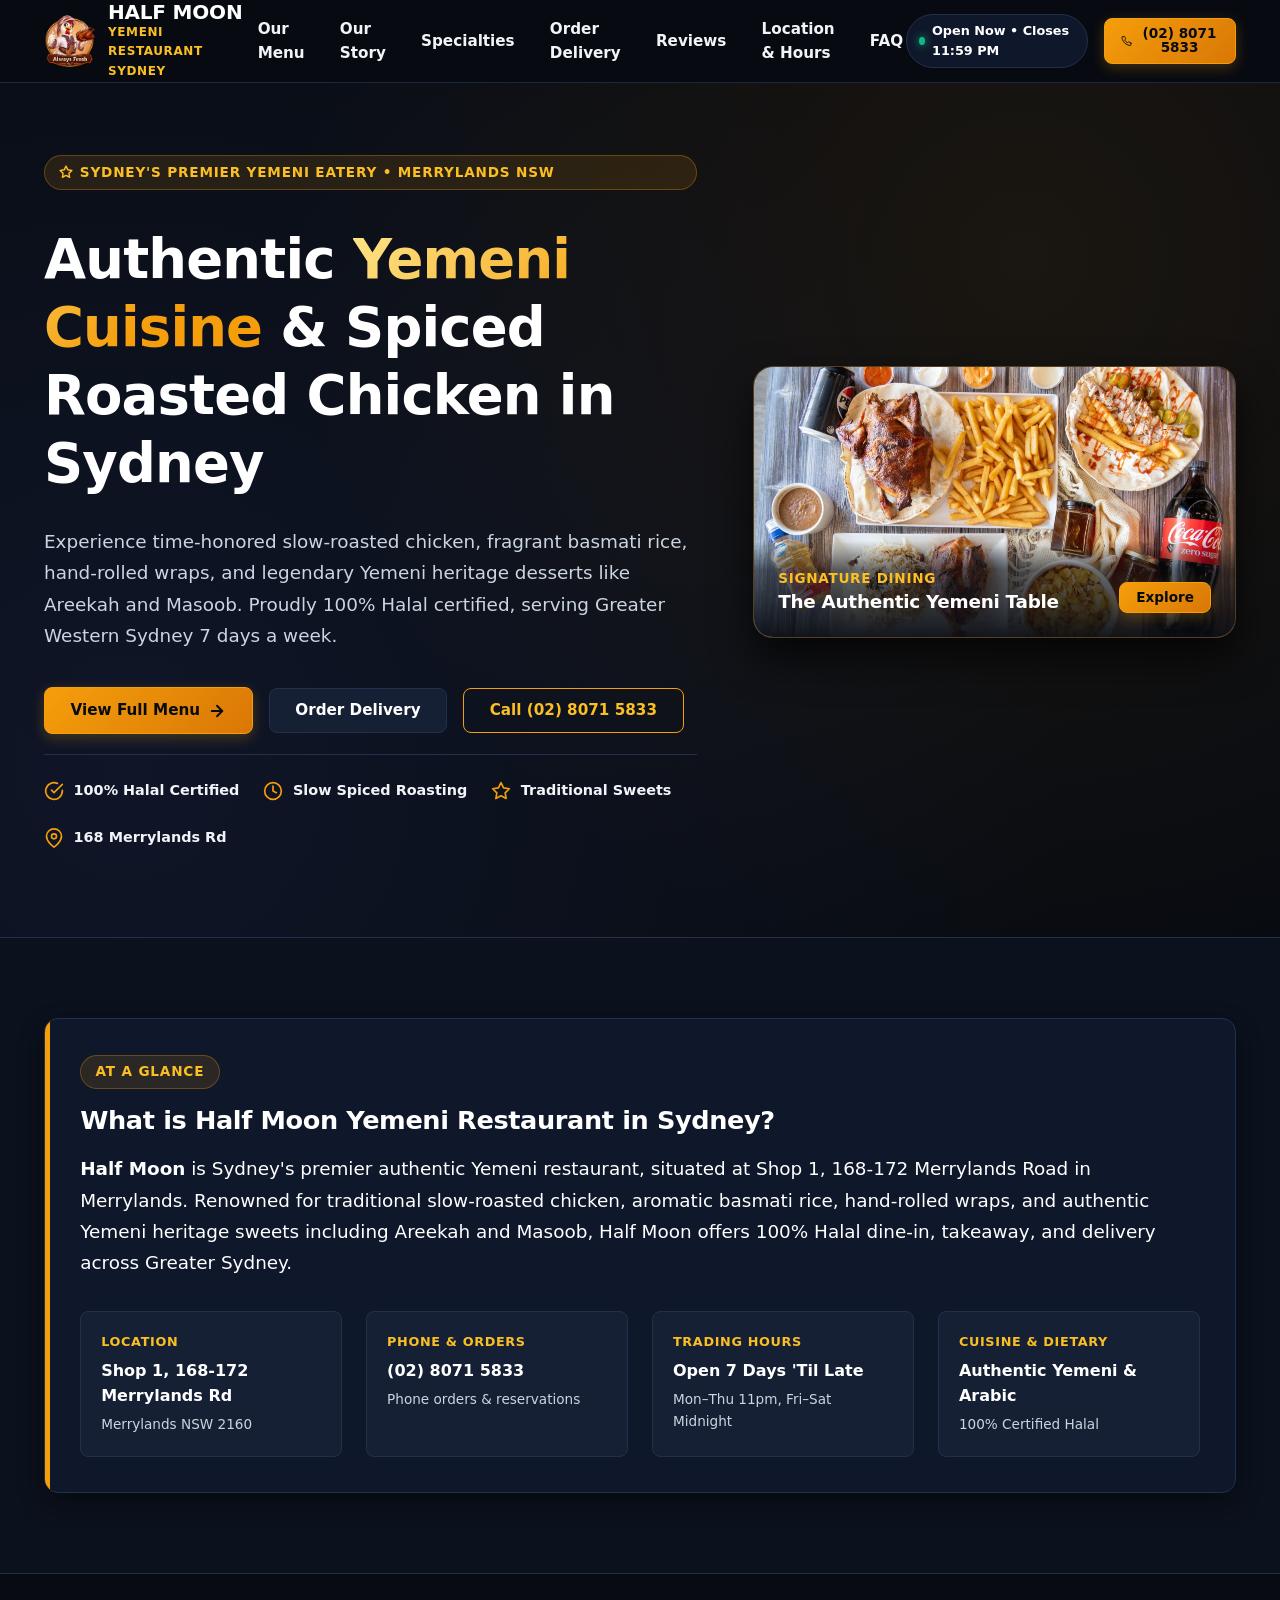
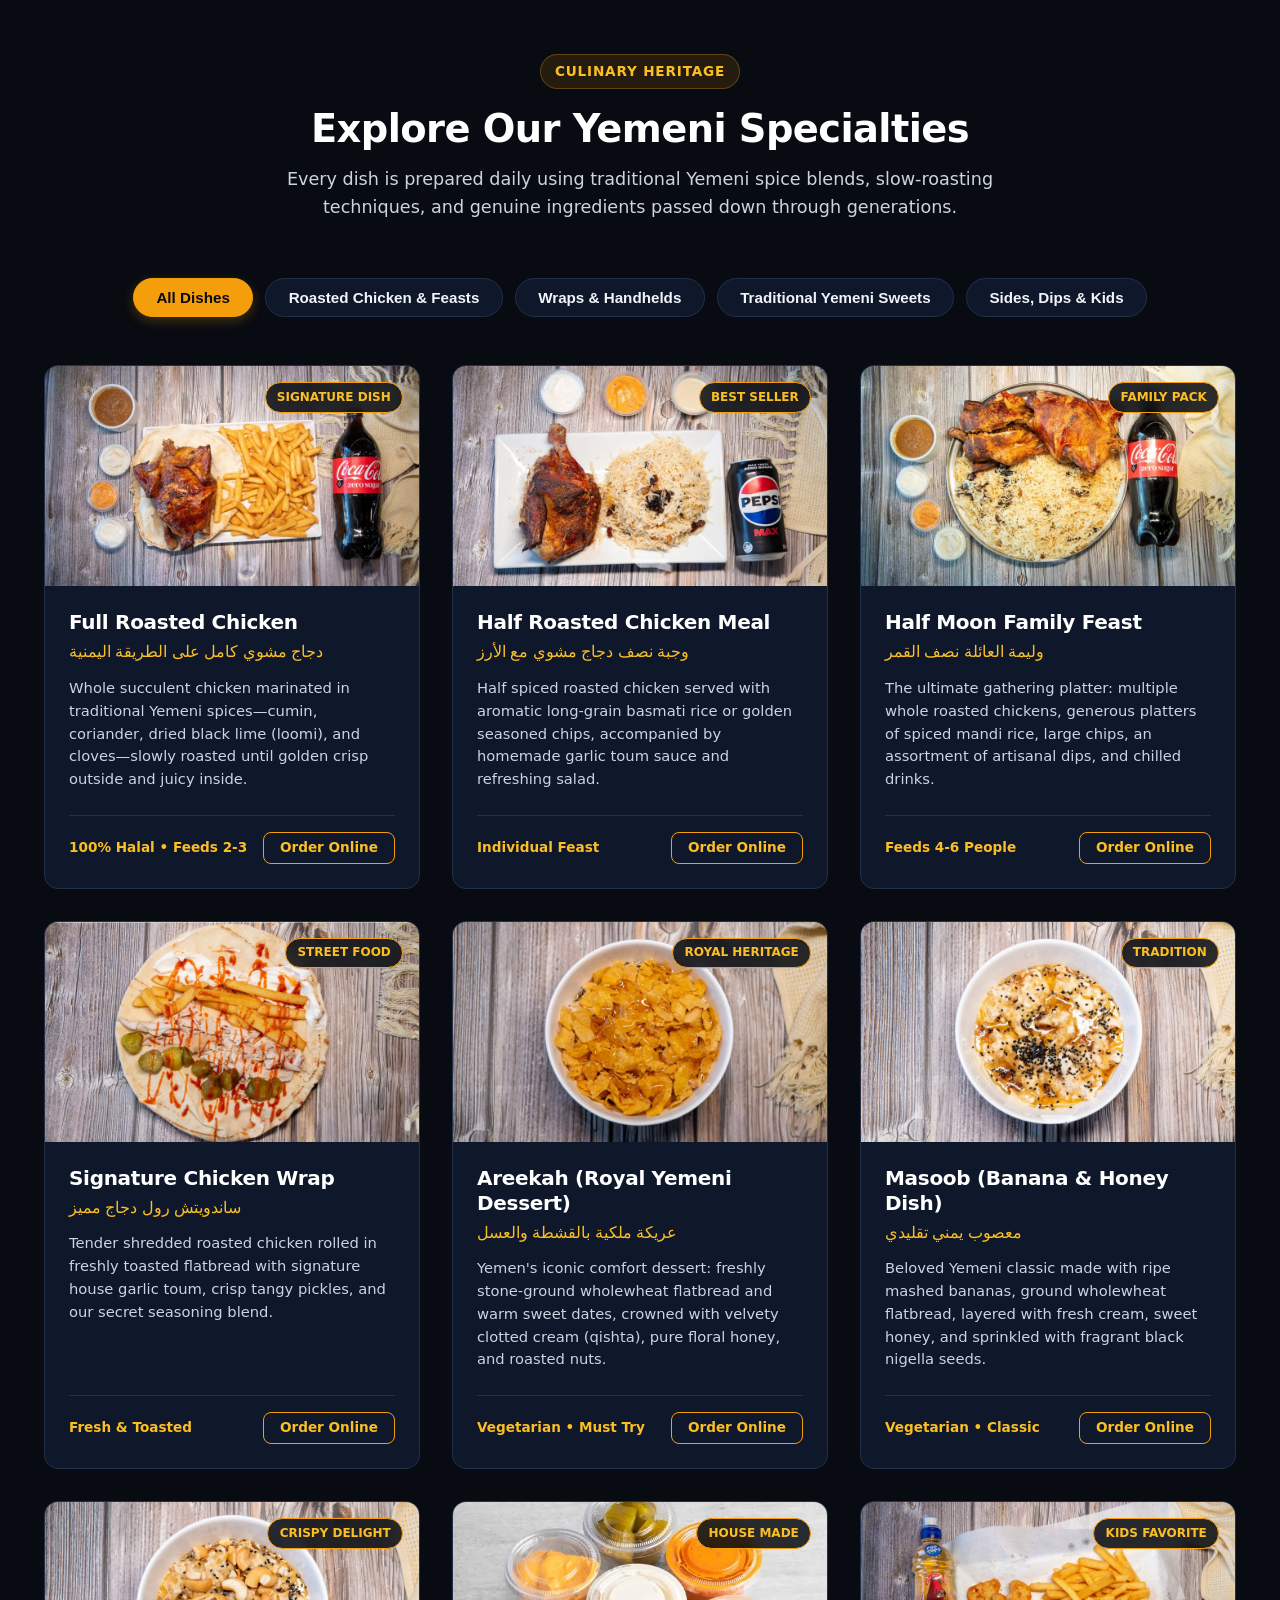
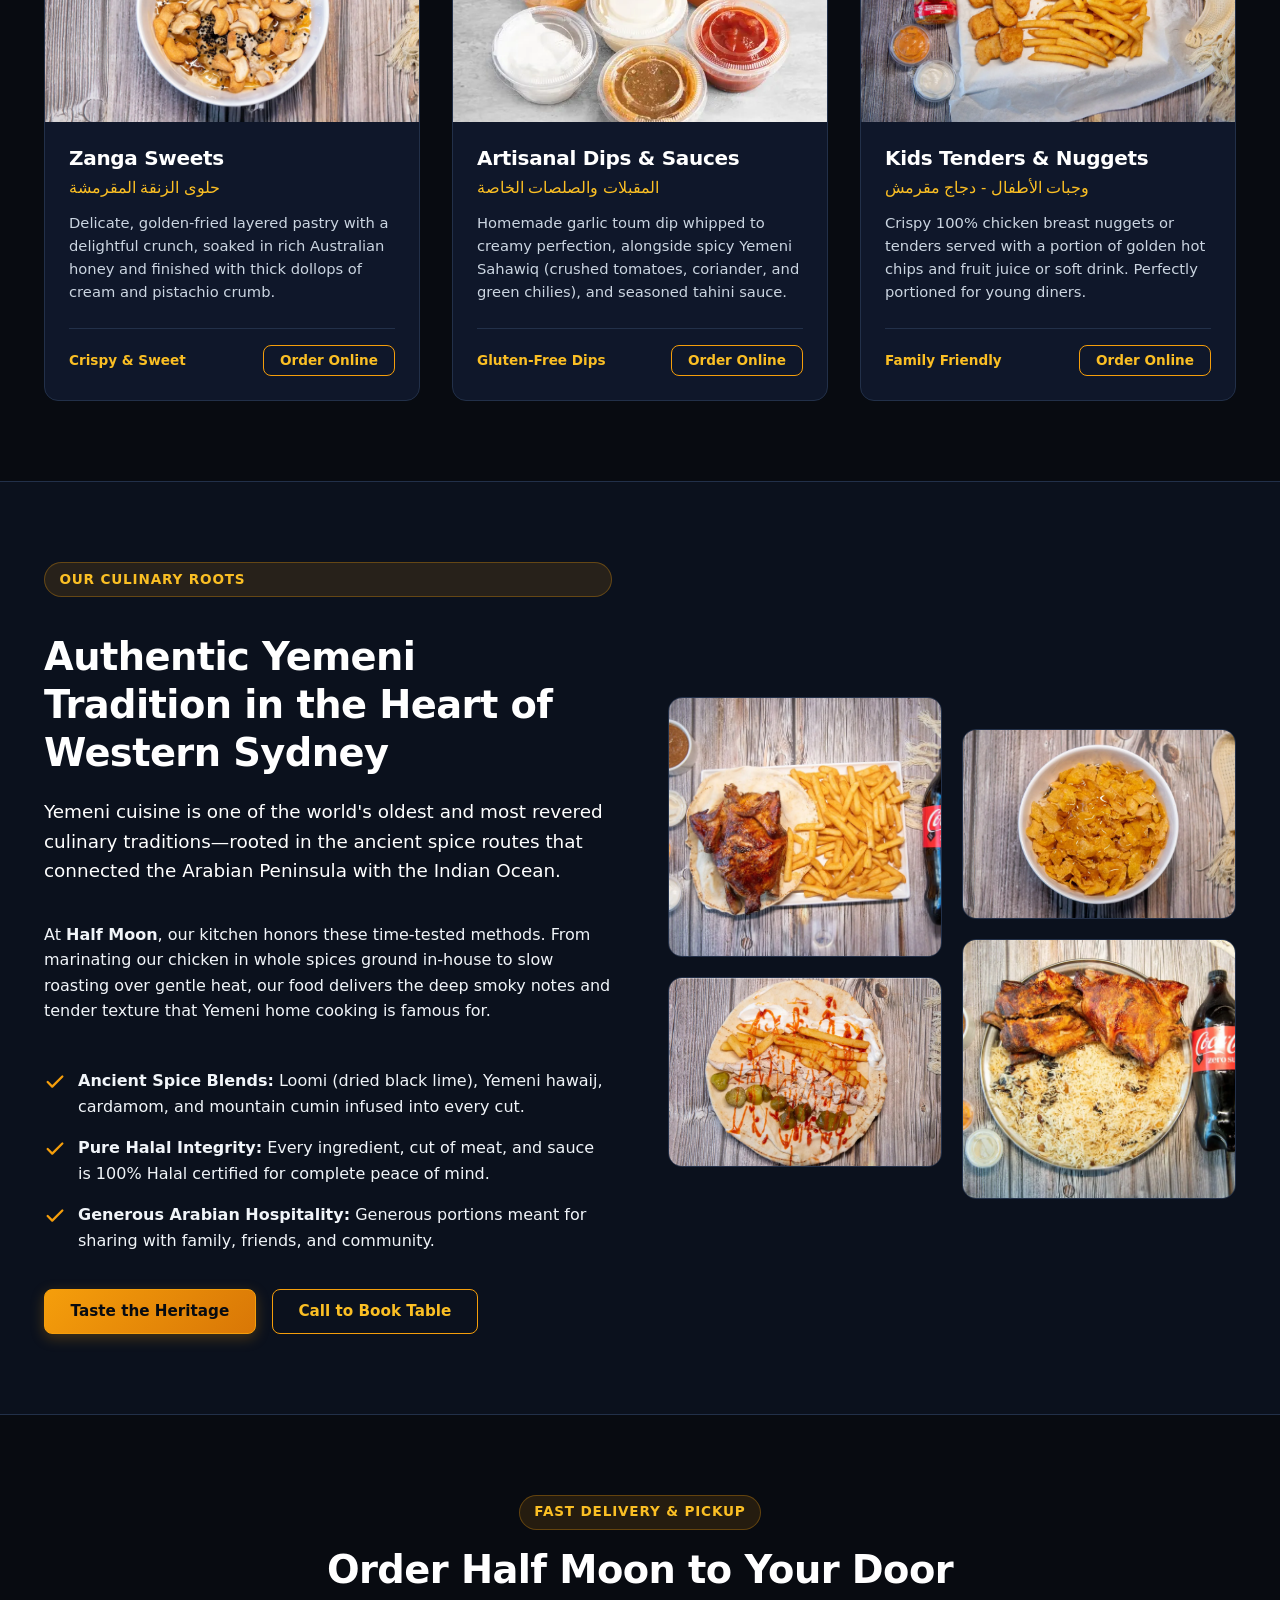
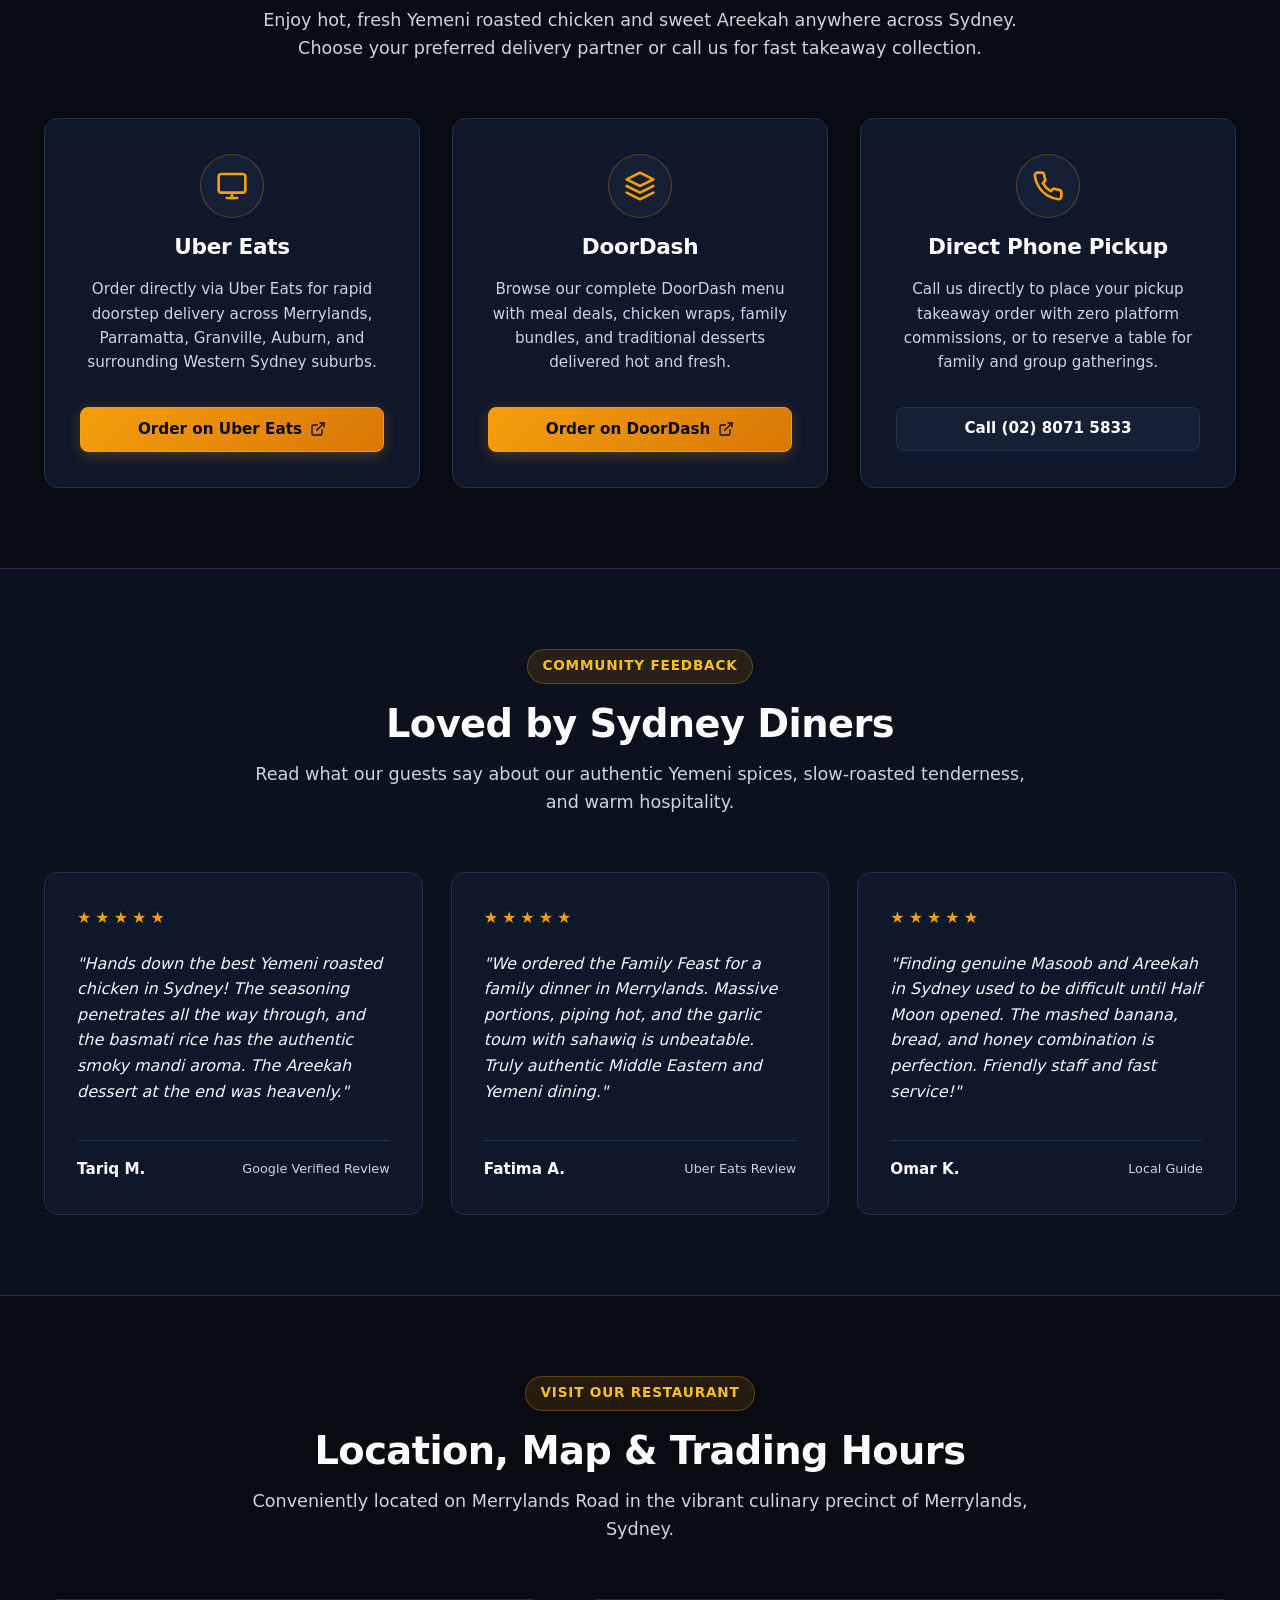
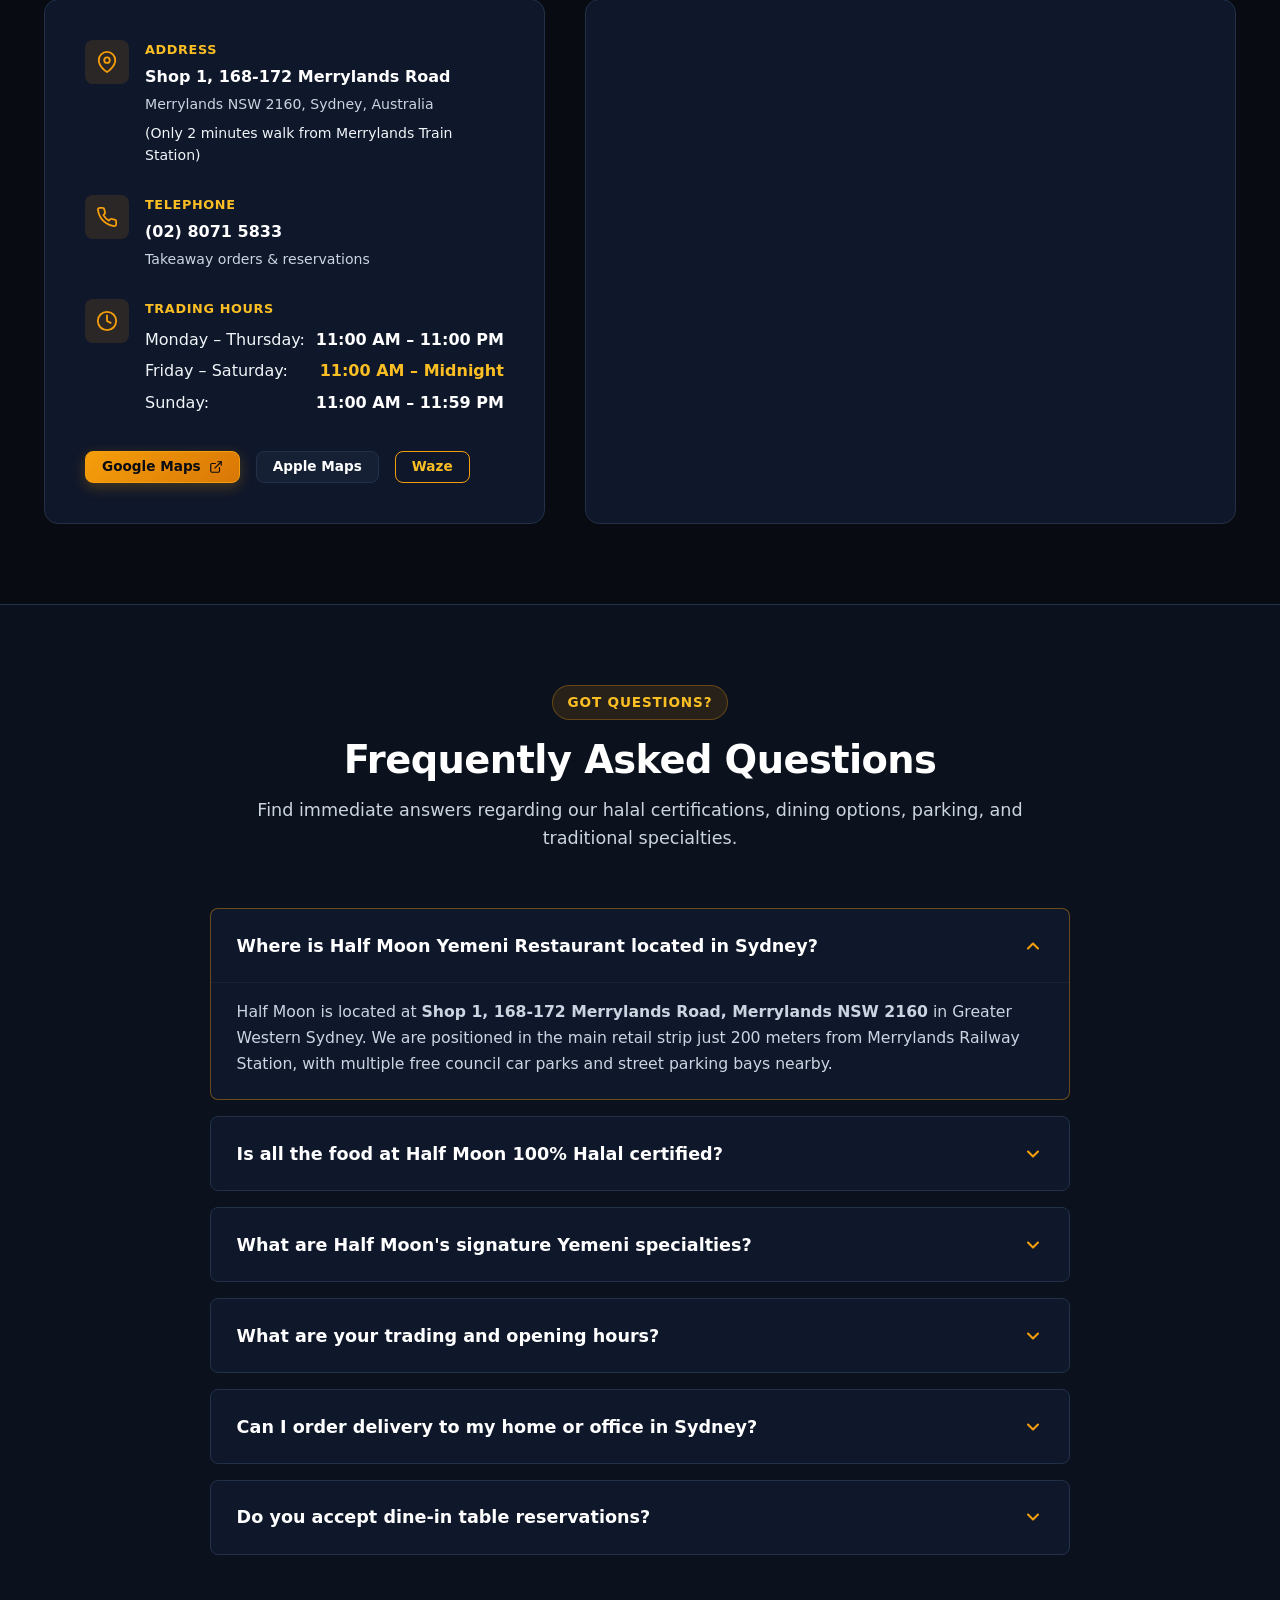
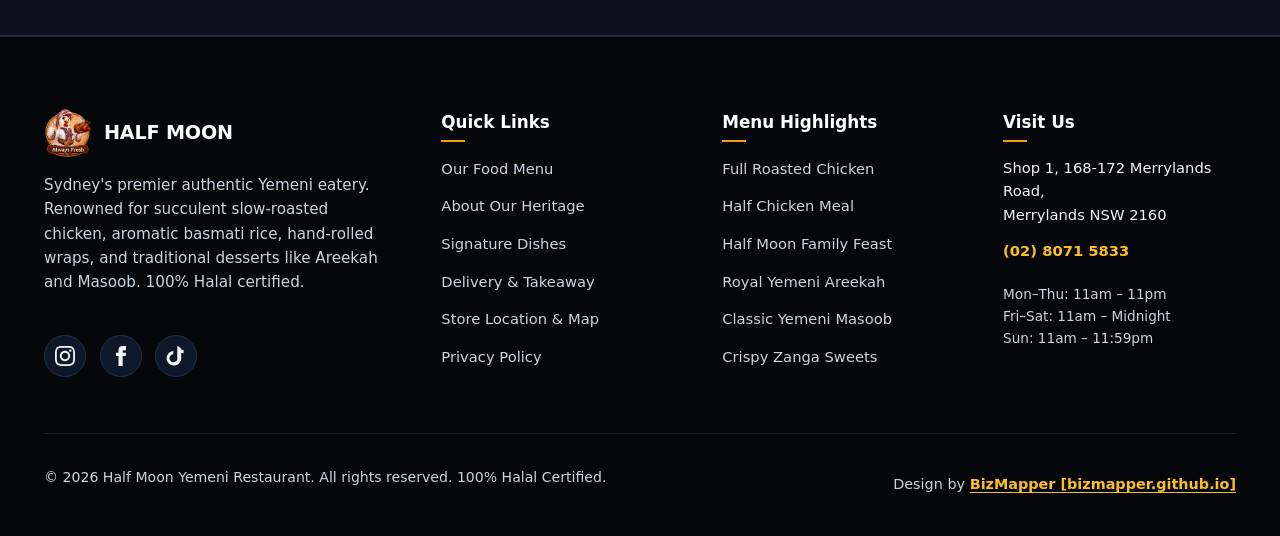
==== index.html @ 9d8b23ec "Feat: Create premium website for Half Moon Yemeni Restaurant Sydney" ====
<!DOCTYPE html>
<html lang="en-AU">
<head>
  <!-- ==========================================================================
       SECTION 1: DOCUMENT METADATA & CHARACTER SET
       ========================================================================== -->
  <meta charset="UTF-8" />
  <meta name="viewport" content="width=device-width, initial-scale=1.0" />
  <meta http-equiv="X-UA-Compatible" content="IE=edge" />
  
  <!-- Primary SEO Title (Keyword Rich & High Intent) -->
  <title>Half Moon Yemeni Restaurant Sydney | Authentic Halal Yemeni Dining Merrylands</title>
  
  <!-- Primary Meta Description (Exactly 160 Characters) -->
  <meta name="description" content="Authentic Yemeni restaurant in Merrylands, Sydney. Savor slow-roasted chicken, seasoned rice, fresh wraps &amp; traditional Areekah. 100% Halal. Order online today!" />
  
  <!-- Canonical URL (Prevents Duplicate Content Indexing) -->
  <link rel="canonical" href="https://half-moon-syd.github.io/" />
  
  <!-- Search Engine Crawling Directives -->
  <meta name="robots" content="index, follow, max-image-preview:large, max-snippet:-1, max-video-preview:-1" />
  <meta name="googlebot" content="index, follow" />
  <meta name="bingbot" content="index, follow" />
  
  <!-- Geographic & Local Search Meta Tags (Merrylands, Greater Western Sydney) -->
  <meta name="geo.region" content="AU-NSW" />
  <meta name="geo.placename" content="Merrylands, Sydney" />
  <meta name="geo.position" content="-33.8369066;150.9902345" />
  <meta name="ICBM" content="-33.8369066, 150.9902345" />
  
  <!-- ==========================================================================
       SECTION 2: OPEN GRAPH & SOCIAL MEDIA PROTOCOLS (OG & TWITTER)
       ========================================================================== -->
  <meta property="og:site_name" content="Half Moon Yemeni Restaurant" />
  <meta property="og:type" content="restaurant.restaurant" />
  <meta property="og:locale" content="en_AU" />
  <meta property="og:url" content="https://half-moon-syd.github.io/" />
  <meta property="og:title" content="Half Moon Yemeni Restaurant Sydney | Authentic Halal Yemeni Dining" />
  <meta property="og:description" content="Authentic Yemeni restaurant in Merrylands, Sydney. Savor slow-roasted chicken, seasoned rice, fresh wraps &amp; traditional Areekah. 100% Halal. Order online today!" />
  <meta property="og:image" content="https://half-moon-syd.github.io/DoorDashWebP/Header%20Cover%20Page.webp" />
  <meta property="og:image:width" content="1920" />
  <meta property="og:image:height" content="1080" />
  <meta property="og:image:alt" content="Half Moon Yemeni Restaurant signature feast featuring spiced roasted chicken, basmati rice, and traditional sides" />

  <!-- Twitter Card Tags -->
  <meta name="twitter:card" content="summary_large_image" />
  <meta name="twitter:url" content="https://half-moon-syd.github.io/" />
  <meta name="twitter:title" content="Half Moon Yemeni Restaurant Sydney | Authentic Halal Yemeni Dining" />
  <meta name="twitter:description" content="Authentic Yemeni restaurant in Merrylands, Sydney. Savor slow-roasted chicken, seasoned rice, fresh wraps &amp; traditional Areekah. 100% Halal. Order online today!" />
  <meta name="twitter:image" content="https://half-moon-syd.github.io/DoorDashWebP/Header%20Cover%20Page.webp" />

  <!-- ==========================================================================
       SECTION 3: FAVICONS & WEB APP MANIFEST
       ========================================================================== -->
  <link rel="icon" type="image/svg+xml" href="/favicon.svg" />
  <link rel="icon" type="image/x-icon" href="/favicon.ico" />
  <link rel="icon" type="image/png" sizes="32x32" href="/favicon-32x32.png" />
  <link rel="icon" type="image/png" sizes="16x16" href="/favicon-16x16.png" />
  <link rel="apple-touch-icon" sizes="180x180" href="/apple-touch-icon.png" />
  <link rel="manifest" href="/site.webmanifest" />
  <meta name="theme-color" content="#080B11" />
  <meta name="msapplication-TileColor" content="#080B11" />

  <!-- ==========================================================================
       SECTION 4: PRELOADS & PRIMARY STYLESHEET
       ========================================================================== -->
  <!-- Preload LCP Hero Image for 100 Lighthouse Performance -->
  <link rel="preload" as="image" href="/DoorDashWebP/Header%20Cover%20Page.webp" type="image/webp" fetchpriority="high" />
  <!-- Main Stylesheet -->
  <link rel="stylesheet" href="/assets/css/styles.css" />

  <!-- ==========================================================================
       SECTION 5: RICH STRUCTURED DATA (JSON-LD / SCHEMA.ORG VALIDATOR)
       ========================================================================== -->
  <script type="application/ld+json">
  {
    "@context": "https://schema.org",
    "@graph": [
      {
        "@type": ["Restaurant", "FoodEstablishment", "LocalBusiness"],
        "@id": "https://half-moon-syd.github.io/#restaurant",
        "name": "Half Moon Yemeni Restaurant",
        "alternateName": [
          "Half Moon",
          "Half Moon Merrylands",
          "Half Moon Yemeni Restaurant Sydney"
        ],
        "description": "Authentic Yemeni restaurant in Merrylands, Sydney. Savor slow-roasted chicken, seasoned rice, fresh wraps & traditional Areekah. 100% Halal. Order online today!",
        "url": "https://half-moon-syd.github.io/",
        "logo": "https://half-moon-syd.github.io/Logo/Half%20Moon%20Logo%20NBG.png",
        "image": [
          "https://half-moon-syd.github.io/DoorDashWebP/Header%20Cover%20Page.webp",
          "https://half-moon-syd.github.io/DoorDashWebP/Full%20Roasted%20Chicken.webp",
          "https://half-moon-syd.github.io/DoorDashWebP/Areekah.webp",
          "https://half-moon-syd.github.io/DoorDashWebP/Masoob.webp"
        ],
        "telephone": "+61-2-8071-5833",
        "priceRange": "$$",
        "servesCuisine": [
          "Yemeni",
          "Middle Eastern",
          "Arabic",
          "Halal Charcoal Chicken",
          "Slow Roasted Chicken",
          "Mandi Rice"
        ],
        "address": {
          "@type": "PostalAddress",
          "streetAddress": "Shop 1, 168-172 Merrylands Road",
          "addressLocality": "Merrylands",
          "addressRegion": "NSW",
          "postalCode": "2160",
          "addressCountry": "AU"
        },
        "geo": {
          "@type": "GeoCoordinates",
          "latitude": -33.8369066,
          "longitude": 150.9902345
        },
        "hasMap": "https://www.google.com.au/maps/place/Half+Moon/@-33.8369066,150.9902345,17z/data=!3m1!4b1!4m6!3m5!1s0x6b12bde5000c52fd:0xa37bdcb6dfa96678!8m2!3d-33.8369066!4d150.9902345!16s%2Fg%2F11z5cls7_1",
        "openingHoursSpecification": [
          {
            "@type": "OpeningHoursSpecification",
            "dayOfWeek": ["Monday", "Tuesday", "Wednesday", "Thursday"],
            "opens": "11:00",
            "closes": "23:00"
          },
          {
            "@type": "OpeningHoursSpecification",
            "dayOfWeek": ["Friday", "Saturday"],
            "opens": "11:00",
            "closes": "23:59"
          },
          {
            "@type": "OpeningHoursSpecification",
            "dayOfWeek": ["Sunday"],
            "opens": "11:00",
            "closes": "23:59"
          }
        ],
        "sameAs": [
          "https://www.instagram.com/halfmoon.aus/",
          "https://www.facebook.com/Halfmoonau/",
          "https://www.tiktok.com/@halfmoon.aus/"
        ],
        "acceptsReservations": "True",
        "menu": "https://half-moon-syd.github.io/#menu",
        "aggregateRating": {
          "@type": "AggregateRating",
          "ratingValue": "4.9",
          "reviewCount": "146",
          "bestRating": "5",
          "worstRating": "1"
        },
        "hasMenu": {
          "@type": "Menu",
          "name": "Half Moon Yemeni Specialties Menu",
          "hasMenuSection": [
            {
              "@type": "MenuSection",
              "name": "Roasted Chicken & Feasts",
              "hasMenuItem": [
                {
                  "@type": "MenuItem",
                  "name": "Full Roasted Chicken",
                  "description": "Tender whole roasted chicken seasoned in aromatic Yemeni spices, served with fresh garlic toum, pickles, and spiced rice.",
                  "offers": {
                    "@type": "Offer",
                    "priceCurrency": "AUD"
                  }
                },
                {
                  "@type": "MenuItem",
                  "name": "Half Roasted Chicken Meal",
                  "description": "Half slow-roasted spiced chicken paired with fragrant basmati rice or golden chips and traditional dips.",
                  "offers": {
                    "@type": "Offer",
                    "priceCurrency": "AUD"
                  }
                },
                {
                  "@type": "MenuItem",
                  "name": "Family Feast",
                  "description": "Grand sharing banquet featuring multiple roasted chickens, generous mounds of aromatic rice, chips, dips, and drinks.",
                  "offers": {
                    "@type": "Offer",
                    "priceCurrency": "AUD"
                  }
                }
              ]
            },
            {
              "@type": "MenuSection",
              "name": "Traditional Yemeni Sweets",
              "hasMenuItem": [
                {
                  "@type": "MenuItem",
                  "name": "Areekah (Royal Yemeni Dessert)",
                  "description": "Authentic warm dessert crafted with crushed date flatbread, clotted qishta cream, pure honey, and crunchy nuts.",
                  "offers": {
                    "@type": "Offer",
                    "priceCurrency": "AUD"
                  }
                },
                {
                  "@type": "MenuItem",
                  "name": "Masoob (Banana & Honey Dish)",
                  "description": "Traditional Yemeni comfort specialty made from ripe mashed bananas, ground wholewheat bread, sweet honey, and cream.",
                  "offers": {
                    "@type": "Offer",
                    "priceCurrency": "AUD"
                  }
                },
                {
                  "@type": "MenuItem",
                  "name": "Zanga Sweets",
                  "description": "Crispy golden layered pastry drizzled with pure Australian floral honey and rich cream.",
                  "offers": {
                    "@type": "Offer",
                    "priceCurrency": "AUD"
                  }
                }
              ]
            }
          ]
        }
      },
      {
        "@type": "WebSite",
        "@id": "https://half-moon-syd.github.io/#website",
        "url": "https://half-moon-syd.github.io/",
        "name": "Half Moon Yemeni Restaurant Sydney",
        "description": "Official website of Half Moon Yemeni Restaurant in Merrylands, Sydney. Halal roasted chicken, spiced rice & Yemeni desserts.",
        "publisher": {
          "@id": "https://half-moon-syd.github.io/#restaurant"
        }
      },
      {
        "@type": "BreadcrumbList",
        "@id": "https://half-moon-syd.github.io/#breadcrumbs",
        "itemListElement": [
          {
            "@type": "ListItem",
            "position": 1,
            "name": "Home",
            "item": "https://half-moon-syd.github.io/"
          }
        ]
      },
      {
        "@type": "FAQPage",
        "@id": "https://half-moon-syd.github.io/#faq",
        "mainEntity": [
          {
            "@type": "Question",
            "name": "Where is Half Moon Yemeni Restaurant located in Sydney?",
            "acceptedAnswer": {
              "@type": "Answer",
              "text": "Half Moon is located at Shop 1, 168-172 Merrylands Road, Merrylands NSW 2160, in Greater Western Sydney. We are situated just a short 2-minute walk from Merrylands Railway Station, with convenient on-street and council parking nearby."
            }
          },
          {
            "@type": "Question",
            "name": "Is all food served at Half Moon 100% Halal certified?",
            "acceptedAnswer": {
              "@type": "Answer",
              "text": "Yes, absolutely. 100% of our meats, ingredients, marinades, and preparations adhere strictly to authentic Islamic Halal dietary requirements."
            }
          },
          {
            "@type": "Question",
            "name": "What are Half Moon's signature Yemeni dishes?",
            "acceptedAnswer": {
              "@type": "Answer",
              "text": "Our most popular signature specialties include our Slow-Roasted Spiced Chicken (Full & Half), Fragrant Basmati Mandi Rice, Handmade Chicken Wraps, Family Feast Platters, and world-renowned traditional Yemeni desserts: Areekah, Masoob, and Zanga."
            }
          },
          {
            "@type": "Question",
            "name": "What are your trading and opening hours?",
            "acceptedAnswer": {
              "@type": "Answer",
              "text": "Half Moon is open 7 days a week: Monday to Thursday from 11:00 AM to 11:00 PM; Friday and Saturday from 11:00 AM to 12:00 AM (Midnight); and Sunday from 11:00 AM to 11:59 PM."
            }
          },
          {
            "@type": "Question",
            "name": "Can I order Half Moon for takeaway or home delivery in Sydney?",
            "acceptedAnswer": {
              "@type": "Answer",
              "text": "Yes! You can order online directly for fast delivery across Sydney via Uber Eats and DoorDash, or call our team directly on (02) 8071 5833 for prompt phone pickup and takeaway."
            }
          },
          {
            "@type": "Question",
            "name": "What are Areekah and Masoob?",
            "acceptedAnswer": {
              "@type": "Answer",
              "text": "Areekah and Masoob are two of Yemen's most famous heritage dishes. Areekah is a rich, warm sweet dish prepared with crushed dates, stone-ground flatbread, pure honey, and clotted cream. Masoob is prepared with sweet ripe mashed bananas, ground wholewheat bread, honey, and cream."
            }
          }
        ]
      }
    ]
  }
  </script>
</head>
<body>

  <!-- ==========================================================================
       SECTION 6: ACCESSIBILITY SKIP TO MAIN CONTENT LINK
       ========================================================================== -->
  <a href="#main-content" class="skip-to-content">Skip to main content</a>

  <!-- ==========================================================================
       SECTION 7: STICKY HEADER & ACCESSIBLE NAVIGATION BAR
       ========================================================================== -->
  <header class="site-header" role="banner">
    <div class="container nav-wrapper">
      <!-- Brand Logo & Identity -->
      <a href="/" class="brand-link" aria-label="Half Moon Yemeni Restaurant Homepage">
        <img src="/Logo/Half%20Moon%20Logo%20NBG.png" 
             alt="Half Moon Yemeni Restaurant Logo" 
             class="brand-logo" 
             width="52" 
             height="52" />
        <div class="brand-info">
          <span class="brand-title">HALF MOON</span>
          <span class="brand-tagline">Yemeni Restaurant Sydney</span>
        </div>
      </a>

      <!-- Desktop Navigation Menu -->
      <nav class="nav-desktop" aria-label="Main Navigation">
        <a href="#menu" class="nav-link">Our Menu</a>
        <a href="#about" class="nav-link">Our Story</a>
        <a href="#specialties" class="nav-link">Specialties</a>
        <a href="#order" class="nav-link">Order Delivery</a>
        <a href="#reviews" class="nav-link">Reviews</a>
        <a href="#location" class="nav-link">Location &amp; Hours</a>
        <a href="#faq" class="nav-link">FAQ</a>
      </nav>

      <!-- Header Action Elements (Live Indicator & CTAs) -->
      <div class="nav-actions">
        <!-- Live Open / Closed Timezone Status Badge -->
        <div id="live-status-pill" class="status-indicator" aria-live="polite">
          <span class="status-dot" aria-hidden="true"></span>
          <span>Checking hours...</span>
        </div>

        <!-- Phone Call Quick Action -->
        <a href="tel:0280715833" class="btn btn-primary btn-sm" aria-label="Call Half Moon Restaurant at (02) 8071 5833">
          <svg width="16" height="16" viewBox="0 0 24 24" fill="none" stroke="currentColor" stroke-width="2" stroke-linecap="round" stroke-linejoin="round" aria-hidden="true">
            <path d="M22 16.92v3a2 2 0 0 1-2.18 2 19.79 19.79 0 0 1-8.63-3.07 19.5 19.5 0 0 1-6-6 19.79 19.79 0 0 1-3.07-8.67A2 2 0 0 1 4.11 2h3a2 2 0 0 1 2 1.72 12.84 12.84 0 0 0 .7 2.81 2 2 0 0 1-.45 2.11L8.09 9.91a16 16 0 0 0 6 6l1.27-1.27a2 2 0 0 1 2.11-.45 12.84 12.84 0 0 0 2.81.7A2 2 0 0 1 22 16.92z"></path>
          </svg>
          <span>(02) 8071 5833</span>
        </a>

        <!-- Mobile Menu Toggle Button -->
        <button type="button" 
                class="mobile-nav-toggle" 
                aria-label="Toggle mobile menu navigation" 
                aria-expanded="false" 
                aria-controls="mobile-drawer-menu">
          <svg viewBox="0 0 24 24" fill="none" stroke="currentColor" stroke-width="2" stroke-linecap="round" stroke-linejoin="round" aria-hidden="true">
            <line x1="3" y1="12" x2="21" y2="12"></line>
            <line x1="3" y1="6" x2="21" y2="6"></line>
            <line x1="3" y1="18" x2="21" y2="18"></line>
          </svg>
        </button>
      </div>
    </div>

    <!-- Mobile Drawer Navigation -->
    <div id="mobile-drawer-menu" class="mobile-drawer" aria-label="Mobile Navigation Drawer">
      <ul class="mobile-nav-links">
        <li><a href="#menu" class="mobile-nav-link">Our Menu</a></li>
        <li><a href="#about" class="mobile-nav-link">Our Story &amp; Heritage</a></li>
        <li><a href="#specialties" class="mobile-nav-link">Signature Dishes</a></li>
        <li><a href="#order" class="mobile-nav-link">Order Delivery (Uber Eats / DoorDash)</a></li>
        <li><a href="#reviews" class="mobile-nav-link">Customer Reviews</a></li>
        <li><a href="#location" class="mobile-nav-link">Location, Map &amp; Trading Hours</a></li>
        <li><a href="#faq" class="mobile-nav-link">Frequently Asked Questions</a></li>
        <li><a href="/privacy-policy.html" class="mobile-nav-link">Privacy Policy</a></li>
      </ul>
      <div class="btn-group" style="flex-direction: column; width: 100%; margin-top: 1rem;">
        <a href="tel:0280715833" class="btn btn-primary" style="width: 100%;">Call (02) 8071 5833</a>
        <a href="#order" class="btn btn-outline" style="width: 100%;">Order Online</a>
      </div>
    </div>
  </header>

  <!-- ==========================================================================
       SECTION 8: MAIN CONTENT AREA
       ========================================================================== -->
  <main id="main-content">

    <!-- ==========================================================================
         HERO SECTION: High-Impact Visual & Key Conversion Actions
         ========================================================================== -->
    <section class="hero-section" aria-labelledby="hero-heading">
      <div class="container hero-grid">
        <!-- Hero Text & Value Proposition -->
        <div class="hero-content">
          <div class="badge-tag">
            <svg width="14" height="14" viewBox="0 0 24 24" fill="none" stroke="currentColor" stroke-width="2.5" stroke-linecap="round" stroke-linejoin="round" aria-hidden="true">
              <polygon points="12 2 15.09 8.26 22 9.27 17 14.14 18.18 21.02 12 17.77 5.82 21.02 7 14.14 2 9.27 8.91 8.26 12 2"></polygon>
            </svg>
            <span>Sydney's Premier Yemeni Eatery • Merrylands NSW</span>
          </div>

          <h1 id="hero-heading" class="hero-title">
            Authentic <span class="highlight">Yemeni Cuisine</span> &amp; Spiced Roasted Chicken in Sydney
          </h1>

          <p class="hero-description">
            Experience time-honored slow-roasted chicken, fragrant basmati rice, hand-rolled wraps, and legendary Yemeni heritage desserts like Areekah and Masoob. Proudly 100% Halal certified, serving Greater Western Sydney 7 days a week.
          </p>

          <!-- Call to Action Buttons -->
          <div class="btn-group">
            <a href="#menu" class="btn btn-primary">
              <span>View Full Menu</span>
              <svg width="18" height="18" viewBox="0 0 24 24" fill="none" stroke="currentColor" stroke-width="2.5" stroke-linecap="round" stroke-linejoin="round" aria-hidden="true">
                <line x1="5" y1="12" x2="19" y2="12"></line>
                <polyline points="12 5 19 12 12 19"></polyline>
              </svg>
            </a>
            <a href="#order" class="btn btn-secondary">
              <span>Order Delivery</span>
            </a>
            <a href="tel:0280715833" class="btn btn-outline">
              <span>Call (02) 8071 5833</span>
            </a>
          </div>

          <!-- Trust Badges & Highlights -->
          <div class="hero-badges-row">
            <div class="hero-feature-item">
              <svg viewBox="0 0 24 24" fill="none" stroke-width="2" stroke-linecap="round" stroke-linejoin="round" aria-hidden="true">
                <path d="M22 11.08V12a10 10 0 1 1-5.93-9.14"></path>
                <polyline points="22 4 12 14.01 9 11.01"></polyline>
              </svg>
              <span>100% Halal Certified</span>
            </div>
            <div class="hero-feature-item">
              <svg viewBox="0 0 24 24" fill="none" stroke-width="2" stroke-linecap="round" stroke-linejoin="round" aria-hidden="true">
                <circle cx="12" cy="12" r="10"></circle>
                <polyline points="12 6 12 12 16 14"></polyline>
              </svg>
              <span>Slow Spiced Roasting</span>
            </div>
            <div class="hero-feature-item">
              <svg viewBox="0 0 24 24" fill="none" stroke-width="2" stroke-linecap="round" stroke-linejoin="round" aria-hidden="true">
                <polygon points="12 2 15.09 8.26 22 9.27 17 14.14 18.18 21.02 12 17.77 5.82 21.02 7 14.14 2 9.27 8.91 8.26 12 2"></polygon>
              </svg>
              <span>Traditional Sweets</span>
            </div>
            <div class="hero-feature-item">
              <svg viewBox="0 0 24 24" fill="none" stroke-width="2" stroke-linecap="round" stroke-linejoin="round" aria-hidden="true">
                <path d="M21 10c0 7-9 13-9 13s-9-6-9-13a9 9 0 0 1 18 0z"></path>
                <circle cx="12" cy="10" r="3"></circle>
              </svg>
              <span>168 Merrylands Rd</span>
            </div>
          </div>
        </div>

        <!-- Hero Visual Media Card (LCP Optimized) -->
        <div class="hero-media-card">
          <img src="/DoorDashWebP/Header%20Cover%20Page.webp" 
               alt="Half Moon Yemeni Restaurant signature feast with roasted chicken, spiced rice, fresh wraps, and handmade sauces" 
               width="1920" 
               height="1080" 
               fetchpriority="high" />
          <div class="hero-media-overlay">
            <div>
              <span class="hero-overlay-tag">Signature Dining</span>
              <h2 class="hero-overlay-title">The Authentic Yemeni Table</h2>
            </div>
            <a href="#menu" class="btn btn-primary btn-sm">Explore</a>
          </div>
        </div>
      </div>
    </section>

    <!-- ==========================================================================
         AEO / SXO DIRECT ANSWER BLOCK (Google Featured Snippet & AI Summary)
         ========================================================================== -->
    <section class="section section-surface" aria-labelledby="aeo-heading">
      <div class="container">
        <div class="aeo-card">
          <div class="badge-tag">At A Glance</div>
          <h2 id="aeo-heading" style="font-size: 1.6rem; margin-bottom: 1rem;">
            What is Half Moon Yemeni Restaurant in Sydney?
          </h2>
          <!-- 48-word direct answer paragraph engineered for AI Overviews & Featured Snippets -->
          <p class="aeo-direct-answer">
            <strong>Half Moon</strong> is Sydney's premier authentic Yemeni restaurant, situated at Shop 1, 168-172 Merrylands Road in Merrylands. Renowned for traditional slow-roasted chicken, aromatic basmati rice, hand-rolled wraps, and authentic Yemeni heritage sweets including Areekah and Masoob, Half Moon offers 100% Halal dine-in, takeaway, and delivery across Greater Sydney.
          </p>

          <!-- Key Fast Facts Grid -->
          <div class="fast-facts-grid">
            <div class="fact-card">
              <span class="fact-label">Location</span>
              <span class="fact-value">Shop 1, 168-172 Merrylands Rd</span>
              <span class="fact-subtext">Merrylands NSW 2160</span>
            </div>
            <div class="fact-card">
              <span class="fact-label">Phone &amp; Orders</span>
              <span class="fact-value">(02) 8071 5833</span>
              <span class="fact-subtext">Phone orders &amp; reservations</span>
            </div>
            <div class="fact-card">
              <span class="fact-label">Trading Hours</span>
              <span class="fact-value">Open 7 Days 'Til Late</span>
              <span class="fact-subtext">Mon–Thu 11pm, Fri–Sat Midnight</span>
            </div>
            <div class="fact-card">
              <span class="fact-label">Cuisine &amp; Dietary</span>
              <span class="fact-value">Authentic Yemeni &amp; Arabic</span>
              <span class="fact-subtext">100% Certified Halal</span>
            </div>
          </div>
        </div>
      </div>
    </section>

    <!-- ==========================================================================
         MENU SECTION: Interactive Tabs & Visual Dish Cards
         ========================================================================== -->
    <section id="menu" class="section section-dark" aria-labelledby="menu-heading">
      <div class="container">
        <!-- Section Header -->
        <header class="section-header">
          <div class="badge-tag">Culinary Heritage</div>
          <h2 id="menu-heading">Explore Our Yemeni Specialties</h2>
          <p class="section-subtitle">
            Every dish is prepared daily using traditional Yemeni spice blends, slow-roasting techniques, and genuine ingredients passed down through generations.
          </p>
        </header>

        <!-- Category Tabs -->
        <div class="menu-nav-tabs" role="tablist" aria-label="Menu categories">
          <button type="button" class="menu-tab-btn active" data-filter="all" role="tab" aria-selected="true">
            All Dishes
          </button>
          <button type="button" class="menu-tab-btn" data-filter="chicken" role="tab" aria-selected="false">
            Roasted Chicken &amp; Feasts
          </button>
          <button type="button" class="menu-tab-btn" data-filter="wraps" role="tab" aria-selected="false">
            Wraps &amp; Handhelds
          </button>
          <button type="button" class="menu-tab-btn" data-filter="sweets" role="tab" aria-selected="false">
            Traditional Yemeni Sweets
          </button>
          <button type="button" class="menu-tab-btn" data-filter="sides" role="tab" aria-selected="false">
            Sides, Dips &amp; Kids
          </button>
        </div>

        <!-- Dishes Grid -->
        <div class="menu-grid">
          
          <!-- Item 1: Full Roasted Chicken -->
          <article class="menu-card" data-category="chicken">
            <div class="menu-card-img-wrapper">
              <img src="/DoorDashWebP/Full%20Roasted%20Chicken.webp" 
                   alt="Full Roasted Yemeni Spiced Chicken at Half Moon Sydney" 
                   width="550" 
                   height="440" 
                   loading="lazy" />
              <span class="menu-card-badge">Signature Dish</span>
            </div>
            <div class="menu-card-body">
              <div class="menu-card-header">
                <h3 class="menu-card-title">Full Roasted Chicken</h3>
                <span class="menu-card-arabic">دجاج مشوي كامل على الطريقة اليمنية</span>
              </div>
              <p class="menu-card-desc">
                Whole succulent chicken marinated in traditional Yemeni spices—cumin, coriander, dried black lime (loomi), and cloves—slowly roasted until golden crisp outside and juicy inside.
              </p>
              <div class="menu-card-footer">
                <span class="menu-card-tag">100% Halal • Feeds 2-3</span>
                <a href="#order" class="btn btn-outline btn-sm">Order Online</a>
              </div>
            </div>
          </article>

          <!-- Item 2: Half Roasted Chicken Meal -->
          <article class="menu-card" data-category="chicken">
            <div class="menu-card-img-wrapper">
              <img src="/DoorDashWebP/Half%20Roasted%20Chicken.webp" 
                   alt="Half Roasted Chicken Meal with fragrant spiced rice" 
                   width="550" 
                   height="440" 
                   loading="lazy" />
              <span class="menu-card-badge">Best Seller</span>
            </div>
            <div class="menu-card-body">
              <div class="menu-card-header">
                <h3 class="menu-card-title">Half Roasted Chicken Meal</h3>
                <span class="menu-card-arabic">وجبة نصف دجاج مشوي مع الأرز</span>
              </div>
              <p class="menu-card-desc">
                Half spiced roasted chicken served with aromatic long-grain basmati rice or golden seasoned chips, accompanied by homemade garlic toum sauce and refreshing salad.
              </p>
              <div class="menu-card-footer">
                <span class="menu-card-tag">Individual Feast</span>
                <a href="#order" class="btn btn-outline btn-sm">Order Online</a>
              </div>
            </div>
          </article>

          <!-- Item 3: Family Feast -->
          <article class="menu-card" data-category="chicken">
            <div class="menu-card-img-wrapper">
              <img src="/DoorDashWebP/Family%20Feast'.webp" 
                   alt="Half Moon Family Feast platter with roasted chickens and spiced rice" 
                   width="550" 
                   height="440" 
                   loading="lazy" />
              <span class="menu-card-badge">Family Pack</span>
            </div>
            <div class="menu-card-body">
              <div class="menu-card-header">
                <h3 class="menu-card-title">Half Moon Family Feast</h3>
                <span class="menu-card-arabic">وليمة العائلة نصف القمر</span>
              </div>
              <p class="menu-card-desc">
                The ultimate gathering platter: multiple whole roasted chickens, generous platters of spiced mandi rice, large chips, an assortment of artisanal dips, and chilled drinks.
              </p>
              <div class="menu-card-footer">
                <span class="menu-card-tag">Feeds 4-6 People</span>
                <a href="#order" class="btn btn-outline btn-sm">Order Online</a>
              </div>
            </div>
          </article>

          <!-- Item 4: Chicken Wrap -->
          <article class="menu-card" data-category="wraps">
            <div class="menu-card-img-wrapper">
              <img src="/DoorDashWebP/Chicken%20Wrap.webp" 
                   alt="Authentic Yemeni seasoned Chicken Wrap" 
                   width="550" 
                   height="440" 
                   loading="lazy" />
              <span class="menu-card-badge">Street Food</span>
            </div>
            <div class="menu-card-body">
              <div class="menu-card-header">
                <h3 class="menu-card-title">Signature Chicken Wrap</h3>
                <span class="menu-card-arabic">ساندويتش رول دجاج مميز</span>
              </div>
              <p class="menu-card-desc">
                Tender shredded roasted chicken rolled in freshly toasted flatbread with signature house garlic toum, crisp tangy pickles, and our secret seasoning blend.
              </p>
              <div class="menu-card-footer">
                <span class="menu-card-tag">Fresh &amp; Toasted</span>
                <a href="#order" class="btn btn-outline btn-sm">Order Online</a>
              </div>
            </div>
          </article>

          <!-- Item 5: Areekah -->
          <article class="menu-card" data-category="sweets">
            <div class="menu-card-img-wrapper">
              <img src="/DoorDashWebP/Areekah.webp" 
                   alt="Traditional Yemeni Areekah Royal Sweet Dessert" 
                   width="550" 
                   height="440" 
                   loading="lazy" />
              <span class="menu-card-badge">Royal Heritage</span>
            </div>
            <div class="menu-card-body">
              <div class="menu-card-header">
                <h3 class="menu-card-title">Areekah (Royal Yemeni Dessert)</h3>
                <span class="menu-card-arabic">عريكة ملكية بالقشطة والعسل</span>
              </div>
              <p class="menu-card-desc">
                Yemen's iconic comfort dessert: freshly stone-ground wholewheat flatbread and warm sweet dates, crowned with velvety clotted cream (qishta), pure floral honey, and roasted nuts.
              </p>
              <div class="menu-card-footer">
                <span class="menu-card-tag">Vegetarian • Must Try</span>
                <a href="#order" class="btn btn-outline btn-sm">Order Online</a>
              </div>
            </div>
          </article>

          <!-- Item 6: Masoob -->
          <article class="menu-card" data-category="sweets">
            <div class="menu-card-img-wrapper">
              <img src="/DoorDashWebP/Masoob.webp" 
                   alt="Authentic Masoob Yemeni mashed banana and wholewheat sweet" 
                   width="550" 
                   height="440" 
                   loading="lazy" />
              <span class="menu-card-badge">Tradition</span>
            </div>
            <div class="menu-card-body">
              <div class="menu-card-header">
                <h3 class="menu-card-title">Masoob (Banana &amp; Honey Dish)</h3>
                <span class="menu-card-arabic">معصوب يمني تقليدي</span>
              </div>
              <p class="menu-card-desc">
                Beloved Yemeni classic made with ripe mashed bananas, ground wholewheat flatbread, layered with fresh cream, sweet honey, and sprinkled with fragrant black nigella seeds.
              </p>
              <div class="menu-card-footer">
                <span class="menu-card-tag">Vegetarian • Classic</span>
                <a href="#order" class="btn btn-outline btn-sm">Order Online</a>
              </div>
            </div>
          </article>

          <!-- Item 7: Zanga Sweets -->
          <article class="menu-card" data-category="sweets">
            <div class="menu-card-img-wrapper">
              <img src="/DoorDashWebP/Zanga.webp" 
                   alt="Crispy golden layered Zanga sweets with honey and cream" 
                   width="550" 
                   height="440" 
                   loading="lazy" />
              <span class="menu-card-badge">Crispy Delight</span>
            </div>
            <div class="menu-card-body">
              <div class="menu-card-header">
                <h3 class="menu-card-title">Zanga Sweets</h3>
                <span class="menu-card-arabic">حلوى الزنقة المقرمشة</span>
              </div>
              <p class="menu-card-desc">
                Delicate, golden-fried layered pastry with a delightful crunch, soaked in rich Australian honey and finished with thick dollops of cream and pistachio crumb.
              </p>
              <div class="menu-card-footer">
                <span class="menu-card-tag">Crispy &amp; Sweet</span>
                <a href="#order" class="btn btn-outline btn-sm">Order Online</a>
              </div>
            </div>
          </article>

          <!-- Item 8: Dips & Sauces -->
          <article class="menu-card" data-category="sides">
            <div class="menu-card-img-wrapper">
              <img src="/UberEatsWebP/HalfMoon_DipsAndSauces_550x440.webp" 
                   alt="Artisanal Middle Eastern and Yemeni dips including garlic toum and spicy sahawiq" 
                   width="550" 
                   height="440" 
                   loading="lazy" />
              <span class="menu-card-badge">House Made</span>
            </div>
            <div class="menu-card-body">
              <div class="menu-card-header">
                <h3 class="menu-card-title">Artisanal Dips &amp; Sauces</h3>
                <span class="menu-card-arabic">المقبلات والصلصات الخاصة</span>
              </div>
              <p class="menu-card-desc">
                Homemade garlic toum dip whipped to creamy perfection, alongside spicy Yemeni Sahawiq (crushed tomatoes, coriander, and green chilies), and seasoned tahini sauce.
              </p>
              <div class="menu-card-footer">
                <span class="menu-card-tag">Gluten-Free Dips</span>
                <a href="#order" class="btn btn-outline btn-sm">Order Online</a>
              </div>
            </div>
          </article>

          <!-- Item 9: Kids Meals -->
          <article class="menu-card" data-category="sides">
            <div class="menu-card-img-wrapper">
              <img src="/DoorDashWebP/Nuggets%20Meal.webp" 
                   alt="Kids tender chicken nuggets meal with chips" 
                   width="550" 
                   height="440" 
                   loading="lazy" />
              <span class="menu-card-badge">Kids Favorite</span>
            </div>
            <div class="menu-card-body">
              <div class="menu-card-header">
                <h3 class="menu-card-title">Kids Tenders &amp; Nuggets</h3>
                <span class="menu-card-arabic">وجبات الأطفال - دجاج مقرمش</span>
              </div>
              <p class="menu-card-desc">
                Crispy 100% chicken breast nuggets or tenders served with a portion of golden hot chips and fruit juice or soft drink. Perfectly portioned for young diners.
              </p>
              <div class="menu-card-footer">
                <span class="menu-card-tag">Family Friendly</span>
                <a href="#order" class="btn btn-outline btn-sm">Order Online</a>
              </div>
            </div>
          </article>

        </div>
      </div>
    </section>

    <!-- ==========================================================================
         HERITAGE & STORY SECTION (E-E-A-T & GEO AUTHORITATIVENESS SIGNALS)
         ========================================================================== -->
    <section id="about" class="section section-surface" aria-labelledby="story-heading">
      <div class="container story-grid">
        <!-- Story Content -->
        <div class="story-content">
          <div class="badge-tag">Our Culinary Roots</div>
          <h2 id="story-heading">
            Authentic Yemeni Tradition in the Heart of Western Sydney
          </h2>
          <p class="story-lead">
            Yemeni cuisine is one of the world's oldest and most revered culinary traditions—rooted in the ancient spice routes that connected the Arabian Peninsula with the Indian Ocean.
          </p>
          <p>
            At <strong>Half Moon</strong>, our kitchen honors these time-tested methods. From marinating our chicken in whole spices ground in-house to slow roasting over gentle heat, our food delivers the deep smoky notes and tender texture that Yemeni home cooking is famous for.
          </p>
          
          <ul class="story-list">
            <li class="story-list-item">
              <svg viewBox="0 0 24 24" fill="none" stroke-width="2.5" stroke-linecap="round" stroke-linejoin="round" aria-hidden="true">
                <polyline points="20 6 9 17 4 12"></polyline>
              </svg>
              <span><strong>Ancient Spice Blends:</strong> Loomi (dried black lime), Yemeni hawaij, cardamom, and mountain cumin infused into every cut.</span>
            </li>
            <li class="story-list-item">
              <svg viewBox="0 0 24 24" fill="none" stroke-width="2.5" stroke-linecap="round" stroke-linejoin="round" aria-hidden="true">
                <polyline points="20 6 9 17 4 12"></polyline>
              </svg>
              <span><strong>Pure Halal Integrity:</strong> Every ingredient, cut of meat, and sauce is 100% Halal certified for complete peace of mind.</span>
            </li>
            <li class="story-list-item">
              <svg viewBox="0 0 24 24" fill="none" stroke-width="2.5" stroke-linecap="round" stroke-linejoin="round" aria-hidden="true">
                <polyline points="20 6 9 17 4 12"></polyline>
              </svg>
              <span><strong>Generous Arabian Hospitality:</strong> Generous portions meant for sharing with family, friends, and community.</span>
            </li>
          </ul>

          <div class="btn-group">
            <a href="#menu" class="btn btn-primary">Taste the Heritage</a>
            <a href="tel:0280715833" class="btn btn-outline">Call to Book Table</a>
          </div>
        </div>

        <!-- Story Visual Grid -->
        <div class="story-images-layout">
          <div class="story-img-col">
            <div class="story-img-card" style="height: 260px;">
              <img src="/DoorDashWebP/Full%20Roasted%20Chicken.webp" 
                   alt="Slow roasted whole chicken with golden spice marinade" 
                   width="550" 
                   height="440" 
                   loading="lazy" />
            </div>
            <div class="story-img-card" style="height: 190px;">
              <img src="/DoorDashWebP/Chicken%20Wrap.webp" 
                   alt="Hand-rolled chicken wrap toasted to perfection" 
                   width="550" 
                   height="440" 
                   loading="lazy" />
            </div>
          </div>
          <div class="story-img-col" style="padding-top: 2rem;">
            <div class="story-img-card" style="height: 190px;">
              <img src="/DoorDashWebP/Areekah.webp" 
                   alt="Yemeni Areekah with dates and pure honey" 
                   width="550" 
                   height="440" 
                   loading="lazy" />
            </div>
            <div class="story-img-card" style="height: 260px;">
              <img src="/DoorDashWebP/Family%20Feast'.webp" 
                   alt="Family banquet spread at Half Moon Merrylands" 
                   width="550" 
                   height="440" 
                   loading="lazy" />
            </div>
          </div>
        </div>
      </div>
    </section>

    <!-- ==========================================================================
         ORDER ONLINE & DELIVERY CHANNELS SECTION
         ========================================================================== -->
    <section id="order" class="section section-dark" aria-labelledby="order-heading">
      <div class="container">
        <header class="section-header">
          <div class="badge-tag">Fast Delivery &amp; Pickup</div>
          <h2 id="order-heading">Order Half Moon to Your Door</h2>
          <p class="section-subtitle">
            Enjoy hot, fresh Yemeni roasted chicken and sweet Areekah anywhere across Sydney. Choose your preferred delivery partner or call us for fast takeaway collection.
          </p>
        </header>

        <div class="order-channels-grid">
          <!-- Channel 1: Uber Eats -->
          <div class="channel-card">
            <div class="channel-icon-wrap" aria-hidden="true">
              <svg viewBox="0 0 24 24" fill="none" stroke="currentColor" stroke-width="2" stroke-linecap="round" stroke-linejoin="round">
                <rect x="2" y="3" width="20" height="14" rx="2" ry="2"></rect>
                <line x1="8" y1="21" x2="16" y2="21"></line>
                <line x1="12" y1="17" x2="12" y2="21"></line>
              </svg>
            </div>
            <h3 class="channel-title">Uber Eats</h3>
            <p class="channel-desc">
              Order directly via Uber Eats for rapid doorstep delivery across Merrylands, Parramatta, Granville, Auburn, and surrounding Western Sydney suburbs.
            </p>
            <a href="https://www.ubereats.com/" target="_blank" rel="noopener noreferrer" class="btn btn-primary" style="width: 100%;">
              <span>Order on Uber Eats</span>
              <svg width="16" height="16" viewBox="0 0 24 24" fill="none" stroke="currentColor" stroke-width="2" stroke-linecap="round" stroke-linejoin="round" aria-hidden="true">
                <path d="M18 13v6a2 2 0 0 1-2 2H5a2 2 0 0 1-2-2V8a2 2 0 0 1 2-2h6"></path>
                <polyline points="15 3 21 3 21 9"></polyline>
                <line x1="10" y1="14" x2="21" y2="3"></line>
              </svg>
            </a>
          </div>

          <!-- Channel 2: DoorDash -->
          <div class="channel-card">
            <div class="channel-icon-wrap" aria-hidden="true">
              <svg viewBox="0 0 24 24" fill="none" stroke="currentColor" stroke-width="2" stroke-linecap="round" stroke-linejoin="round">
                <path d="M12 2L2 7l10 5 10-5-10-5z"></path>
                <path d="M2 17l10 5 10-5"></path>
                <path d="M2 12l10 5 10-5"></path>
              </svg>
            </div>
            <h3 class="channel-title">DoorDash</h3>
            <p class="channel-desc">
              Browse our complete DoorDash menu with meal deals, chicken wraps, family bundles, and traditional desserts delivered hot and fresh.
            </p>
            <a href="https://www.doordash.com/" target="_blank" rel="noopener noreferrer" class="btn btn-primary" style="width: 100%;">
              <span>Order on DoorDash</span>
              <svg width="16" height="16" viewBox="0 0 24 24" fill="none" stroke="currentColor" stroke-width="2" stroke-linecap="round" stroke-linejoin="round" aria-hidden="true">
                <path d="M18 13v6a2 2 0 0 1-2 2H5a2 2 0 0 1-2-2V8a2 2 0 0 1 2-2h6"></path>
                <polyline points="15 3 21 3 21 9"></polyline>
                <line x1="10" y1="14" x2="21" y2="3"></line>
              </svg>
            </a>
          </div>

          <!-- Channel 3: Direct Phone Takeaway & Table Booking -->
          <div class="channel-card">
            <div class="channel-icon-wrap" aria-hidden="true">
              <svg viewBox="0 0 24 24" fill="none" stroke="currentColor" stroke-width="2" stroke-linecap="round" stroke-linejoin="round">
                <path d="M22 16.92v3a2 2 0 0 1-2.18 2 19.79 19.79 0 0 1-8.63-3.07 19.5 19.5 0 0 1-6-6 19.79 19.79 0 0 1-3.07-8.67A2 2 0 0 1 4.11 2h3a2 2 0 0 1 2 1.72 12.84 12.84 0 0 0 .7 2.81 2 2 0 0 1-.45 2.11L8.09 9.91a16 16 0 0 0 6 6l1.27-1.27a2 2 0 0 1 2.11-.45 12.84 12.84 0 0 0 2.81.7A2 2 0 0 1 22 16.92z"></path>
              </svg>
            </div>
            <h3 class="channel-title">Direct Phone Pickup</h3>
            <p class="channel-desc">
              Call us directly to place your pickup takeaway order with zero platform commissions, or to reserve a table for family and group gatherings.
            </p>
            <a href="tel:0280715833" class="btn btn-secondary" style="width: 100%;">
              <span>Call (02) 8071 5833</span>
            </a>
          </div>
        </div>
      </div>
    </section>

    <!-- ==========================================================================
         CUSTOMER REVIEWS & SOCIAL PROOF
         ========================================================================== -->
    <section id="reviews" class="section section-surface" aria-labelledby="reviews-heading">
      <div class="container">
        <header class="section-header">
          <div class="badge-tag">Community Feedback</div>
          <h2 id="reviews-heading">Loved by Sydney Diners</h2>
          <p class="section-subtitle">
            Read what our guests say about our authentic Yemeni spices, slow-roasted tenderness, and warm hospitality.
          </p>
        </header>

        <div class="reviews-grid">
          <!-- Review 1 -->
          <article class="review-card">
            <div class="review-stars" aria-label="5 out of 5 stars">
              <span>★</span><span>★</span><span>★</span><span>★</span><span>★</span>
            </div>
            <p class="review-quote">
              "Hands down the best Yemeni roasted chicken in Sydney! The seasoning penetrates all the way through, and the basmati rice has the authentic smoky mandi aroma. The Areekah dessert at the end was heavenly."
            </p>
            <div class="reviewer-meta">
              <span class="reviewer-name">Tariq M.</span>
              <span class="reviewer-source">Google Verified Review</span>
            </div>
          </article>

          <!-- Review 2 -->
          <article class="review-card">
            <div class="review-stars" aria-label="5 out of 5 stars">
              <span>★</span><span>★</span><span>★</span><span>★</span><span>★</span>
            </div>
            <p class="review-quote">
              "We ordered the Family Feast for a family dinner in Merrylands. Massive portions, piping hot, and the garlic toum with sahawiq is unbeatable. Truly authentic Middle Eastern and Yemeni dining."
            </p>
            <div class="reviewer-meta">
              <span class="reviewer-name">Fatima A.</span>
              <span class="reviewer-source">Uber Eats Review</span>
            </div>
          </article>

          <!-- Review 3 -->
          <article class="review-card">
            <div class="review-stars" aria-label="5 out of 5 stars">
              <span>★</span><span>★</span><span>★</span><span>★</span><span>★</span>
            </div>
            <p class="review-quote">
              "Finding genuine Masoob and Areekah in Sydney used to be difficult until Half Moon opened. The mashed banana, bread, and honey combination is perfection. Friendly staff and fast service!"
            </p>
            <div class="reviewer-meta">
              <span class="reviewer-name">Omar K.</span>
              <span class="reviewer-source">Local Guide</span>
            </div>
          </article>
        </div>
      </div>
    </section>

    <!-- ==========================================================================
         LOCATION, TRADING HOURS & INTERACTIVE MAP SECTION
         ========================================================================== -->
    <section id="location" class="section section-dark" aria-labelledby="location-heading">
      <div class="container">
        <header class="section-header">
          <div class="badge-tag">Visit Our Restaurant</div>
          <h2 id="location-heading">Location, Map &amp; Trading Hours</h2>
          <p class="section-subtitle">
            Conveniently located on Merrylands Road in the vibrant culinary precinct of Merrylands, Sydney.
          </p>
        </header>

        <div class="location-grid">
          <!-- Information Card -->
          <div class="location-info-card">
            <!-- Address Group -->
            <div class="location-detail-group">
              <div class="location-icon-box" aria-hidden="true">
                <svg viewBox="0 0 24 24" fill="none" stroke-width="2" stroke-linecap="round" stroke-linejoin="round">
                  <path d="M21 10c0 7-9 13-9 13s-9-6-9-13a9 9 0 0 1 18 0z"></path>
                  <circle cx="12" cy="10" r="3"></circle>
                </svg>
              </div>
              <div class="location-detail-content">
                <span class="location-label">Address</span>
                <span class="location-val">Shop 1, 168-172 Merrylands Road</span>
                <span class="location-sub">Merrylands NSW 2160, Sydney, Australia</span>
                <span class="location-sub" style="margin-top: 0.4rem; color: var(--color-text-secondary);">
                  (Only 2 minutes walk from Merrylands Train Station)
                </span>
              </div>
            </div>

            <!-- Phone Group -->
            <div class="location-detail-group">
              <div class="location-icon-box" aria-hidden="true">
                <svg viewBox="0 0 24 24" fill="none" stroke-width="2" stroke-linecap="round" stroke-linejoin="round">
                  <path d="M22 16.92v3a2 2 0 0 1-2.18 2 19.79 19.79 0 0 1-8.63-3.07 19.5 19.5 0 0 1-6-6 19.79 19.79 0 0 1-3.07-8.67A2 2 0 0 1 4.11 2h3a2 2 0 0 1 2 1.72 12.84 12.84 0 0 0 .7 2.81 2 2 0 0 1-.45 2.11L8.09 9.91a16 16 0 0 0 6 6l1.27-1.27a2 2 0 0 1 2.11-.45 12.84 12.84 0 0 0 2.81.7A2 2 0 0 1 22 16.92z"></path>
                </svg>
              </div>
              <div class="location-detail-content">
                <span class="location-label">Telephone</span>
                <a href="tel:0280715833" class="location-val">(02) 8071 5833</a>
                <span class="location-sub">Takeaway orders &amp; reservations</span>
              </div>
            </div>

            <!-- Trading Hours Group -->
            <div class="location-detail-group">
              <div class="location-icon-box" aria-hidden="true">
                <svg viewBox="0 0 24 24" fill="none" stroke-width="2" stroke-linecap="round" stroke-linejoin="round">
                  <circle cx="12" cy="12" r="10"></circle>
                  <polyline points="12 6 12 12 16 14"></polyline>
                </svg>
              </div>
              <div class="location-detail-content" style="width: 100%;">
                <span class="location-label">Trading Hours</span>
                <div style="display: flex; flex-direction: column; gap: 0.35rem; margin-top: 0.25rem;">
                  <div style="display: flex; justify-content: space-between;">
                    <span style="color: var(--color-text-secondary); font-weight: 500;">Monday – Thursday:</span>
                    <span style="color: var(--color-text-primary); font-weight: 600;">11:00 AM – 11:00 PM</span>
                  </div>
                  <div style="display: flex; justify-content: space-between;">
                    <span style="color: var(--color-text-secondary); font-weight: 500;">Friday – Saturday:</span>
                    <span style="color: var(--color-text-gold); font-weight: 600;">11:00 AM – Midnight</span>
                  </div>
                  <div style="display: flex; justify-content: space-between;">
                    <span style="color: var(--color-text-secondary); font-weight: 500;">Sunday:</span>
                    <span style="color: var(--color-text-primary); font-weight: 600;">11:00 AM – 11:59 PM</span>
                  </div>
                </div>
              </div>
            </div>

            <!-- Direction Action Buttons -->
            <div class="btn-group" style="margin-top: 0.5rem;">
              <a href="https://www.google.com.au/maps/place/Half+Moon/@-33.8369066,150.9902345,17z/data=!3m1!4b1!4m6!3m5!1s0x6b12bde5000c52fd:0xa37bdcb6dfa96678!8m2!3d-33.8369066!4d150.9902345!16s%2Fg%2F11z5cls7_1" 
                 target="_blank" 
                 rel="noopener noreferrer" 
                 class="btn btn-primary btn-sm">
                <span>Google Maps</span>
                <svg width="14" height="14" viewBox="0 0 24 24" fill="none" stroke="currentColor" stroke-width="2" stroke-linecap="round" stroke-linejoin="round" aria-hidden="true">
                  <path d="M18 13v6a2 2 0 0 1-2 2H5a2 2 0 0 1-2-2V8a2 2 0 0 1 2-2h6"></path>
                  <polyline points="15 3 21 3 21 9"></polyline>
                  <line x1="10" y1="14" x2="21" y2="3"></line>
                </svg>
              </a>
              <a href="https://maps.apple.com/?daddr=Shop+1+168-172+Merrylands+Road+Merrylands+NSW+2160" 
                 target="_blank" 
                 rel="noopener noreferrer" 
                 class="btn btn-secondary btn-sm">
                <span>Apple Maps</span>
              </a>
              <a href="https://waze.com/ul?ll=-33.8369066,150.9902345&navigate=yes" 
                 target="_blank" 
                 rel="noopener noreferrer" 
                 class="btn btn-outline btn-sm">
                <span>Waze</span>
              </a>
            </div>
          </div>

          <!-- Interactive Responsive Google Map Embed -->
          <div class="map-wrapper">
            <iframe 
              title="Google Map showing Half Moon Yemeni Restaurant location in Merrylands Sydney"
              src="https://maps.google.com/maps?q=Half%20Moon%20Yemeni%20Restaurant%2C%20Shop%201%2C%20168-172%20Merrylands%20Road%2C%20Merrylands%20NSW%202160&amp;t=&amp;z=16&amp;ie=UTF8&amp;iwloc=&amp;output=embed" 
              loading="lazy" 
              referrerpolicy="no-referrer-when-downgrade" 
              allowfullscreen>
            </iframe>
          </div>
        </div>
      </div>
    </section>

    <!-- ==========================================================================
         FAQ ACCORDION SECTION (AEO & VOICE SEARCH OPTIMIZED)
         ========================================================================== -->
    <section id="faq" class="section section-surface" aria-labelledby="faq-heading">
      <div class="container">
        <header class="section-header">
          <div class="badge-tag">Got Questions?</div>
          <h2 id="faq-heading">Frequently Asked Questions</h2>
          <p class="section-subtitle">
            Find immediate answers regarding our halal certifications, dining options, parking, and traditional specialties.
          </p>
        </header>

        <div class="faq-container">
          <!-- Question 1 -->
          <details class="faq-item" open>
            <summary class="faq-question">
              <span>Where is Half Moon Yemeni Restaurant located in Sydney?</span>
              <svg class="faq-chevron" viewBox="0 0 24 24" fill="none" stroke-width="2.5" stroke-linecap="round" stroke-linejoin="round" aria-hidden="true">
                <polyline points="6 9 12 15 18 9"></polyline>
              </svg>
            </summary>
            <div class="faq-answer">
              <p>
                Half Moon is located at <strong>Shop 1, 168-172 Merrylands Road, Merrylands NSW 2160</strong> in Greater Western Sydney. We are positioned in the main retail strip just 200 meters from Merrylands Railway Station, with multiple free council car parks and street parking bays nearby.
              </p>
            </div>
          </details>

          <!-- Question 2 -->
          <details class="faq-item">
            <summary class="faq-question">
              <span>Is all the food at Half Moon 100% Halal certified?</span>
              <svg class="faq-chevron" viewBox="0 0 24 24" fill="none" stroke-width="2.5" stroke-linecap="round" stroke-linejoin="round" aria-hidden="true">
                <polyline points="6 9 12 15 18 9"></polyline>
              </svg>
            </summary>
            <div class="faq-answer">
              <p>
                Yes, 100%. All meats, spices, dressings, and culinary preparations at Half Moon strictly follow Islamic Halal standards. We take pride in serving high-quality halal chicken and authentic traditional sides to our community.
              </p>
            </div>
          </details>

          <!-- Question 3 -->
          <details class="faq-item">
            <summary class="faq-question">
              <span>What are Half Moon's signature Yemeni specialties?</span>
              <svg class="faq-chevron" viewBox="0 0 24 24" fill="none" stroke-width="2.5" stroke-linecap="round" stroke-linejoin="round" aria-hidden="true">
                <polyline points="6 9 12 15 18 9"></polyline>
              </svg>
            </summary>
            <div class="faq-answer">
              <p>
                Our signature highlights include:
              </p>
              <ul style="padding-left: 1.25rem; margin-top: 0.5rem; display: flex; flex-direction: column; gap: 0.35rem;">
                <li><strong>Slow-Roasted Yemeni Spiced Chicken:</strong> Whole and half chicken roasted with traditional aromatic herbs.</li>
                <li><strong>Fragrant Basmati Rice:</strong> Seasoned with dried lime, whole cardamom, and caramelized onions.</li>
                <li><strong>Areekah (عريكة):</strong> Warm crushed date bread with pure honey and rich clotted cream.</li>
                <li><strong>Masoob (معصوب):</strong> Sweet mashed bananas and wholewheat bread topped with cream and honey.</li>
                <li><strong>Handcrafted Garlic Toum &amp; Sahawiq:</strong> Fresh house dips for the ultimate flavor pairing.</li>
              </ul>
            </div>
          </details>

          <!-- Question 4 -->
          <details class="faq-item">
            <summary class="faq-question">
              <span>What are your trading and opening hours?</span>
              <svg class="faq-chevron" viewBox="0 0 24 24" fill="none" stroke-width="2.5" stroke-linecap="round" stroke-linejoin="round" aria-hidden="true">
                <polyline points="6 9 12 15 18 9"></polyline>
              </svg>
            </summary>
            <div class="faq-answer">
              <p>
                We are open 7 days a week:
              </p>
              <ul style="padding-left: 1.25rem; margin-top: 0.5rem; display: flex; flex-direction: column; gap: 0.35rem;">
                <li><strong>Monday – Thursday:</strong> 11:00 AM – 11:00 PM</li>
                <li><strong>Friday – Saturday:</strong> 11:00 AM – 12:00 AM (Midnight)</li>
                <li><strong>Sunday:</strong> 11:00 AM – 11:59 PM</li>
              </ul>
            </div>
          </details>

          <!-- Question 5 -->
          <details class="faq-item">
            <summary class="faq-question">
              <span>Can I order delivery to my home or office in Sydney?</span>
              <svg class="faq-chevron" viewBox="0 0 24 24" fill="none" stroke-width="2.5" stroke-linecap="round" stroke-linejoin="round" aria-hidden="true">
                <polyline points="6 9 12 15 18 9"></polyline>
              </svg>
            </summary>
            <div class="faq-answer">
              <p>
                Yes! We partner with both <strong>Uber Eats</strong> and <strong>DoorDash</strong> for prompt, hot delivery right to your door across Western Sydney. You can also phone in your order directly on <strong>(02) 8071 5833</strong> for fast takeaway collection.
              </p>
            </div>
          </details>

          <!-- Question 6 -->
          <details class="faq-item">
            <summary class="faq-question">
              <span>Do you accept dine-in table reservations?</span>
              <svg class="faq-chevron" viewBox="0 0 24 24" fill="none" stroke-width="2.5" stroke-linecap="round" stroke-linejoin="round" aria-hidden="true">
                <polyline points="6 9 12 15 18 9"></polyline>
              </svg>
            </summary>
            <div class="faq-answer">
              <p>
                Yes! While walk-in diners are always warmly welcomed, we recommend giving us a quick call at <strong>(02) 8071 5833</strong> if you plan on visiting during peak weekend dinner hours or wish to book for large family and group feasts.
              </p>
            </div>
          </details>
        </div>
      </div>
    </section>

  </main>

  <!-- ==========================================================================
       SECTION 9: SITE FOOTER WITH SOCIAL LINKS & BIZMAPPER ATTRIBUTION
       ========================================================================== -->
  <footer class="site-footer" role="contentinfo">
    <div class="container">
      <div class="footer-top-grid">
        <!-- Brand & Description Column -->
        <div class="footer-brand">
          <div class="footer-logo-row">
            <img src="/Logo/Half%20Moon%20Logo%20NBG.png" 
                 alt="Half Moon Logo" 
                 width="48" 
                 height="48" 
                 loading="lazy" />
            <span style="font-weight: 800; font-size: 1.2rem; color: #FFFFFF; letter-spacing: -0.01em;">HALF MOON</span>
          </div>
          <p class="footer-bio">
            Sydney's premier authentic Yemeni eatery. Renowned for succulent slow-roasted chicken, aromatic basmati rice, hand-rolled wraps, and traditional desserts like Areekah and Masoob. 100% Halal certified.
          </p>
          <!-- Social Media Icons (Instagram, Facebook, TikTok) -->
          <div class="social-links-row" aria-label="Social media channels">
            <!-- Instagram -->
            <a href="https://www.instagram.com/halfmoon.aus/" 
               target="_blank" 
               rel="noopener noreferrer" 
               class="social-icon-btn" 
               aria-label="Visit Half Moon on Instagram">
              <svg viewBox="0 0 24 24" aria-hidden="true">
                <path d="M12 2.163c3.204 0 3.584.012 4.85.07 3.252.148 4.771 1.691 4.919 4.919.058 1.265.069 1.645.069 4.849 0 3.205-.012 3.584-.069 4.849-.149 3.225-1.664 4.771-4.919 4.919-1.266.058-1.644.07-4.85.07-3.204 0-3.584-.012-4.849-.07-3.26-.149-4.771-1.699-4.919-4.92-.058-1.265-.07-1.644-.07-4.849 0-3.204.013-3.583.07-4.849.149-3.227 1.664-4.771 4.919-4.919 1.266-.057 1.645-.069 4.849-.069zm0-2.163c-3.259 0-3.667.014-4.947.072-4.358.2-6.78 2.618-6.98 6.98-.059 1.281-.073 1.689-.073 4.948 0 3.259.014 3.668.072 4.948.2 4.358 2.618 6.78 6.98 6.98 1.281.058 1.689.072 4.948.072 3.259 0 3.668-.014 4.948-.072 4.354-.2 6.782-2.618 6.979-6.98.059-1.28.073-1.689.073-4.948 0-3.259-.014-3.667-.072-4.947-.196-4.354-2.617-6.78-6.979-6.98-1.281-.059-1.69-.073-4.949-.073zm0 5.838c-3.403 0-6.162 2.759-6.162 6.162s2.759 6.163 6.162 6.163 6.162-2.759 6.162-6.163c0-3.403-2.759-6.162-6.162-6.162zm0 10.162c-2.209 0-4-1.79-4-4 0-2.209 1.791-4 4-4s4 1.791 4 4c0 2.21-1.791 4-4 4zm6.406-11.845c-.796 0-1.441.645-1.441 1.44s.645 1.44 1.441 1.44c.795 0 1.439-.645 1.439-1.44s-.644-1.44-1.439-1.44z"/>
              </svg>
            </a>
            <!-- Facebook -->
            <a href="https://www.facebook.com/Halfmoonau/" 
               target="_blank" 
               rel="noopener noreferrer" 
               class="social-icon-btn" 
               aria-label="Visit Half Moon on Facebook">
              <svg viewBox="0 0 24 24" aria-hidden="true">
                <path d="M9 8H6v4h3v12h5V12h3.642L18 8h-4V6.333C14 5.374 14.5 5 15.5 5H18V0h-3.808C10.595 0 9 1.583 9 4.615V8z"/>
              </svg>
            </a>
            <!-- TikTok -->
            <a href="https://www.tiktok.com/@halfmoon.aus" 
               target="_blank" 
               rel="noopener noreferrer" 
               class="social-icon-btn" 
               aria-label="Visit Half Moon on TikTok">
              <svg viewBox="0 0 24 24" aria-hidden="true">
                <path d="M12.525.02c1.31 0 2.57.42 3.6 1.18 1.05.78 1.83 1.87 2.22 3.12.98.07 1.95.34 2.83.82v3.62c-.93-.32-1.91-.49-2.9-.49v5.93c0 1.98-.6 3.9-1.73 5.49-1.13 1.6-2.73 2.76-4.58 3.32-1.85.57-3.83.5-5.65-.21-1.81-.7-3.32-1.99-4.32-3.66-1-1.68-1.4-3.64-1.15-5.59.25-1.95 1.15-3.74 2.57-5.11 1.42-1.37 3.26-2.21 5.24-2.4 0 .97 0 2.91 0 3.88-1.12.08-2.2.56-3.02 1.35-.83.79-1.34 1.86-1.45 3.01-.11 1.15.19 2.3.83 3.26.65.96 1.61 1.63 2.72 1.89 1.12.26 2.29.11 3.3-.43 1.02-.54 1.82-1.43 2.26-2.51.44-1.07.51-2.26.2-3.36V0h3.69z"/>
              </svg>
            </a>
          </div>
        </div>

        <!-- Navigation Links Column -->
        <div>
          <span class="footer-heading">Quick Links</span>
          <ul class="footer-nav-list">
            <li><a href="#menu" class="footer-nav-link">Our Food Menu</a></li>
            <li><a href="#about" class="footer-nav-link">About Our Heritage</a></li>
            <li><a href="#specialties" class="footer-nav-link">Signature Dishes</a></li>
            <li><a href="#order" class="footer-nav-link">Delivery &amp; Takeaway</a></li>
            <li><a href="#location" class="footer-nav-link">Store Location &amp; Map</a></li>
            <li><a href="/privacy-policy.html" class="footer-nav-link">Privacy Policy</a></li>
          </ul>
        </div>

        <!-- Yemeni Specialties Column -->
        <div>
          <span class="footer-heading">Menu Highlights</span>
          <ul class="footer-nav-list">
            <li><a href="#menu" class="footer-nav-link">Full Roasted Chicken</a></li>
            <li><a href="#menu" class="footer-nav-link">Half Chicken Meal</a></li>
            <li><a href="#menu" class="footer-nav-link">Half Moon Family Feast</a></li>
            <li><a href="#menu" class="footer-nav-link">Royal Yemeni Areekah</a></li>
            <li><a href="#menu" class="footer-nav-link">Classic Yemeni Masoob</a></li>
            <li><a href="#menu" class="footer-nav-link">Crispy Zanga Sweets</a></li>
          </ul>
        </div>

        <!-- Contact & Location Column -->
        <div>
          <span class="footer-heading">Visit Us</span>
          <ul class="footer-nav-list">
            <li style="color: var(--color-text-secondary); font-size: 0.92rem;">
              Shop 1, 168-172 Merrylands Road,<br />Merrylands NSW 2160
            </li>
            <li>
              <a href="tel:0280715833" class="footer-nav-link" style="color: var(--color-text-gold); font-weight: 700;">
                (02) 8071 5833
              </a>
            </li>
            <li style="color: var(--color-text-muted); font-size: 0.85rem; margin-top: 0.5rem;">
              Mon–Thu: 11am – 11pm<br />
              Fri–Sat: 11am – Midnight<br />
              Sun: 11am – 11:59pm
            </li>
          </ul>
        </div>
      </div>

      <!-- Footer Bottom Attribution Bar -->
      <div class="footer-bottom-bar">
        <p class="footer-copy">
          &copy; 2026 Half Moon Yemeni Restaurant. All rights reserved. 100% Halal Certified.
        </p>

        <!-- Required BizMapper Attribution -->
        <p class="footer-designer">
          Design by <a href="https://bizmapper.github.io" target="_blank" rel="noopener noreferrer">BizMapper [bizmapper.github.io]</a>
        </p>
      </div>
    </div>
  </footer>

  <!-- ==========================================================================
       SECTION 10: DEFERRED JAVASCRIPT (PERFORMANCE & ACCESSIBILITY)
       ========================================================================== -->
  <script src="/assets/js/main.js" defer></script>
</body>
</html>
---- assets/css/styles.css ----
/**
 * Half Moon Yemeni Restaurant - Primary Stylesheet
 * Location: Shop 1, 168-172 Merrylands Road, Merrylands NSW 2160, Sydney
 * Theme: Luxury Dark Charcoal & Warm Yemeni Amber Gold
 * Standards: WCAG AAA / AA Accessible Contrast, Zero-Layout-Shift, 100 Lighthouse
 */

/* ==========================================================================
   1. CSS CUSTOM PROPERTIES (DESIGN SYSTEM TOKENS)
   ========================================================================== */
:root {
  /* Color Palette - Surfaces & Backgrounds */
  --color-bg-primary: #080B11;       /* Deep obsidian / night sky */
  --color-bg-surface: #0F172A;       /* Rich midnight slate for cards */
  --color-bg-elevated: #162035;      /* Elevated surfaces & hover states */
  --color-bg-accent-soft: rgba(245, 158, 11, 0.12); /* Soft golden tint */
  --color-border: #223049;           /* Clean card borders */
  --color-border-glow: #F59E0B;      /* Amber accent border */

  /* High Contrast Accessible Typography (WCAG AAA Compliant) */
  --color-text-primary: #FFFFFF;     /* 19.3:1 contrast ratio against #080B11 */
  --color-text-secondary: #F1F5F9;   /* 17.5:1 contrast ratio against #080B11 */
  --color-text-muted: #CBD5E1;       /* 12.8:1 contrast ratio against #080B11 */
  --color-text-gold: #FBBF24;        /* 11.4:1 contrast ratio against #080B11 */

  /* Primary Brand Accents (Yemeni Gold & Amber) */
  --color-gold: #F59E0B;             /* Primary gold */
  --color-gold-hover: #D97706;       /* Darker gold for interaction */
  --color-gold-light: #FDE68A;       /* Golden highlight */
  --color-gold-glow: rgba(245, 158, 11, 0.25);

  /* Status Colors */
  --color-success: #10B981;          /* Open Now green */
  --color-success-bg: rgba(16, 185, 129, 0.15);
  --color-danger: #EF4444;           /* Closed red */

  /* Typography Stack - System fonts for instantaneous zero-latency render */
  --font-family-base: system-ui, -apple-system, BlinkMacSystemFont, "Segoe UI", Roboto, "Helvetica Neue", Arial, sans-serif;
  --font-family-arabic: "Traditional Arabic", "Amiri", "Segoe UI", Tahoma, sans-serif;

  /* Layout & Spacing */
  --container-max-width: 1240px;
  --container-padding: 1.5rem;
  --radius-sm: 8px;
  --radius-md: 14px;
  --radius-lg: 20px;
  --radius-full: 9999px;

  /* Transitions */
  --transition-fast: 0.15s ease;
  --transition-normal: 0.25s ease;
}

/* ==========================================================================
   2. RESET & BASE ELEMENTS
   ========================================================================== */
*, *::before, *::after {
  box-sizing: border-box;
  margin: 0;
  padding: 0;
}

html {
  font-family: var(--font-family-base);
  font-size: 16px;
  line-height: 1.6;
  color: var(--color-text-secondary);
  background-color: var(--color-bg-primary);
  scroll-behavior: smooth;
  scroll-padding-top: 80px;
  -webkit-text-size-adjust: 100%;
}

body {
  min-height: 100vh;
  display: flex;
  flex-direction: column;
  overflow-x: hidden;
  background-color: var(--color-bg-primary);
}

/* Skip link for keyboard accessibility */
.skip-to-content {
  position: absolute;
  top: -100px;
  left: 1rem;
  z-index: 9999;
  background: var(--color-gold);
  color: #000000;
  padding: 0.75rem 1.25rem;
  border-radius: var(--radius-sm);
  font-weight: 700;
  text-decoration: none;
  transition: top var(--transition-fast);
}

.skip-to-content:focus {
  top: 1rem;
}

/* Typography Hierarchy */
h1, h2, h3, h4, h5, h6 {
  color: var(--color-text-primary);
  line-height: 1.25;
  font-weight: 700;
  letter-spacing: -0.015em;
}

h1 {
  font-size: clamp(2rem, 4.5vw + 1rem, 3.4rem);
}

h2 {
  font-size: clamp(1.6rem, 3vw + 0.5rem, 2.4rem);
}

h3 {
  font-size: clamp(1.2rem, 1.8vw + 0.4rem, 1.5rem);
}

p {
  margin-bottom: 1rem;
}

p:last-child {
  margin-bottom: 0;
}

a {
  color: var(--color-text-gold);
  text-decoration: none;
  transition: color var(--transition-fast);
}

a:hover {
  color: var(--color-gold-light);
}

a:focus-visible, button:focus-visible {
  outline: 2px solid var(--color-gold);
  outline-offset: 3px;
}

img {
  max-width: 100%;
  height: auto;
  display: block;
}

/* Container */
.container {
  width: 100%;
  max-width: var(--container-max-width);
  margin-left: auto;
  margin-right: auto;
  padding-left: var(--container-padding);
  padding-right: var(--container-padding);
}

/* Section Spacing */
.section {
  padding: 5rem 0;
  position: relative;
}

.section-dark {
  background-color: var(--color-bg-primary);
}

.section-surface {
  background-color: #0B111D;
  border-top: 1px solid var(--color-border);
  border-bottom: 1px solid var(--color-border);
}

/* Section Header (AEO/SEO optimized) */
.section-header {
  text-align: center;
  max-width: 780px;
  margin: 0 auto 3.5rem auto;
}

.badge-tag {
  display: inline-flex;
  align-items: center;
  gap: 0.4rem;
  padding: 0.35rem 0.9rem;
  border-radius: var(--radius-full);
  background-color: var(--color-bg-accent-soft);
  border: 1px solid rgba(245, 158, 11, 0.3);
  color: var(--color-text-gold);
  font-size: 0.85rem;
  font-weight: 600;
  text-transform: uppercase;
  letter-spacing: 0.06em;
  margin-bottom: 1rem;
}

.section-subtitle {
  color: var(--color-text-muted);
  font-size: 1.1rem;
  margin-top: 0.75rem;
}

/* ==========================================================================
   3. BUTTONS & INTERACTIVE ELEMENTS
   ========================================================================== */
.btn {
  display: inline-flex;
  align-items: center;
  justify-content: center;
  gap: 0.5rem;
  font-weight: 700;
  font-size: 0.95rem;
  padding: 0.85rem 1.6rem;
  border-radius: var(--radius-sm);
  cursor: pointer;
  text-align: center;
  transition: all var(--transition-normal);
  border: 1px solid transparent;
  line-height: 1;
}

.btn-primary {
  background: linear-gradient(135deg, #F59E0B 0%, #D97706 100%);
  color: #080B11;
  border-color: #F59E0B;
  box-shadow: 0 4px 14px var(--color-gold-glow);
}

.btn-primary:hover {
  background: linear-gradient(135deg, #FBBF24 0%, #F59E0B 100%);
  color: #000000;
  box-shadow: 0 6px 20px rgba(245, 158, 11, 0.4);
  transform: translateY(-2px);
}

.btn-secondary {
  background-color: var(--color-bg-elevated);
  color: var(--color-text-primary);
  border-color: var(--color-border);
}

.btn-secondary:hover {
  background-color: #1E2B45;
  color: var(--color-text-gold);
  border-color: var(--color-gold);
  transform: translateY(-2px);
}

.btn-outline {
  background-color: transparent;
  color: var(--color-text-gold);
  border-color: var(--color-gold);
}

.btn-outline:hover {
  background-color: var(--color-bg-accent-soft);
  color: var(--color-gold-light);
  transform: translateY(-2px);
}

.btn-sm {
  padding: 0.5rem 1rem;
  font-size: 0.85rem;
}

.btn-group {
  display: flex;
  flex-wrap: wrap;
  gap: 1rem;
  align-items: center;
}

/* ==========================================================================
   4. NAVIGATION BAR & HEADER
   ========================================================================== */
.site-header {
  position: sticky;
  top: 0;
  z-index: 1000;
  background-color: rgba(8, 11, 17, 0.94);
  backdrop-filter: blur(12px);
  -webkit-backdrop-filter: blur(12px);
  border-bottom: 1px solid rgba(34, 48, 73, 0.8);
  transition: all var(--transition-fast);
}

.nav-wrapper {
  display: flex;
  align-items: center;
  justify-content: space-between;
  height: 82px;
}

.brand-link {
  display: flex;
  align-items: center;
  gap: 0.75rem;
  text-decoration: none;
}

.brand-logo {
  width: 52px;
  height: 52px;
  object-fit: contain;
}

.brand-info {
  display: flex;
  flex-direction: column;
}

.brand-title {
  color: var(--color-text-primary);
  font-size: 1.25rem;
  font-weight: 800;
  line-height: 1.1;
  letter-spacing: -0.01em;
}

.brand-tagline {
  color: var(--color-text-gold);
  font-size: 0.75rem;
  font-weight: 600;
  letter-spacing: 0.05em;
  text-transform: uppercase;
}

.nav-desktop {
  display: flex;
  align-items: center;
  gap: 1.8rem;
  list-style: none;
}

.nav-link {
  color: var(--color-text-secondary);
  font-size: 0.95rem;
  font-weight: 600;
  padding: 0.4rem 0.2rem;
  position: relative;
  transition: color var(--transition-fast);
}

.nav-link:hover {
  color: var(--color-text-gold);
}

.nav-actions {
  display: flex;
  align-items: center;
  gap: 1rem;
}

/* Live Open/Closed Status Indicator */
.status-indicator {
  display: inline-flex;
  align-items: center;
  gap: 0.45rem;
  padding: 0.35rem 0.75rem;
  border-radius: var(--radius-full);
  font-size: 0.8rem;
  font-weight: 700;
  background-color: var(--color-bg-surface);
  border: 1px solid var(--color-border);
  color: var(--color-text-primary);
}

.status-dot {
  width: 8px;
  height: 8px;
  border-radius: 50%;
  background-color: var(--color-success);
  box-shadow: 0 0 8px var(--color-success);
  animation: pulse-dot 2s infinite;
}

.status-dot.closed {
  background-color: var(--color-danger);
  box-shadow: 0 0 8px var(--color-danger);
  animation: none;
}

@keyframes pulse-dot {
  0% { transform: scale(0.95); opacity: 0.8; }
  50% { transform: scale(1.2); opacity: 1; }
  100% { transform: scale(0.95); opacity: 0.8; }
}

/* Mobile Menu Toggle */
.mobile-nav-toggle {
  display: none;
  background: transparent;
  border: 1px solid var(--color-border);
  border-radius: var(--radius-sm);
  padding: 0.5rem;
  color: var(--color-text-primary);
  cursor: pointer;
  align-items: center;
  justify-content: center;
}

.mobile-nav-toggle svg {
  width: 24px;
  height: 24px;
  stroke: currentColor;
}

/* Mobile Drawer */
.mobile-drawer {
  display: none;
  position: fixed;
  top: 82px;
  left: 0;
  right: 0;
  bottom: 0;
  background-color: rgba(8, 11, 17, 0.98);
  padding: 2rem 1.5rem;
  z-index: 999;
  flex-direction: column;
  gap: 1.5rem;
  overflow-y: auto;
  border-top: 1px solid var(--color-border);
}

.mobile-drawer.active {
  display: flex;
}

.mobile-nav-links {
  list-style: none;
  display: flex;
  flex-direction: column;
  gap: 1.25rem;
}

.mobile-nav-link {
  color: var(--color-text-primary);
  font-size: 1.2rem;
  font-weight: 600;
  display: block;
}

/* ==========================================================================
   5. HERO SECTION
   ========================================================================== */
.hero-section {
  position: relative;
  padding: 4.5rem 0 5.5rem 0;
  overflow: hidden;
  background: radial-gradient(circle at 80% 20%, rgba(245, 158, 11, 0.08) 0%, transparent 60%),
              radial-gradient(circle at 10% 80%, rgba(16, 23, 42, 0.9) 0%, transparent 70%);
}

.hero-grid {
  display: grid;
  grid-template-columns: 1.15fr 0.85fr;
  gap: 3.5rem;
  align-items: center;
}

.hero-content {
  display: flex;
  flex-direction: column;
  gap: 1.25rem;
}

.hero-title {
  margin-bottom: 0.5rem;
}

.hero-title .highlight {
  color: var(--color-text-gold);
  background: linear-gradient(135deg, #FDE68A 0%, #F59E0B 70%);
  -webkit-background-clip: text;
  -webkit-text-fill-color: transparent;
}

.hero-description {
  font-size: 1.15rem;
  color: var(--color-text-muted);
  line-height: 1.7;
}

.hero-badges-row {
  display: flex;
  flex-wrap: wrap;
  gap: 1.5rem;
  padding-top: 1.5rem;
  border-top: 1px solid var(--color-border);
}

.hero-feature-item {
  display: flex;
  align-items: center;
  gap: 0.6rem;
  font-size: 0.9rem;
  font-weight: 600;
  color: var(--color-text-secondary);
}

.hero-feature-item svg {
  width: 20px;
  height: 20px;
  stroke: var(--color-gold);
  flex-shrink: 0;
}

/* Hero Media Display Card */
.hero-media-card {
  position: relative;
  border-radius: var(--radius-lg);
  overflow: hidden;
  border: 1px solid rgba(245, 158, 11, 0.3);
  box-shadow: 0 20px 40px rgba(0, 0, 0, 0.7);
  background-color: var(--color-bg-surface);
}

.hero-media-card img {
  width: 100%;
  height: 100%;
  max-height: 480px;
  object-fit: cover;
  transition: transform 0.6s ease;
}

.hero-media-card:hover img {
  transform: scale(1.03);
}

.hero-media-overlay {
  position: absolute;
  bottom: 0;
  left: 0;
  right: 0;
  padding: 1.5rem;
  background: linear-gradient(to top, rgba(8, 11, 17, 0.95) 0%, rgba(8, 11, 17, 0.6) 70%, transparent 100%);
  display: flex;
  justify-content: space-between;
  align-items: flex-end;
}

.hero-overlay-tag {
  color: var(--color-text-gold);
  font-size: 0.85rem;
  font-weight: 700;
  text-transform: uppercase;
  letter-spacing: 0.05em;
}

.hero-overlay-title {
  color: #FFFFFF;
  font-size: 1.15rem;
  font-weight: 700;
}

/* ==========================================================================
   6. QUICK ANSWERS / AEO AT A GLANCE
   ========================================================================== */
.aeo-card {
  background-color: var(--color-bg-surface);
  border: 1px solid var(--color-border);
  border-radius: var(--radius-md);
  padding: 2.2rem;
  box-shadow: 0 10px 25px rgba(0, 0, 0, 0.4);
  position: relative;
  overflow: hidden;
}

.aeo-card::before {
  content: "";
  position: absolute;
  top: 0;
  left: 0;
  width: 5px;
  height: 100%;
  background: var(--color-gold);
}

.aeo-direct-answer {
  font-size: 1.15rem;
  line-height: 1.7;
  color: var(--color-text-primary);
  margin-bottom: 2rem;
}

.fast-facts-grid {
  display: grid;
  grid-template-columns: repeat(auto-fit, minmax(220px, 1fr));
  gap: 1.5rem;
}

.fact-card {
  background-color: var(--color-bg-elevated);
  border: 1px solid var(--color-border);
  border-radius: var(--radius-sm);
  padding: 1.25rem;
  display: flex;
  flex-direction: column;
  gap: 0.35rem;
}

.fact-label {
  color: var(--color-text-gold);
  font-size: 0.8rem;
  font-weight: 700;
  text-transform: uppercase;
  letter-spacing: 0.05em;
}

.fact-value {
  color: var(--color-text-primary);
  font-size: 1rem;
  font-weight: 600;
}

.fact-subtext {
  color: var(--color-text-muted);
  font-size: 0.85rem;
}

/* ==========================================================================
   7. INTERACTIVE MENU SECTION
   ========================================================================== */
.menu-nav-tabs {
  display: flex;
  justify-content: center;
  flex-wrap: wrap;
  gap: 0.75rem;
  margin-bottom: 3rem;
  list-style: none;
}

.menu-tab-btn {
  background-color: var(--color-bg-surface);
  border: 1px solid var(--color-border);
  color: var(--color-text-secondary);
  padding: 0.65rem 1.4rem;
  border-radius: var(--radius-full);
  font-weight: 600;
  font-size: 0.95rem;
  cursor: pointer;
  transition: all var(--transition-fast);
}

.menu-tab-btn:hover {
  border-color: var(--color-gold);
  color: var(--color-text-gold);
}

.menu-tab-btn.active {
  background-color: var(--color-gold);
  color: #080B11;
  border-color: var(--color-gold);
  font-weight: 700;
  box-shadow: 0 4px 12px var(--color-gold-glow);
}

.menu-grid {
  display: grid;
  grid-template-columns: repeat(auto-fill, minmax(320px, 1fr));
  gap: 2rem;
}

.menu-card {
  background-color: var(--color-bg-surface);
  border: 1px solid var(--color-border);
  border-radius: var(--radius-md);
  overflow: hidden;
  display: flex;
  flex-direction: column;
  transition: transform var(--transition-normal), border-color var(--transition-normal), box-shadow var(--transition-normal);
}

.menu-card:hover {
  transform: translateY(-6px);
  border-color: rgba(245, 158, 11, 0.4);
  box-shadow: 0 16px 32px rgba(0, 0, 0, 0.5);
}

.menu-card-img-wrapper {
  position: relative;
  width: 100%;
  height: 220px;
  background-color: #0B0E14;
  overflow: hidden;
}

.menu-card-img-wrapper img {
  width: 100%;
  height: 100%;
  object-fit: cover;
  transition: transform 0.4s ease;
}

.menu-card:hover .menu-card-img-wrapper img {
  transform: scale(1.05);
}

.menu-card-badge {
  position: absolute;
  top: 1rem;
  right: 1rem;
  background-color: rgba(8, 11, 17, 0.85);
  backdrop-filter: blur(6px);
  border: 1px solid var(--color-gold);
  color: var(--color-text-gold);
  font-size: 0.75rem;
  font-weight: 700;
  padding: 0.3rem 0.7rem;
  border-radius: var(--radius-full);
  text-transform: uppercase;
}

.menu-card-body {
  padding: 1.5rem;
  display: flex;
  flex-direction: column;
  flex-grow: 1;
}

.menu-card-header {
  margin-bottom: 0.75rem;
}

.menu-card-title {
  font-size: 1.25rem;
  color: var(--color-text-primary);
  margin-bottom: 0.25rem;
}

.menu-card-arabic {
  font-family: var(--font-family-arabic);
  color: var(--color-text-gold);
  font-size: 1rem;
  direction: rtl;
}

.menu-card-desc {
  color: var(--color-text-muted);
  font-size: 0.92rem;
  line-height: 1.55;
  margin-bottom: 1.5rem;
  flex-grow: 1;
}

.menu-card-footer {
  display: flex;
  align-items: center;
  justify-content: space-between;
  padding-top: 1rem;
  border-top: 1px solid var(--color-border);
}

.menu-card-tag {
  color: var(--color-text-gold);
  font-size: 0.85rem;
  font-weight: 600;
}

/* ==========================================================================
   8. STORY & HERITAGE (E-E-A-T & GEO SIGNALS)
   ========================================================================== */
.story-grid {
  display: grid;
  grid-template-columns: 1fr 1fr;
  gap: 3.5rem;
  align-items: center;
}

.story-content {
  display: flex;
  flex-direction: column;
  gap: 1.25rem;
}

.story-lead {
  font-size: 1.15rem;
  color: var(--color-text-primary);
  font-weight: 500;
}

.story-list {
  list-style: none;
  display: flex;
  flex-direction: column;
  gap: 1rem;
  margin: 0.5rem 0 1rem 0;
}

.story-list-item {
  display: flex;
  align-items: flex-start;
  gap: 0.75rem;
}

.story-list-item svg {
  width: 22px;
  height: 22px;
  stroke: var(--color-gold);
  flex-shrink: 0;
  margin-top: 0.2rem;
}

.story-images-layout {
  display: grid;
  grid-template-columns: 1fr 1fr;
  gap: 1.25rem;
}

.story-img-col {
  display: flex;
  flex-direction: column;
  gap: 1.25rem;
}

.story-img-card {
  border-radius: var(--radius-md);
  overflow: hidden;
  border: 1px solid var(--color-border);
}

.story-img-card img {
  width: 100%;
  height: 100%;
  object-fit: cover;
}

/* ==========================================================================
   9. ORDER ONLINE / DELIVERY CHANNELS
   ========================================================================== */
.order-channels-grid {
  display: grid;
  grid-template-columns: repeat(auto-fit, minmax(280px, 1fr));
  gap: 2rem;
}

.channel-card {
  background-color: var(--color-bg-surface);
  border: 1px solid var(--color-border);
  border-radius: var(--radius-md);
  padding: 2.2rem;
  text-align: center;
  display: flex;
  flex-direction: column;
  align-items: center;
  gap: 1rem;
  transition: all var(--transition-normal);
}

.channel-card:hover {
  transform: translateY(-5px);
  border-color: var(--color-gold);
  box-shadow: 0 12px 28px rgba(0, 0, 0, 0.4);
}

.channel-icon-wrap {
  width: 64px;
  height: 64px;
  border-radius: 50%;
  background-color: var(--color-bg-elevated);
  display: flex;
  align-items: center;
  justify-content: center;
  color: var(--color-gold);
  border: 1px solid rgba(245, 158, 11, 0.3);
}

.channel-icon-wrap svg {
  width: 32px;
  height: 32px;
}

.channel-title {
  font-size: 1.35rem;
  color: var(--color-text-primary);
}

.channel-desc {
  color: var(--color-text-muted);
  font-size: 0.95rem;
}

/* ==========================================================================
   10. REVIEWS & SOCIAL PROOF
   ========================================================================== */
.reviews-grid {
  display: grid;
  grid-template-columns: repeat(auto-fit, minmax(300px, 1fr));
  gap: 1.75rem;
}

.review-card {
  background-color: var(--color-bg-surface);
  border: 1px solid var(--color-border);
  border-radius: var(--radius-md);
  padding: 2rem;
  display: flex;
  flex-direction: column;
  justify-content: space-between;
  gap: 1.25rem;
}

.review-stars {
  color: #F59E0B;
  display: flex;
  gap: 0.25rem;
}

.review-quote {
  font-size: 1rem;
  color: var(--color-text-secondary);
  font-style: italic;
  line-height: 1.6;
}

.reviewer-meta {
  display: flex;
  align-items: center;
  justify-content: space-between;
  border-top: 1px solid var(--color-border);
  padding-top: 1rem;
}

.reviewer-name {
  color: var(--color-text-primary);
  font-weight: 700;
  font-size: 0.95rem;
}

.reviewer-source {
  color: var(--color-text-muted);
  font-size: 0.8rem;
}

/* ==========================================================================
   11. LOCATION & MAP SECTION
   ========================================================================== */
.location-grid {
  display: grid;
  grid-template-columns: 1fr 1.3fr;
  gap: 2.5rem;
  align-items: stretch;
}

.location-info-card {
  background-color: var(--color-bg-surface);
  border: 1px solid var(--color-border);
  border-radius: var(--radius-md);
  padding: 2.5rem;
  display: flex;
  flex-direction: column;
  gap: 1.75rem;
}

.location-detail-group {
  display: flex;
  gap: 1rem;
}

.location-icon-box {
  width: 44px;
  height: 44px;
  border-radius: var(--radius-sm);
  background-color: var(--color-bg-accent-soft);
  color: var(--color-gold);
  display: flex;
  align-items: center;
  justify-content: center;
  flex-shrink: 0;
}

.location-icon-box svg {
  width: 22px;
  height: 22px;
  stroke: currentColor;
}

.location-detail-content {
  display: flex;
  flex-direction: column;
}

.location-label {
  color: var(--color-text-gold);
  font-size: 0.8rem;
  font-weight: 700;
  text-transform: uppercase;
  letter-spacing: 0.05em;
  margin-bottom: 0.25rem;
}

.location-val {
  color: var(--color-text-primary);
  font-weight: 600;
  font-size: 1rem;
}

.location-sub {
  color: var(--color-text-muted);
  font-size: 0.88rem;
  margin-top: 0.2rem;
}

.map-wrapper {
  border-radius: var(--radius-md);
  overflow: hidden;
  border: 1px solid var(--color-border);
  min-height: 420px;
  position: relative;
  background-color: var(--color-bg-surface);
}

.map-wrapper iframe {
  width: 100%;
  height: 100%;
  min-height: 420px;
  border: 0;
  display: block;
}

/* ==========================================================================
   12. FAQ ACCORDION (AEO & VOICE SEARCH)
   ========================================================================== */
.faq-container {
  max-width: 860px;
  margin: 0 auto;
  display: flex;
  flex-direction: column;
  gap: 1rem;
}

.faq-item {
  background-color: var(--color-bg-surface);
  border: 1px solid var(--color-border);
  border-radius: var(--radius-sm);
  overflow: hidden;
  transition: border-color var(--transition-fast);
}

.faq-item[open] {
  border-color: rgba(245, 158, 11, 0.4);
}

.faq-question {
  padding: 1.4rem 1.6rem;
  font-size: 1.1rem;
  font-weight: 700;
  color: var(--color-text-primary);
  cursor: pointer;
  display: flex;
  align-items: center;
  justify-content: space-between;
  list-style: none;
}

.faq-question::-webkit-details-marker {
  display: none;
}

.faq-chevron {
  width: 20px;
  height: 20px;
  stroke: var(--color-gold);
  transition: transform var(--transition-fast);
  flex-shrink: 0;
}

.faq-item[open] .faq-chevron {
  transform: rotate(180deg);
}

.faq-answer {
  padding: 0 1.6rem 1.4rem 1.6rem;
  color: var(--color-text-muted);
  font-size: 0.98rem;
  line-height: 1.65;
  border-top: 1px solid rgba(34, 48, 73, 0.4);
  padding-top: 1rem;
}

/* ==========================================================================
   13. FOOTER & ATTRIBUTION
   ========================================================================== */
.site-footer {
  background-color: #05070B;
  border-top: 1px solid var(--color-border);
  padding: 4.5rem 0 2rem 0;
}

.footer-top-grid {
  display: grid;
  grid-template-columns: 1.5fr 1fr 1fr 1fr;
  gap: 3rem;
  margin-bottom: 3.5rem;
}

.footer-brand {
  display: flex;
  flex-direction: column;
  gap: 1rem;
}

.footer-logo-row {
  display: flex;
  align-items: center;
  gap: 0.75rem;
}

.footer-bio {
  color: var(--color-text-muted);
  font-size: 0.95rem;
  line-height: 1.6;
}

.footer-heading {
  color: var(--color-text-primary);
  font-size: 1.05rem;
  font-weight: 700;
  margin-bottom: 1.25rem;
  position: relative;
  display: inline-block;
}

.footer-heading::after {
  content: "";
  position: absolute;
  bottom: -0.4rem;
  left: 0;
  width: 24px;
  height: 2px;
  background-color: var(--color-gold);
}

.footer-nav-list {
  list-style: none;
  display: flex;
  flex-direction: column;
  gap: 0.75rem;
}

.footer-nav-link {
  color: var(--color-text-muted);
  font-size: 0.92rem;
  transition: color var(--transition-fast);
}

.footer-nav-link:hover {
  color: var(--color-text-gold);
}

/* Social Media Icons */
.social-links-row {
  display: flex;
  align-items: center;
  gap: 0.85rem;
  margin-top: 0.5rem;
}

.social-icon-btn {
  width: 42px;
  height: 42px;
  border-radius: 50%;
  background-color: var(--color-bg-surface);
  border: 1px solid var(--color-border);
  color: var(--color-text-secondary);
  display: flex;
  align-items: center;
  justify-content: center;
  transition: all var(--transition-fast);
}

.social-icon-btn:hover {
  background-color: var(--color-gold);
  color: #080B11;
  border-color: var(--color-gold);
  transform: translateY(-3px);
  box-shadow: 0 4px 12px var(--color-gold-glow);
}

.social-icon-btn svg {
  width: 20px;
  height: 20px;
  fill: currentColor;
}

/* Footer Bottom Bar */
.footer-bottom-bar {
  border-top: 1px solid rgba(34, 48, 73, 0.6);
  padding-top: 2rem;
  display: flex;
  flex-wrap: wrap;
  align-items: center;
  justify-content: space-between;
  gap: 1.5rem;
}

.footer-copy {
  color: var(--color-text-muted);
  font-size: 0.88rem;
}

.footer-designer {
  color: var(--color-text-muted);
  font-size: 0.9rem;
  font-weight: 500;
}

.footer-designer a {
  color: var(--color-text-gold);
  font-weight: 700;
  text-decoration: underline;
  text-underline-offset: 3px;
}

.footer-designer a:hover {
  color: var(--color-gold-light);
}

/* ==========================================================================
   14. RESPONSIVE MEDIA QUERIES
   ========================================================================== */
@media (max-width: 1024px) {
  .hero-grid {
    grid-template-columns: 1fr;
    gap: 2.5rem;
  }
  .story-grid {
    grid-template-columns: 1fr;
    gap: 2.5rem;
  }
  .location-grid {
    grid-template-columns: 1fr;
    gap: 2rem;
  }
  .footer-top-grid {
    grid-template-columns: 1fr 1fr;
    gap: 2.5rem;
  }
}

@media (max-width: 768px) {
  .nav-desktop, .nav-actions .btn {
    display: none;
  }
  .mobile-nav-toggle {
    display: flex;
  }
  .footer-top-grid {
    grid-template-columns: 1fr;
    gap: 2rem;
  }
  .footer-bottom-bar {
    flex-direction: column;
    text-align: center;
  }
  .menu-grid {
    grid-template-columns: 1fr;
  }
  .section {
    padding: 3.5rem 0;
  }
}
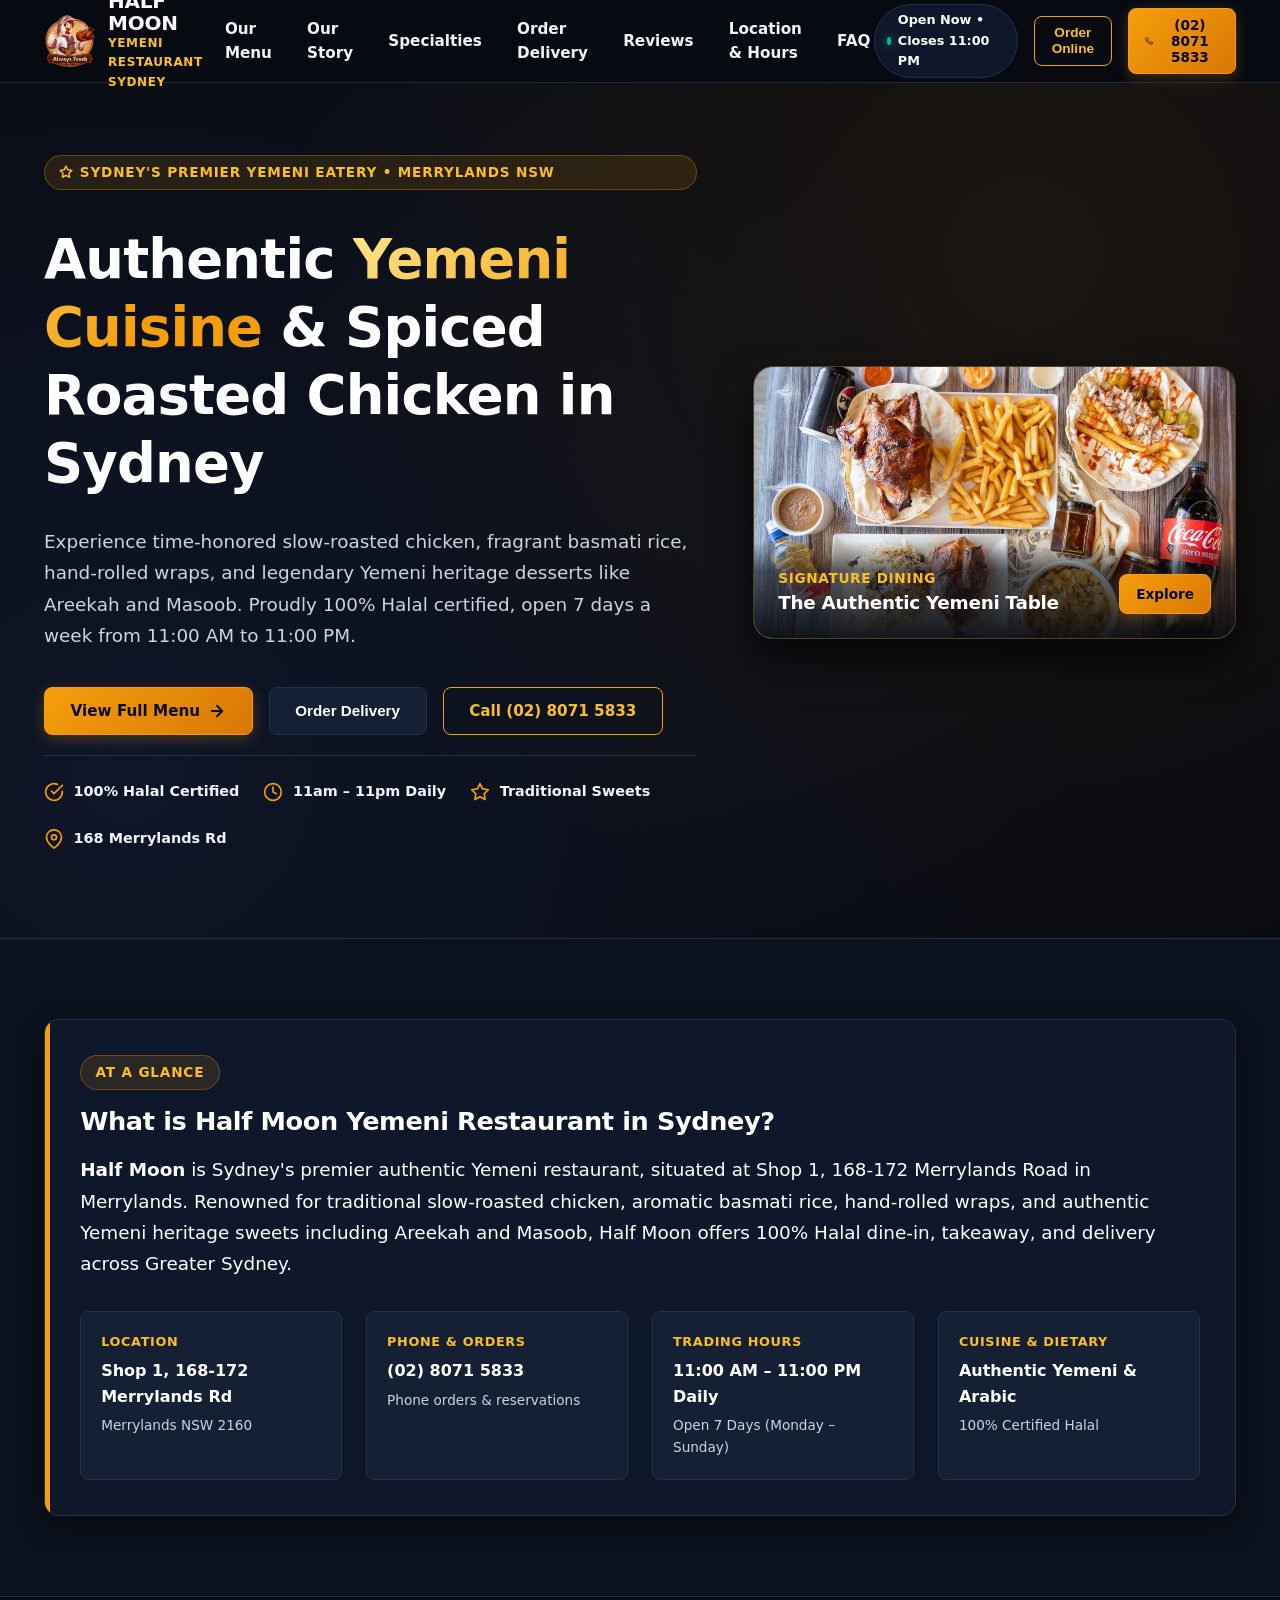
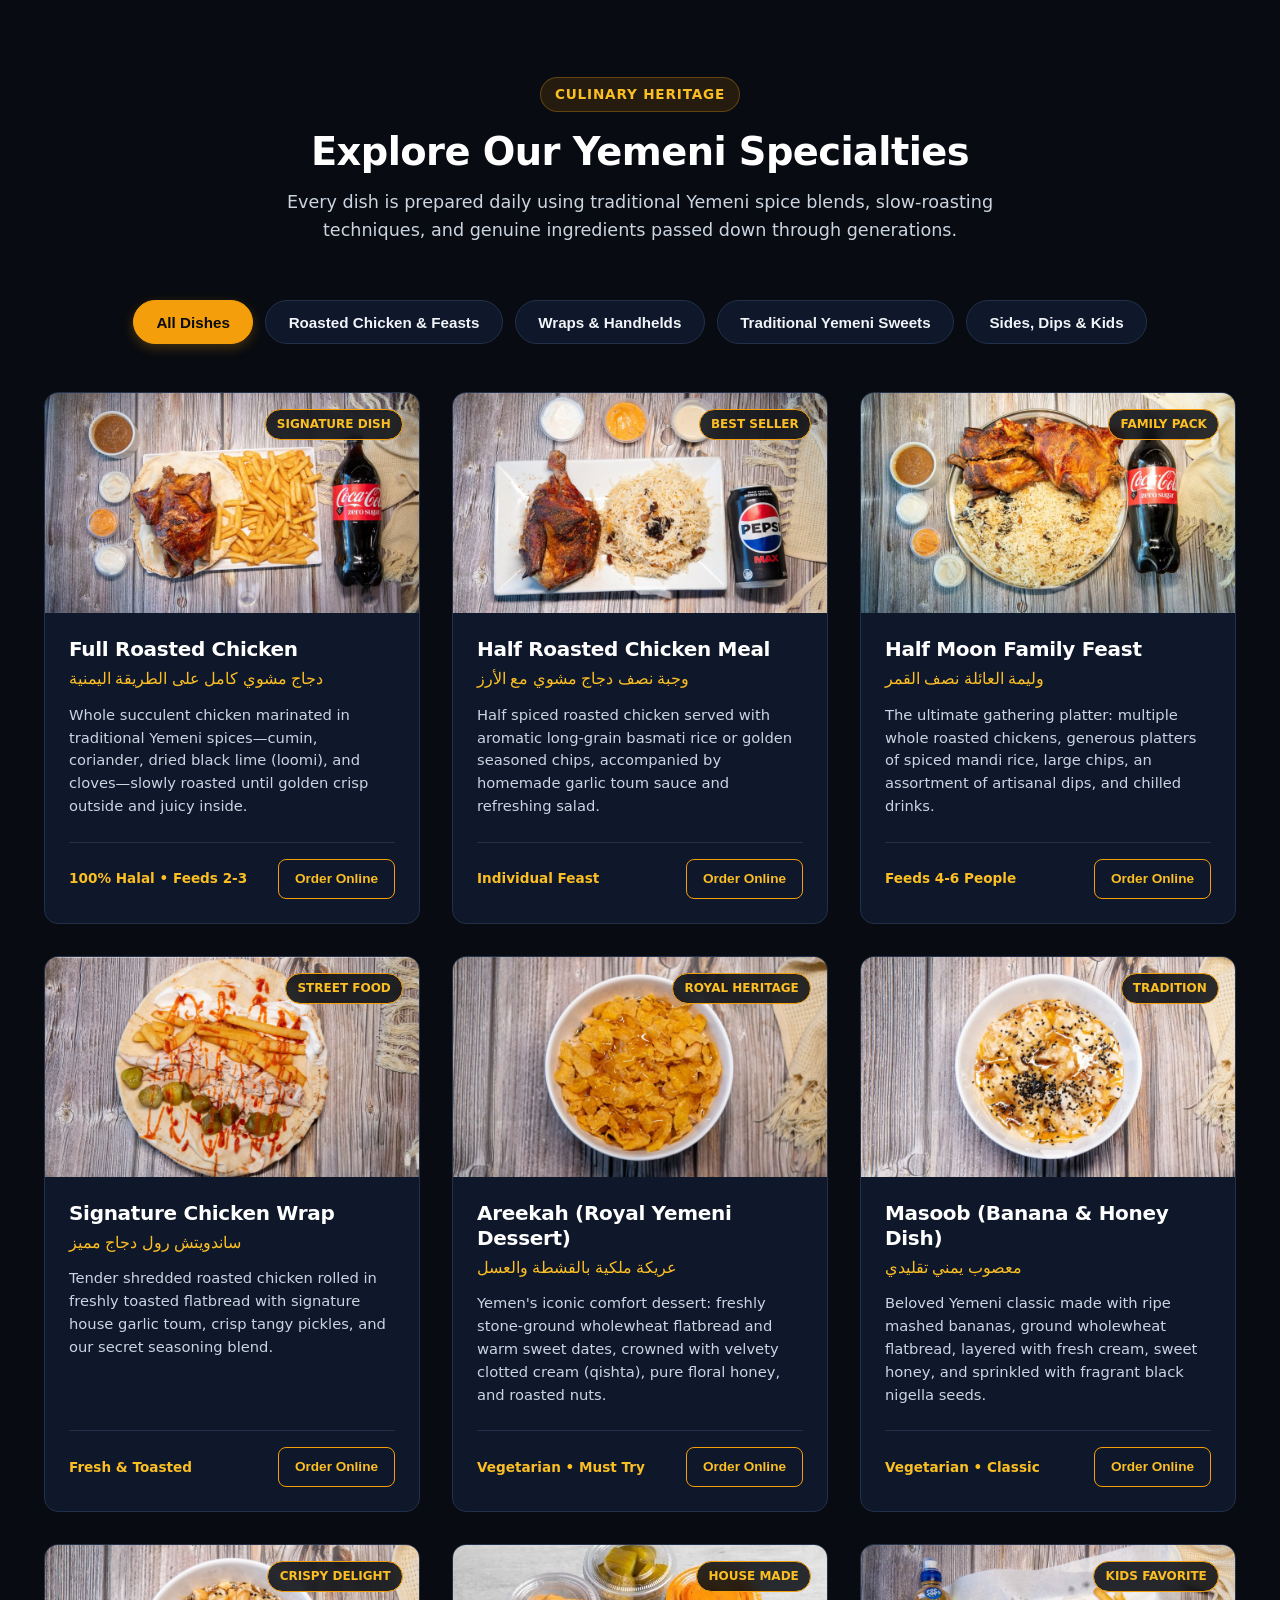
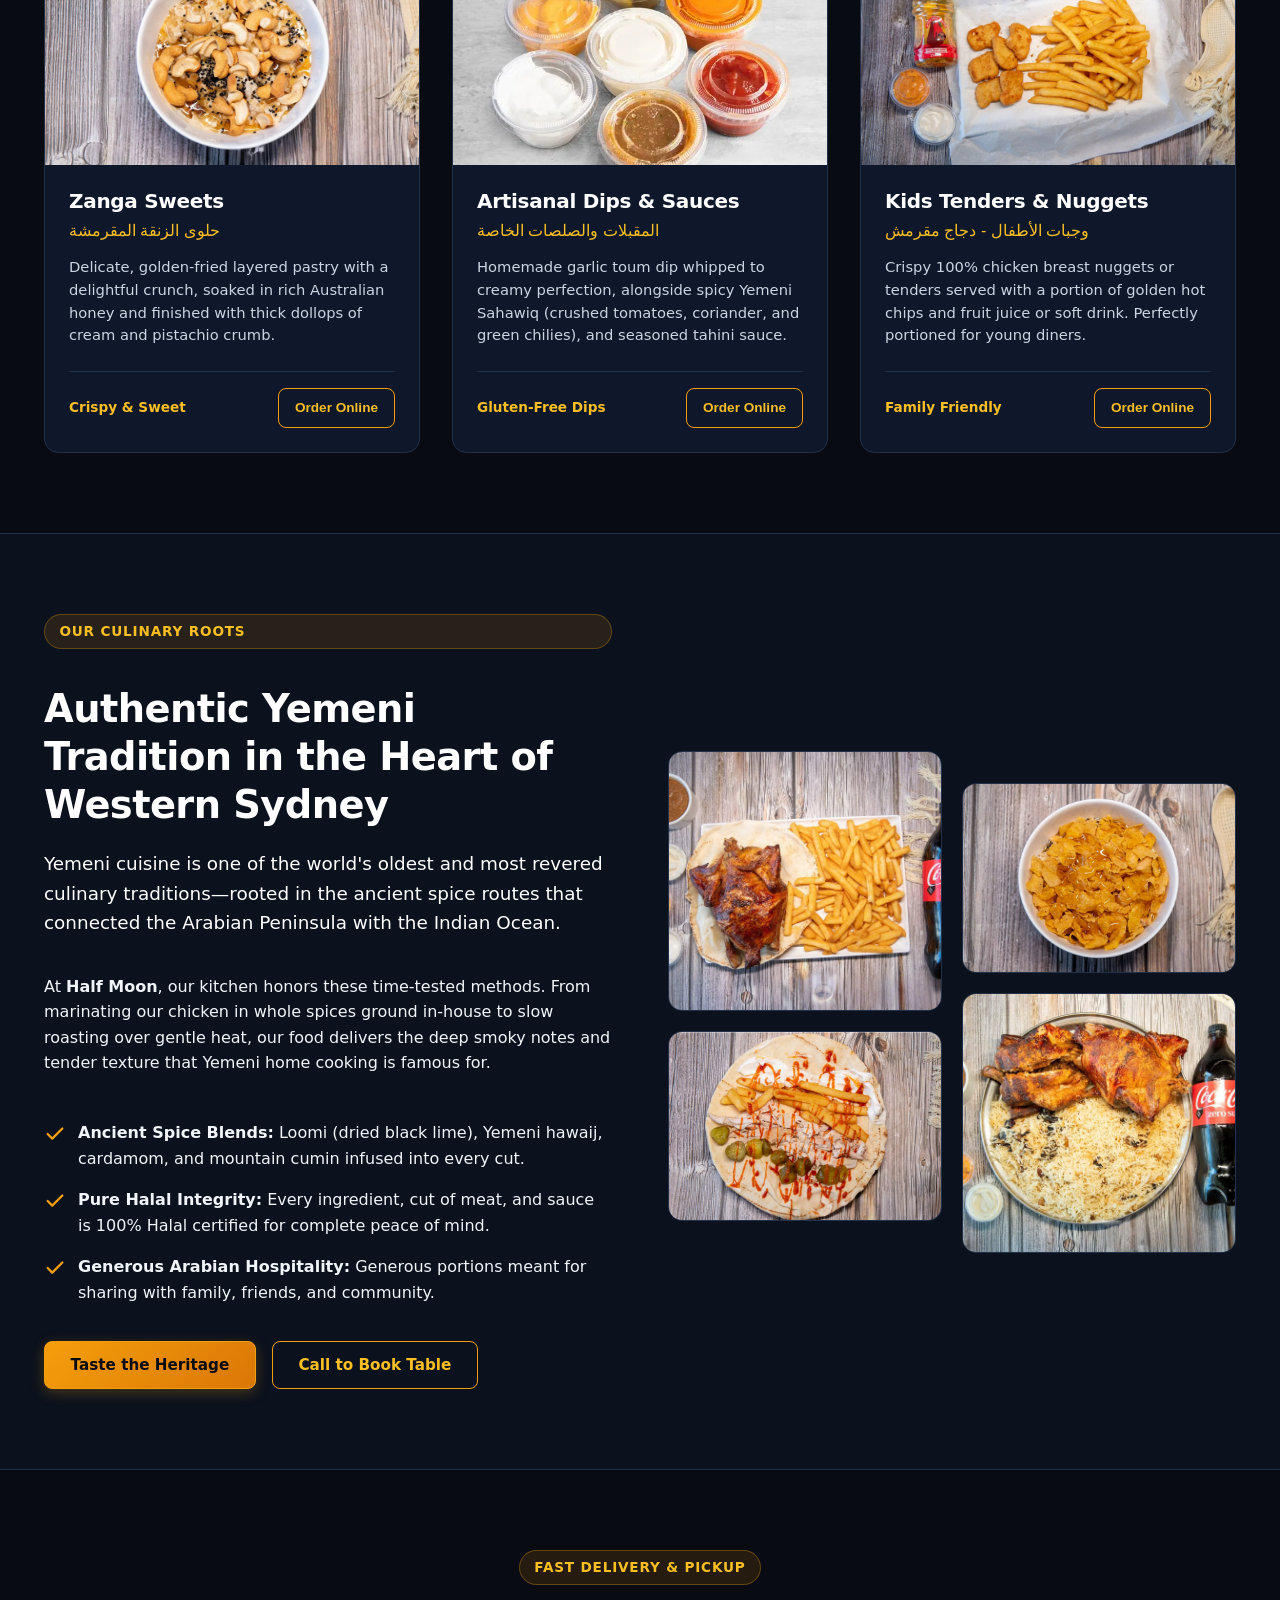
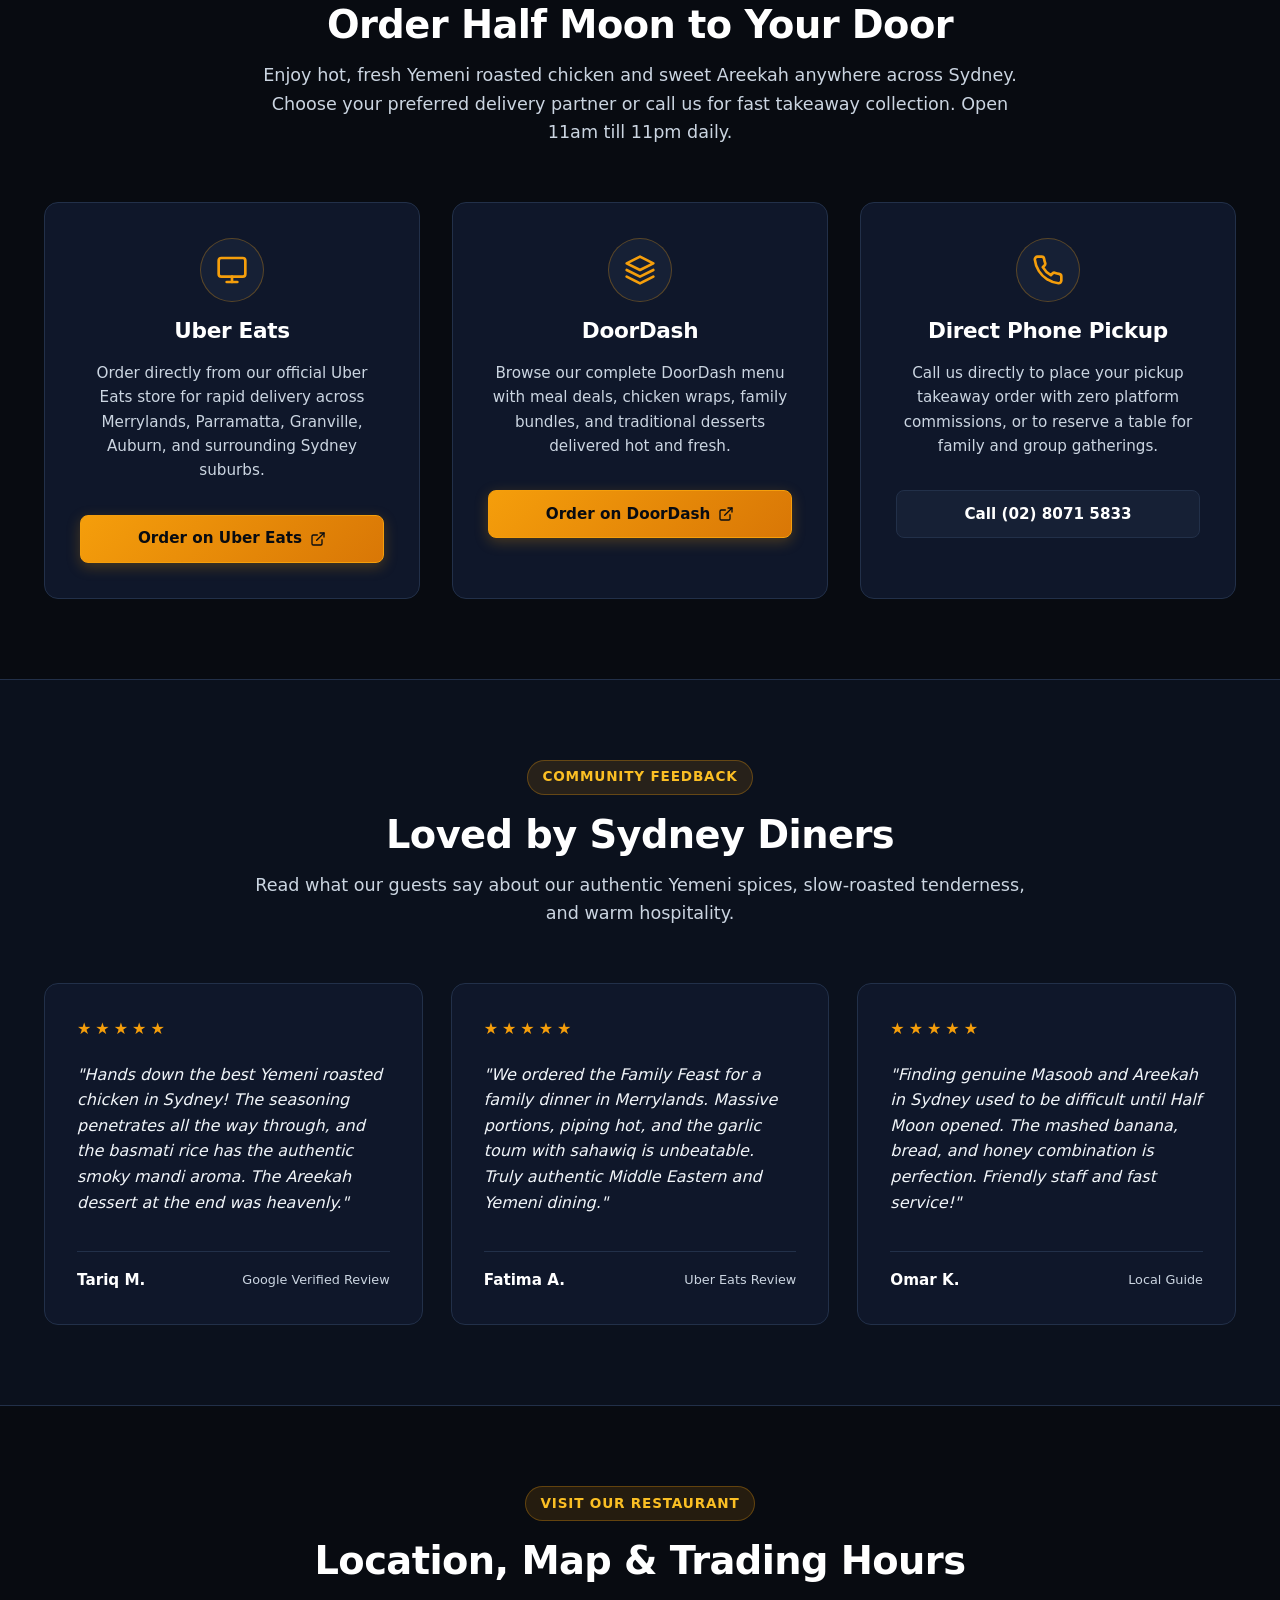
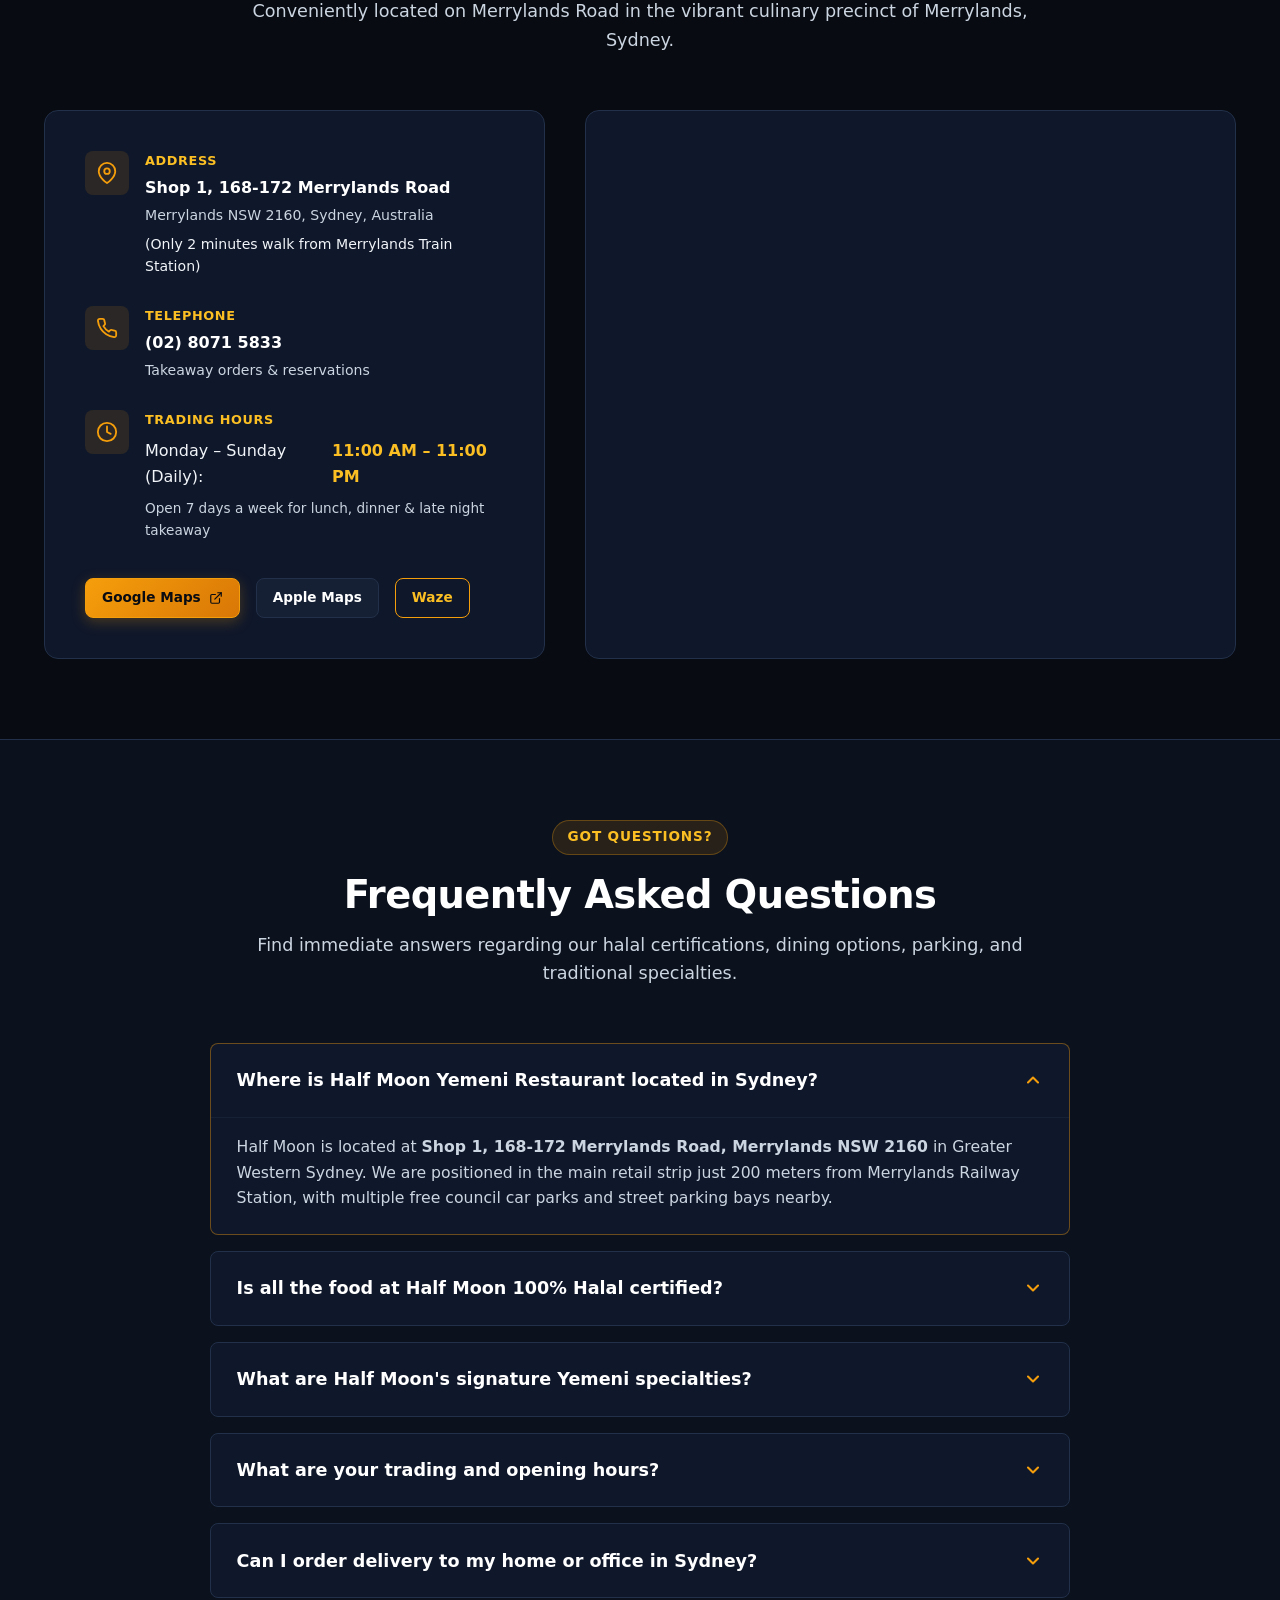
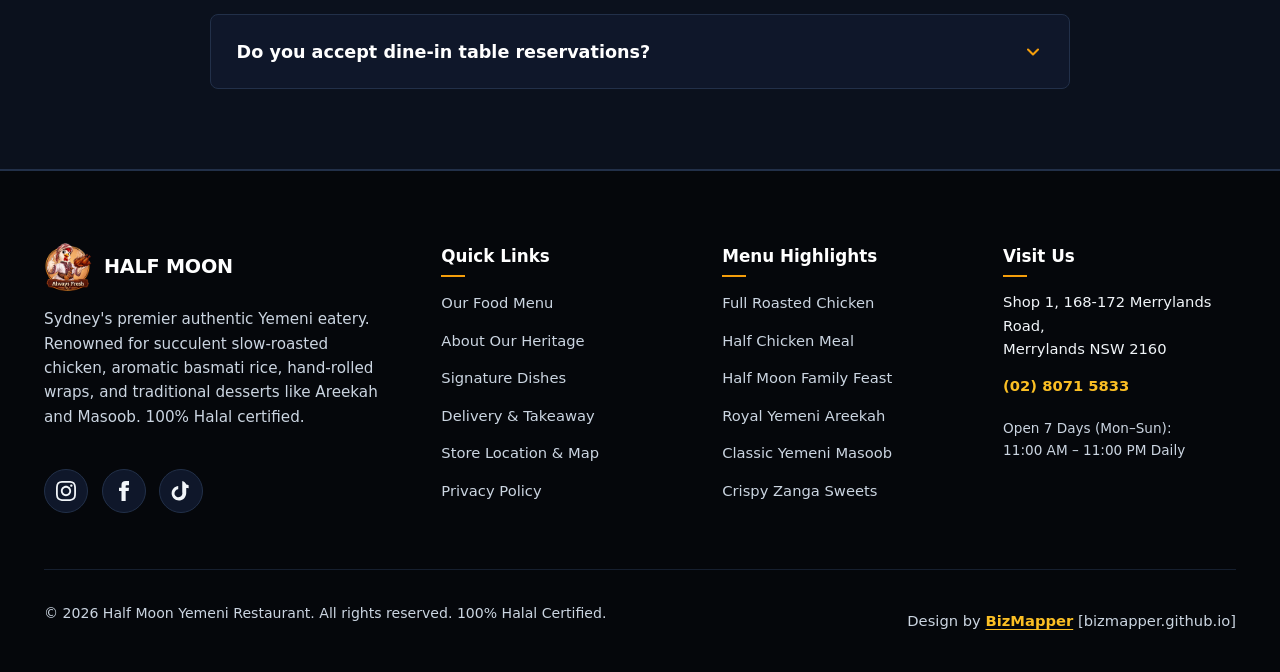
==== commit 5927d200: "Update: UberEats and DoorDash direct links, 11am-11pm daily hours, mobile UX enhancements, and BizMa" ====
--- a/index.html
+++ b/index.html
@@ -5,7 +5,7 @@
        SECTION 1: DOCUMENT METADATA & CHARACTER SET
        ========================================================================== -->
   <meta charset="UTF-8" />
-  <meta name="viewport" content="width=device-width, initial-scale=1.0" />
+  <meta name="viewport" content="width=device-width, initial-scale=1.0, viewport-fit=cover" />
   <meta http-equiv="X-UA-Compatible" content="IE=edge" />
   
   <!-- Primary SEO Title (Keyword Rich & High Intent) -->
@@ -121,21 +121,9 @@
         "openingHoursSpecification": [
           {
             "@type": "OpeningHoursSpecification",
-            "dayOfWeek": ["Monday", "Tuesday", "Wednesday", "Thursday"],
+            "dayOfWeek": ["Monday", "Tuesday", "Wednesday", "Thursday", "Friday", "Saturday", "Sunday"],
             "opens": "11:00",
             "closes": "23:00"
-          },
-          {
-            "@type": "OpeningHoursSpecification",
-            "dayOfWeek": ["Friday", "Saturday"],
-            "opens": "11:00",
-            "closes": "23:59"
-          },
-          {
-            "@type": "OpeningHoursSpecification",
-            "dayOfWeek": ["Sunday"],
-            "opens": "11:00",
-            "closes": "23:59"
           }
         ],
         "sameAs": [
@@ -280,7 +268,7 @@
             "name": "What are your trading and opening hours?",
             "acceptedAnswer": {
               "@type": "Answer",
-              "text": "Half Moon is open 7 days a week: Monday to Thursday from 11:00 AM to 11:00 PM; Friday and Saturday from 11:00 AM to 12:00 AM (Midnight); and Sunday from 11:00 AM to 11:59 PM."
+              "text": "Half Moon is open 7 days a week, Monday through Sunday, from 11:00 AM to 11:00 PM daily."
             }
           },
           {
@@ -349,6 +337,11 @@
           <span>Checking hours...</span>
         </div>
 
+        <!-- Order Online Action Button -->
+        <button type="button" class="btn btn-outline btn-sm open-order-modal">
+          <span>Order Online</span>
+        </button>
+
         <!-- Phone Call Quick Action -->
         <a href="tel:0280715833" class="btn btn-primary btn-sm" aria-label="Call Half Moon Restaurant at (02) 8071 5833">
           <svg width="16" height="16" viewBox="0 0 24 24" fill="none" stroke="currentColor" stroke-width="2" stroke-linecap="round" stroke-linejoin="round" aria-hidden="true">
@@ -384,9 +377,13 @@
         <li><a href="#faq" class="mobile-nav-link">Frequently Asked Questions</a></li>
         <li><a href="/privacy-policy.html" class="mobile-nav-link">Privacy Policy</a></li>
       </ul>
-      <div class="btn-group" style="flex-direction: column; width: 100%; margin-top: 1rem;">
-        <a href="tel:0280715833" class="btn btn-primary" style="width: 100%;">Call (02) 8071 5833</a>
-        <a href="#order" class="btn btn-outline" style="width: 100%;">Order Online</a>
+      <div class="btn-group" style="flex-direction: column; width: 100%; margin-top: 1rem; gap: 0.75rem;">
+        <button type="button" class="btn btn-primary open-order-modal" style="width: 100%;">
+          Order Online (Uber Eats &amp; DoorDash)
+        </button>
+        <a href="tel:0280715833" class="btn btn-secondary" style="width: 100%;">
+          Call (02) 8071 5833
+        </a>
       </div>
     </div>
   </header>
@@ -415,7 +412,7 @@
           </h1>
 
           <p class="hero-description">
-            Experience time-honored slow-roasted chicken, fragrant basmati rice, hand-rolled wraps, and legendary Yemeni heritage desserts like Areekah and Masoob. Proudly 100% Halal certified, serving Greater Western Sydney 7 days a week.
+            Experience time-honored slow-roasted chicken, fragrant basmati rice, hand-rolled wraps, and legendary Yemeni heritage desserts like Areekah and Masoob. Proudly 100% Halal certified, open 7 days a week from 11:00 AM to 11:00 PM.
           </p>
 
           <!-- Call to Action Buttons -->
@@ -427,9 +424,9 @@
                 <polyline points="12 5 19 12 12 19"></polyline>
               </svg>
             </a>
-            <a href="#order" class="btn btn-secondary">
+            <button type="button" class="btn btn-secondary open-order-modal">
               <span>Order Delivery</span>
-            </a>
+            </button>
             <a href="tel:0280715833" class="btn btn-outline">
               <span>Call (02) 8071 5833</span>
             </a>
@@ -449,7 +446,7 @@
                 <circle cx="12" cy="12" r="10"></circle>
                 <polyline points="12 6 12 12 16 14"></polyline>
               </svg>
-              <span>Slow Spiced Roasting</span>
+              <span>11am – 11pm Daily</span>
             </div>
             <div class="hero-feature-item">
               <svg viewBox="0 0 24 24" fill="none" stroke-width="2" stroke-linecap="round" stroke-linejoin="round" aria-hidden="true">
@@ -514,8 +511,8 @@
             </div>
             <div class="fact-card">
               <span class="fact-label">Trading Hours</span>
-              <span class="fact-value">Open 7 Days 'Til Late</span>
-              <span class="fact-subtext">Mon–Thu 11pm, Fri–Sat Midnight</span>
+              <span class="fact-value">11:00 AM – 11:00 PM Daily</span>
+              <span class="fact-subtext">Open 7 Days (Monday – Sunday)</span>
             </div>
             <div class="fact-card">
               <span class="fact-label">Cuisine &amp; Dietary</span>
@@ -541,7 +538,7 @@
           </p>
         </header>
 
-        <!-- Category Tabs -->
+        <!-- Category Tabs (Swipeable on Mobile) -->
         <div class="menu-nav-tabs" role="tablist" aria-label="Menu categories">
           <button type="button" class="menu-tab-btn active" data-filter="all" role="tab" aria-selected="true">
             All Dishes
@@ -583,7 +580,7 @@
               </p>
               <div class="menu-card-footer">
                 <span class="menu-card-tag">100% Halal • Feeds 2-3</span>
-                <a href="#order" class="btn btn-outline btn-sm">Order Online</a>
+                <button type="button" class="btn btn-outline btn-sm open-order-modal">Order Online</button>
               </div>
             </div>
           </article>
@@ -608,7 +605,7 @@
               </p>
               <div class="menu-card-footer">
                 <span class="menu-card-tag">Individual Feast</span>
-                <a href="#order" class="btn btn-outline btn-sm">Order Online</a>
+                <button type="button" class="btn btn-outline btn-sm open-order-modal">Order Online</button>
               </div>
             </div>
           </article>
@@ -633,7 +630,7 @@
               </p>
               <div class="menu-card-footer">
                 <span class="menu-card-tag">Feeds 4-6 People</span>
-                <a href="#order" class="btn btn-outline btn-sm">Order Online</a>
+                <button type="button" class="btn btn-outline btn-sm open-order-modal">Order Online</button>
               </div>
             </div>
           </article>
@@ -658,7 +655,7 @@
               </p>
               <div class="menu-card-footer">
                 <span class="menu-card-tag">Fresh &amp; Toasted</span>
-                <a href="#order" class="btn btn-outline btn-sm">Order Online</a>
+                <button type="button" class="btn btn-outline btn-sm open-order-modal">Order Online</button>
               </div>
             </div>
           </article>
@@ -683,7 +680,7 @@
               </p>
               <div class="menu-card-footer">
                 <span class="menu-card-tag">Vegetarian • Must Try</span>
-                <a href="#order" class="btn btn-outline btn-sm">Order Online</a>
+                <button type="button" class="btn btn-outline btn-sm open-order-modal">Order Online</button>
               </div>
             </div>
           </article>
@@ -708,7 +705,7 @@
               </p>
               <div class="menu-card-footer">
                 <span class="menu-card-tag">Vegetarian • Classic</span>
-                <a href="#order" class="btn btn-outline btn-sm">Order Online</a>
+                <button type="button" class="btn btn-outline btn-sm open-order-modal">Order Online</button>
               </div>
             </div>
           </article>
@@ -733,7 +730,7 @@
               </p>
               <div class="menu-card-footer">
                 <span class="menu-card-tag">Crispy &amp; Sweet</span>
-                <a href="#order" class="btn btn-outline btn-sm">Order Online</a>
+                <button type="button" class="btn btn-outline btn-sm open-order-modal">Order Online</button>
               </div>
             </div>
           </article>
@@ -758,7 +755,7 @@
               </p>
               <div class="menu-card-footer">
                 <span class="menu-card-tag">Gluten-Free Dips</span>
-                <a href="#order" class="btn btn-outline btn-sm">Order Online</a>
+                <button type="button" class="btn btn-outline btn-sm open-order-modal">Order Online</button>
               </div>
             </div>
           </article>
@@ -783,7 +780,7 @@
               </p>
               <div class="menu-card-footer">
                 <span class="menu-card-tag">Family Friendly</span>
-                <a href="#order" class="btn btn-outline btn-sm">Order Online</a>
+                <button type="button" class="btn btn-outline btn-sm open-order-modal">Order Online</button>
               </div>
             </div>
           </article>
@@ -884,7 +881,7 @@
           <div class="badge-tag">Fast Delivery &amp; Pickup</div>
           <h2 id="order-heading">Order Half Moon to Your Door</h2>
           <p class="section-subtitle">
-            Enjoy hot, fresh Yemeni roasted chicken and sweet Areekah anywhere across Sydney. Choose your preferred delivery partner or call us for fast takeaway collection.
+            Enjoy hot, fresh Yemeni roasted chicken and sweet Areekah anywhere across Sydney. Choose your preferred delivery partner or call us for fast takeaway collection. Open 11am till 11pm daily.
           </p>
         </header>
 
@@ -900,9 +897,13 @@
             </div>
             <h3 class="channel-title">Uber Eats</h3>
             <p class="channel-desc">
-              Order directly via Uber Eats for rapid doorstep delivery across Merrylands, Parramatta, Granville, Auburn, and surrounding Western Sydney suburbs.
+              Order directly from our official Uber Eats store for rapid delivery across Merrylands, Parramatta, Granville, Auburn, and surrounding Sydney suburbs.
             </p>
-            <a href="https://www.ubereats.com/" target="_blank" rel="noopener noreferrer" class="btn btn-primary" style="width: 100%;">
+            <a href="https://www.ubereats.com/au/store/half-moon/9OZtb5LNQ4-diaZt4UifKA?diningMode=DELIVERY&amp;sc=SEARCH_SUGGESTION" 
+               target="_blank" 
+               rel="noopener noreferrer" 
+               class="btn btn-primary" 
+               style="width: 100%;">
               <span>Order on Uber Eats</span>
               <svg width="16" height="16" viewBox="0 0 24 24" fill="none" stroke="currentColor" stroke-width="2" stroke-linecap="round" stroke-linejoin="round" aria-hidden="true">
                 <path d="M18 13v6a2 2 0 0 1-2 2H5a2 2 0 0 1-2-2V8a2 2 0 0 1 2-2h6"></path>
@@ -925,7 +926,11 @@
             <p class="channel-desc">
               Browse our complete DoorDash menu with meal deals, chicken wraps, family bundles, and traditional desserts delivered hot and fresh.
             </p>
-            <a href="https://www.doordash.com/" target="_blank" rel="noopener noreferrer" class="btn btn-primary" style="width: 100%;">
+            <a href="https://www.doordash.com/en-GB/store/half-moon-merrylands-52654581/123477748/?event_type=autocomplete&amp;pickup=false" 
+               target="_blank" 
+               rel="noopener noreferrer" 
+               class="btn btn-primary" 
+               style="width: 100%;">
               <span>Order on DoorDash</span>
               <svg width="16" height="16" viewBox="0 0 24 24" fill="none" stroke="currentColor" stroke-width="2" stroke-linecap="round" stroke-linejoin="round" aria-hidden="true">
                 <path d="M18 13v6a2 2 0 0 1-2 2H5a2 2 0 0 1-2-2V8a2 2 0 0 1 2-2h6"></path>
@@ -1061,7 +1066,7 @@
               </div>
             </div>
 
-            <!-- Trading Hours Group -->
+            <!-- Trading Hours Group (Updated to 11am-11pm daily) -->
             <div class="location-detail-group">
               <div class="location-icon-box" aria-hidden="true">
                 <svg viewBox="0 0 24 24" fill="none" stroke-width="2" stroke-linecap="round" stroke-linejoin="round">
@@ -1072,18 +1077,13 @@
               <div class="location-detail-content" style="width: 100%;">
                 <span class="location-label">Trading Hours</span>
                 <div style="display: flex; flex-direction: column; gap: 0.35rem; margin-top: 0.25rem;">
-                  <div style="display: flex; justify-content: space-between;">
-                    <span style="color: var(--color-text-secondary); font-weight: 500;">Monday – Thursday:</span>
-                    <span style="color: var(--color-text-primary); font-weight: 600;">11:00 AM – 11:00 PM</span>
+                  <div style="display: flex; justify-content: space-between; align-items: center;">
+                    <span style="color: var(--color-text-secondary); font-weight: 500;">Monday – Sunday (Daily):</span>
+                    <span style="color: var(--color-text-gold); font-weight: 700;">11:00 AM – 11:00 PM</span>
                   </div>
-                  <div style="display: flex; justify-content: space-between;">
-                    <span style="color: var(--color-text-secondary); font-weight: 500;">Friday – Saturday:</span>
-                    <span style="color: var(--color-text-gold); font-weight: 600;">11:00 AM – Midnight</span>
-                  </div>
-                  <div style="display: flex; justify-content: space-between;">
-                    <span style="color: var(--color-text-secondary); font-weight: 500;">Sunday:</span>
-                    <span style="color: var(--color-text-primary); font-weight: 600;">11:00 AM – 11:59 PM</span>
-                  </div>
+                  <span style="color: var(--color-text-muted); font-size: 0.85rem; margin-top: 0.2rem;">
+                    Open 7 days a week for lunch, dinner &amp; late night takeaway
+                  </span>
                 </div>
               </div>
             </div>
@@ -1107,7 +1107,7 @@
                  class="btn btn-secondary btn-sm">
                 <span>Apple Maps</span>
               </a>
-              <a href="https://waze.com/ul?ll=-33.8369066,150.9902345&navigate=yes" 
+              <a href="https://waze.com/ul?ll=-33.8369066,150.9902345&amp;navigate=yes" 
                  target="_blank" 
                  rel="noopener noreferrer" 
                  class="btn btn-outline btn-sm">
@@ -1196,7 +1196,7 @@
             </div>
           </details>
 
-          <!-- Question 4 -->
+          <!-- Question 4: Updated Hours -->
           <details class="faq-item">
             <summary class="faq-question">
               <span>What are your trading and opening hours?</span>
@@ -1206,17 +1206,12 @@
             </summary>
             <div class="faq-answer">
               <p>
-                We are open 7 days a week:
+                We are open 7 days a week from <strong>11:00 AM to 11:00 PM every day</strong> (Monday through Sunday) for lunch, dinner, takeaway, and delivery across Sydney.
               </p>
-              <ul style="padding-left: 1.25rem; margin-top: 0.5rem; display: flex; flex-direction: column; gap: 0.35rem;">
-                <li><strong>Monday – Thursday:</strong> 11:00 AM – 11:00 PM</li>
-                <li><strong>Friday – Saturday:</strong> 11:00 AM – 12:00 AM (Midnight)</li>
-                <li><strong>Sunday:</strong> 11:00 AM – 11:59 PM</li>
-              </ul>
             </div>
           </details>
 
-          <!-- Question 5 -->
+          <!-- Question 5: Direct Delivery Links -->
           <details class="faq-item">
             <summary class="faq-question">
               <span>Can I order delivery to my home or office in Sydney?</span>
@@ -1226,7 +1221,7 @@
             </summary>
             <div class="faq-answer">
               <p>
-                Yes! We partner with both <strong>Uber Eats</strong> and <strong>DoorDash</strong> for prompt, hot delivery right to your door across Western Sydney. You can also phone in your order directly on <strong>(02) 8071 5833</strong> for fast takeaway collection.
+                Yes! We offer online delivery directly via our official store pages on <a href="https://www.ubereats.com/au/store/half-moon/9OZtb5LNQ4-diaZt4UifKA?diningMode=DELIVERY&amp;sc=SEARCH_SUGGESTION" target="_blank" rel="noopener noreferrer"><strong>Uber Eats</strong></a> and <a href="https://www.doordash.com/en-GB/store/half-moon-merrylands-52654581/123477748/?event_type=autocomplete&amp;pickup=false" target="_blank" rel="noopener noreferrer"><strong>DoorDash</strong></a>, or you can call our restaurant directly on <a href="tel:0280715833"><strong>(02) 8071 5833</strong></a> for prompt phone takeaway collection.
               </p>
             </div>
           </details>
@@ -1331,7 +1326,7 @@
           </ul>
         </div>
 
-        <!-- Contact & Location Column -->
+        <!-- Contact & Location Column (11am-11pm daily) -->
         <div>
           <span class="footer-heading">Visit Us</span>
           <ul class="footer-nav-list">
@@ -1344,30 +1339,111 @@
               </a>
             </li>
             <li style="color: var(--color-text-muted); font-size: 0.85rem; margin-top: 0.5rem;">
-              Mon–Thu: 11am – 11pm<br />
-              Fri–Sat: 11am – Midnight<br />
-              Sun: 11am – 11:59pm
+              Open 7 Days (Mon–Sun):<br />
+              11:00 AM – 11:00 PM Daily
             </li>
           </ul>
         </div>
       </div>
 
-      <!-- Footer Bottom Attribution Bar -->
+      <!-- Footer Bottom Attribution Bar (Link inside BizMapper) -->
       <div class="footer-bottom-bar">
         <p class="footer-copy">
           &copy; 2026 Half Moon Yemeni Restaurant. All rights reserved. 100% Halal Certified.
         </p>
 
-        <!-- Required BizMapper Attribution -->
+        <!-- Required BizMapper Attribution with link inside BizMapper -->
         <p class="footer-designer">
-          Design by <a href="https://bizmapper.github.io" target="_blank" rel="noopener noreferrer">BizMapper [bizmapper.github.io]</a>
+          Design by <a href="https://bizmapper.github.io" target="_blank" rel="noopener noreferrer">BizMapper</a> [bizmapper.github.io]
         </p>
       </div>
     </div>
   </footer>
 
   <!-- ==========================================================================
-       SECTION 10: DEFERRED JAVASCRIPT (PERFORMANCE & ACCESSIBILITY)
+       SECTION 10: MOBILE STICKY BOTTOM ACTION BAR (MOBILE COMPATIBILITY)
+       ========================================================================== -->
+  <nav class="mobile-bottom-bar" aria-label="Mobile Quick Actions">
+    <a href="tel:0280715833" class="bar-btn" aria-label="Call Half Moon Restaurant at (02) 8071 5833">
+      <svg viewBox="0 0 24 24" fill="none" stroke-width="2" stroke-linecap="round" stroke-linejoin="round" aria-hidden="true">
+        <path d="M22 16.92v3a2 2 0 0 1-2.18 2 19.79 19.79 0 0 1-8.63-3.07 19.5 19.5 0 0 1-6-6 19.79 19.79 0 0 1-3.07-8.67A2 2 0 0 1 4.11 2h3a2 2 0 0 1 2 1.72 12.84 12.84 0 0 0 .7 2.81 2 2 0 0 1-.45 2.11L8.09 9.91a16 16 0 0 0 6 6l1.27-1.27a2 2 0 0 1 2.11-.45 12.84 12.84 0 0 0 2.81.7A2 2 0 0 1 22 16.92z"></path>
+      </svg>
+      <span>Call Now</span>
+    </a>
+    <button type="button" class="bar-btn primary open-order-modal" aria-label="Order Delivery Online">
+      <svg viewBox="0 0 24 24" fill="none" stroke-width="2" stroke-linecap="round" stroke-linejoin="round" aria-hidden="true">
+        <rect x="2" y="3" width="20" height="14" rx="2" ry="2"></rect>
+        <line x1="8" y1="21" x2="16" y2="21"></line>
+        <line x1="12" y1="17" x2="12" y2="21"></line>
+      </svg>
+      <span>Order Online</span>
+    </button>
+    <a href="https://www.google.com.au/maps/place/Half+Moon/@-33.8369066,150.9902345,17z/data=!3m1!4b1!4m6!3m5!1s0x6b12bde5000c52fd:0xa37bdcb6dfa96678!8m2!3d-33.8369066!4d150.9902345!16s%2Fg%2F11z5cls7_1" 
+       target="_blank" 
+       rel="noopener noreferrer" 
+       class="bar-btn" 
+       aria-label="Google Maps Directions to Half Moon Restaurant">
+      <svg viewBox="0 0 24 24" fill="none" stroke-width="2" stroke-linecap="round" stroke-linejoin="round" aria-hidden="true">
+        <polygon points="3 11 22 2 13 21 11 13 3 11"></polygon>
+      </svg>
+      <span>Directions</span>
+    </a>
+  </nav>
+
+  <!-- ==========================================================================
+       SECTION 11: DELIVERY PLATFORM MODAL (MOBILE & DESKTOP 1-TAP PICKER)
+       ========================================================================== -->
+  <div id="delivery-modal" class="delivery-modal-backdrop" aria-hidden="true" role="dialog" aria-modal="true" aria-labelledby="modal-title">
+    <div class="delivery-modal-content">
+      <button type="button" class="delivery-modal-close close-order-modal" aria-label="Close delivery options modal">
+        <svg width="22" height="22" viewBox="0 0 24 24" fill="none" stroke="currentColor" stroke-width="2" stroke-linecap="round" stroke-linejoin="round">
+          <line x1="18" y1="6" x2="6" y2="18"></line>
+          <line x1="6" y1="6" x2="18" y2="18"></line>
+        </svg>
+      </button>
+      
+      <div class="badge-tag" style="margin-bottom: 0.5rem;">Fast Sydney Delivery</div>
+      <h3 id="modal-title" class="delivery-modal-title">Order Half Moon Delivery</h3>
+      <p class="delivery-modal-desc">
+        Select your preferred delivery service for hot, authentic Yemeni roasted chicken and sweets brought to your door.
+      </p>
+
+      <div class="delivery-options-list">
+        <!-- Uber Eats Direct Store Link -->
+        <a href="https://www.ubereats.com/au/store/half-moon/9OZtb5LNQ4-diaZt4UifKA?diningMode=DELIVERY&amp;sc=SEARCH_SUGGESTION" 
+           target="_blank" 
+           rel="noopener noreferrer" 
+           class="delivery-partner-link">
+          <span>Order on Uber Eats</span>
+          <svg width="18" height="18" viewBox="0 0 24 24" fill="none" stroke="currentColor" stroke-width="2" stroke-linecap="round" stroke-linejoin="round">
+            <polyline points="9 18 15 12 9 6"></polyline>
+          </svg>
+        </a>
+
+        <!-- DoorDash Direct Store Link -->
+        <a href="https://www.doordash.com/en-GB/store/half-moon-merrylands-52654581/123477748/?event_type=autocomplete&amp;pickup=false" 
+           target="_blank" 
+           rel="noopener noreferrer" 
+           class="delivery-partner-link">
+          <span>Order on DoorDash</span>
+          <svg width="18" height="18" viewBox="0 0 24 24" fill="none" stroke="currentColor" stroke-width="2" stroke-linecap="round" stroke-linejoin="round">
+            <polyline points="9 18 15 12 9 6"></polyline>
+          </svg>
+        </a>
+
+        <!-- Direct Phone Order for Pickup -->
+        <a href="tel:0280715833" class="delivery-partner-link" style="border-color: rgba(245, 158, 11, 0.4);">
+          <span>Call for Pickup: (02) 8071 5833</span>
+          <svg width="18" height="18" viewBox="0 0 24 24" fill="none" stroke="currentColor" stroke-width="2" stroke-linecap="round" stroke-linejoin="round">
+            <path d="M22 16.92v3a2 2 0 0 1-2.18 2 19.79 19.79 0 0 1-8.63-3.07 19.5 19.5 0 0 1-6-6 19.79 19.79 0 0 1-3.07-8.67A2 2 0 0 1 4.11 2h3a2 2 0 0 1 2 1.72 12.84 12.84 0 0 0 .7 2.81 2 2 0 0 1-.45 2.11L8.09 9.91a16 16 0 0 0 6 6l1.27-1.27a2 2 0 0 1 2.11-.45 12.84 12.84 0 0 0 2.81.7A2 2 0 0 1 22 16.92z"></path>
+          </svg>
+        </a>
+      </div>
+    </div>
+  </div>
+
+  <!-- ==========================================================================
+       SECTION 12: DEFERRED JAVASCRIPT (PERFORMANCE & ACCESSIBILITY)
        ========================================================================== -->
   <script src="/assets/js/main.js" defer></script>
 </body>
--- a/assets/css/styles.css
+++ b/assets/css/styles.css
@@ -2,7 +2,7 @@
  * Half Moon Yemeni Restaurant - Primary Stylesheet
  * Location: Shop 1, 168-172 Merrylands Road, Merrylands NSW 2160, Sydney
  * Theme: Luxury Dark Charcoal & Warm Yemeni Amber Gold
- * Standards: WCAG AAA / AA Accessible Contrast, Zero-Layout-Shift, 100 Lighthouse
+ * Standards: WCAG AAA / AA Accessible Contrast, Zero-Layout-Shift, 100 Lighthouse, Mobile-First
  */
 
 /* ==========================================================================
@@ -69,6 +69,7 @@
   scroll-behavior: smooth;
   scroll-padding-top: 80px;
   -webkit-text-size-adjust: 100%;
+  touch-action: manipulation;
 }
 
 body {
@@ -107,15 +108,15 @@
 }
 
 h1 {
-  font-size: clamp(2rem, 4.5vw + 1rem, 3.4rem);
+  font-size: clamp(1.85rem, 4.5vw + 0.8rem, 3.4rem);
 }
 
 h2 {
-  font-size: clamp(1.6rem, 3vw + 0.5rem, 2.4rem);
+  font-size: clamp(1.5rem, 3vw + 0.4rem, 2.4rem);
 }
 
 h3 {
-  font-size: clamp(1.2rem, 1.8vw + 0.4rem, 1.5rem);
+  font-size: clamp(1.15rem, 1.8vw + 0.35rem, 1.5rem);
 }
 
 p {
@@ -218,7 +219,9 @@
   text-align: center;
   transition: all var(--transition-normal);
   border: 1px solid transparent;
-  line-height: 1;
+  line-height: 1.2;
+  min-height: 48px; /* Accessible Touch Target */
+  touch-action: manipulation;
 }
 
 .btn-primary {
@@ -263,6 +266,7 @@
 .btn-sm {
   padding: 0.5rem 1rem;
   font-size: 0.85rem;
+  min-height: 40px;
 }
 
 .btn-group {
@@ -394,11 +398,13 @@
   background: transparent;
   border: 1px solid var(--color-border);
   border-radius: var(--radius-sm);
-  padding: 0.5rem;
+  padding: 0.6rem;
   color: var(--color-text-primary);
   cursor: pointer;
   align-items: center;
   justify-content: center;
+  min-height: 48px;
+  min-width: 48px;
 }
 
 .mobile-nav-toggle svg {
@@ -416,11 +422,14 @@
   right: 0;
   bottom: 0;
   background-color: rgba(8, 11, 17, 0.98);
-  padding: 2rem 1.5rem;
+  backdrop-filter: blur(16px);
+  -webkit-backdrop-filter: blur(16px);
+  padding: 2rem 1.5rem 6rem 1.5rem;
   z-index: 999;
   flex-direction: column;
   gap: 1.5rem;
   overflow-y: auto;
+  -webkit-overflow-scrolling: touch;
   border-top: 1px solid var(--color-border);
 }
 
@@ -432,14 +441,16 @@
   list-style: none;
   display: flex;
   flex-direction: column;
-  gap: 1.25rem;
+  gap: 1rem;
 }
 
 .mobile-nav-link {
   color: var(--color-text-primary);
-  font-size: 1.2rem;
+  font-size: 1.15rem;
   font-weight: 600;
   display: block;
+  padding: 0.5rem 0;
+  border-bottom: 1px solid rgba(34, 48, 73, 0.4);
 }
 
 /* ==========================================================================
@@ -642,6 +653,7 @@
   font-size: 0.95rem;
   cursor: pointer;
   transition: all var(--transition-fast);
+  min-height: 44px;
 }
 
 .menu-tab-btn:hover {
@@ -1144,6 +1156,7 @@
   color: var(--color-text-muted);
   font-size: 0.92rem;
   transition: color var(--transition-fast);
+  padding: 0.2rem 0;
 }
 
 .footer-nav-link:hover {
@@ -1159,8 +1172,8 @@
 }
 
 .social-icon-btn {
-  width: 42px;
-  height: 42px;
+  width: 44px;
+  height: 44px;
   border-radius: 50%;
   background-color: var(--color-bg-surface);
   border: 1px solid var(--color-border);
@@ -1203,7 +1216,7 @@
 
 .footer-designer {
   color: var(--color-text-muted);
-  font-size: 0.9rem;
+  font-size: 0.92rem;
   font-weight: 500;
 }
 
@@ -1212,6 +1225,7 @@
   font-weight: 700;
   text-decoration: underline;
   text-underline-offset: 3px;
+  transition: color var(--transition-fast);
 }
 
 .footer-designer a:hover {
@@ -1219,7 +1233,111 @@
 }
 
 /* ==========================================================================
-   14. RESPONSIVE MEDIA QUERIES
+   14. MOBILE STICKY QUICK ACTION BAR (MOBILE ENHANCEMENT)
+   ========================================================================== */
+.mobile-bottom-bar {
+  display: none;
+}
+
+/* ==========================================================================
+   15. DELIVERY PLATFORM MODAL (MOBILE & DESKTOP)
+   ========================================================================== */
+.delivery-modal-backdrop {
+  display: none;
+  position: fixed;
+  top: 0;
+  left: 0;
+  right: 0;
+  bottom: 0;
+  z-index: 2000;
+  background-color: rgba(4, 6, 10, 0.85);
+  backdrop-filter: blur(8px);
+  -webkit-backdrop-filter: blur(8px);
+  align-items: center;
+  justify-content: center;
+  padding: 1.25rem;
+  opacity: 0;
+  transition: opacity 0.2s ease;
+}
+
+.delivery-modal-backdrop.active {
+  display: flex;
+  opacity: 1;
+}
+
+.delivery-modal-content {
+  background-color: var(--color-bg-surface);
+  border: 1px solid var(--color-border);
+  border-radius: var(--radius-md);
+  max-width: 480px;
+  width: 100%;
+  padding: 2rem;
+  position: relative;
+  box-shadow: 0 20px 45px rgba(0, 0, 0, 0.8);
+  display: flex;
+  flex-direction: column;
+  gap: 1.25rem;
+}
+
+.delivery-modal-close {
+  position: absolute;
+  top: 1rem;
+  right: 1rem;
+  background: transparent;
+  border: 0;
+  color: var(--color-text-muted);
+  cursor: pointer;
+  padding: 0.5rem;
+  display: flex;
+  align-items: center;
+  justify-content: center;
+}
+
+.delivery-modal-close:hover {
+  color: #FFFFFF;
+}
+
+.delivery-modal-title {
+  font-size: 1.35rem;
+  color: var(--color-text-primary);
+}
+
+.delivery-modal-desc {
+  color: var(--color-text-muted);
+  font-size: 0.95rem;
+  line-height: 1.5;
+}
+
+.delivery-options-list {
+  display: flex;
+  flex-direction: column;
+  gap: 0.85rem;
+}
+
+.delivery-partner-link {
+  display: flex;
+  align-items: center;
+  justify-content: space-between;
+  background-color: var(--color-bg-elevated);
+  border: 1px solid var(--color-border);
+  border-radius: var(--radius-sm);
+  padding: 1rem 1.25rem;
+  color: var(--color-text-primary);
+  text-decoration: none;
+  font-weight: 700;
+  font-size: 1rem;
+  transition: all var(--transition-fast);
+  min-height: 52px;
+}
+
+.delivery-partner-link:hover {
+  border-color: var(--color-gold);
+  color: var(--color-text-gold);
+  transform: translateX(3px);
+}
+
+/* ==========================================================================
+   16. RESPONSIVE MEDIA QUERIES (MOBILE COMPATIBILITY FOCUS)
    ========================================================================== */
 @media (max-width: 1024px) {
   .hero-grid {
@@ -1241,24 +1359,148 @@
 }
 
 @media (max-width: 768px) {
-  .nav-desktop, .nav-actions .btn {
+  /* Prevent sticky bottom action bar from covering content */
+  body {
+    padding-bottom: calc(70px + env(safe-area-inset-bottom, 0px));
+  }
+
+  .section {
+    padding: 3.5rem 0;
+  }
+
+  /* Desktop Header Actions Hide */
+  .nav-desktop, 
+  .site-header .nav-actions .btn,
+  .site-header .status-indicator {
     display: none;
   }
+
   .mobile-nav-toggle {
     display: flex;
   }
+
+  /* Smooth Horizontally Scrollable Menu Tabs Ribbon */
+  .menu-nav-tabs {
+    display: flex;
+    flex-wrap: nowrap;
+    overflow-x: auto;
+    -webkit-overflow-scrolling: touch;
+    scroll-snap-type: x mandatory;
+    gap: 0.6rem;
+    padding: 0.25rem 0.75rem 1rem 0.75rem;
+    margin-left: calc(-1 * var(--container-padding));
+    margin-right: calc(-1 * var(--container-padding));
+    padding-left: var(--container-padding);
+    padding-right: var(--container-padding);
+    margin-bottom: 2rem;
+    scrollbar-width: none;
+  }
+
+  .menu-nav-tabs::-webkit-scrollbar {
+    display: none;
+  }
+
+  .menu-tab-btn {
+    flex-shrink: 0;
+    scroll-snap-align: start;
+    white-space: nowrap;
+    padding: 0.65rem 1.2rem;
+    font-size: 0.9rem;
+    min-height: 44px;
+  }
+
+  /* Grid Reductions */
+  .menu-grid {
+    grid-template-columns: 1fr;
+    gap: 1.5rem;
+  }
+
   .footer-top-grid {
     grid-template-columns: 1fr;
     gap: 2rem;
   }
+
   .footer-bottom-bar {
     flex-direction: column;
     text-align: center;
-  }
-  .menu-grid {
+    gap: 1rem;
+  }
+
+  .location-info-card {
+    padding: 1.5rem;
+  }
+
+  /* Sticky Bottom Quick Action Bar */
+  .mobile-bottom-bar {
+    display: grid;
+    grid-template-columns: 1fr 1fr 1fr;
+    position: fixed;
+    bottom: 0;
+    left: 0;
+    right: 0;
+    z-index: 990;
+    background-color: rgba(8, 11, 17, 0.97);
+    backdrop-filter: blur(16px);
+    -webkit-backdrop-filter: blur(16px);
+    border-top: 1px solid var(--color-border);
+    padding: 0.4rem 0.6rem calc(0.4rem + env(safe-area-inset-bottom, 0px)) 0.6rem;
+    box-shadow: 0 -4px 20px rgba(0, 0, 0, 0.7);
+  }
+
+  .mobile-bottom-bar .bar-btn {
+    display: flex;
+    flex-direction: column;
+    align-items: center;
+    justify-content: center;
+    gap: 0.2rem;
+    padding: 0.45rem 0.2rem;
+    color: var(--color-text-secondary);
+    font-size: 0.72rem;
+    font-weight: 700;
+    text-decoration: none;
+    border-radius: var(--radius-sm);
+    min-height: 48px;
+  }
+
+  .mobile-bottom-bar .bar-btn svg {
+    width: 20px;
+    height: 20px;
+    stroke: currentColor;
+  }
+
+  .mobile-bottom-bar .bar-btn.primary {
+    background: linear-gradient(135deg, #F59E0B 0%, #D97706 100%);
+    color: #080B11;
+  }
+
+  .mobile-bottom-bar .bar-btn.primary svg {
+    stroke: #080B11;
+  }
+
+  .mobile-bottom-bar .bar-btn:active {
+    transform: scale(0.97);
+  }
+}
+
+@media (max-width: 480px) {
+  :root {
+    --container-padding: 1rem;
+  }
+
+  .btn {
+    width: 100%;
+  }
+
+  .btn-group {
+    flex-direction: column;
+    width: 100%;
+  }
+
+  .hero-section {
+    padding: 2.5rem 0 3.5rem 0;
+  }
+
+  .fast-facts-grid {
     grid-template-columns: 1fr;
   }
-  .section {
-    padding: 3.5rem 0;
-  }
-}
+}
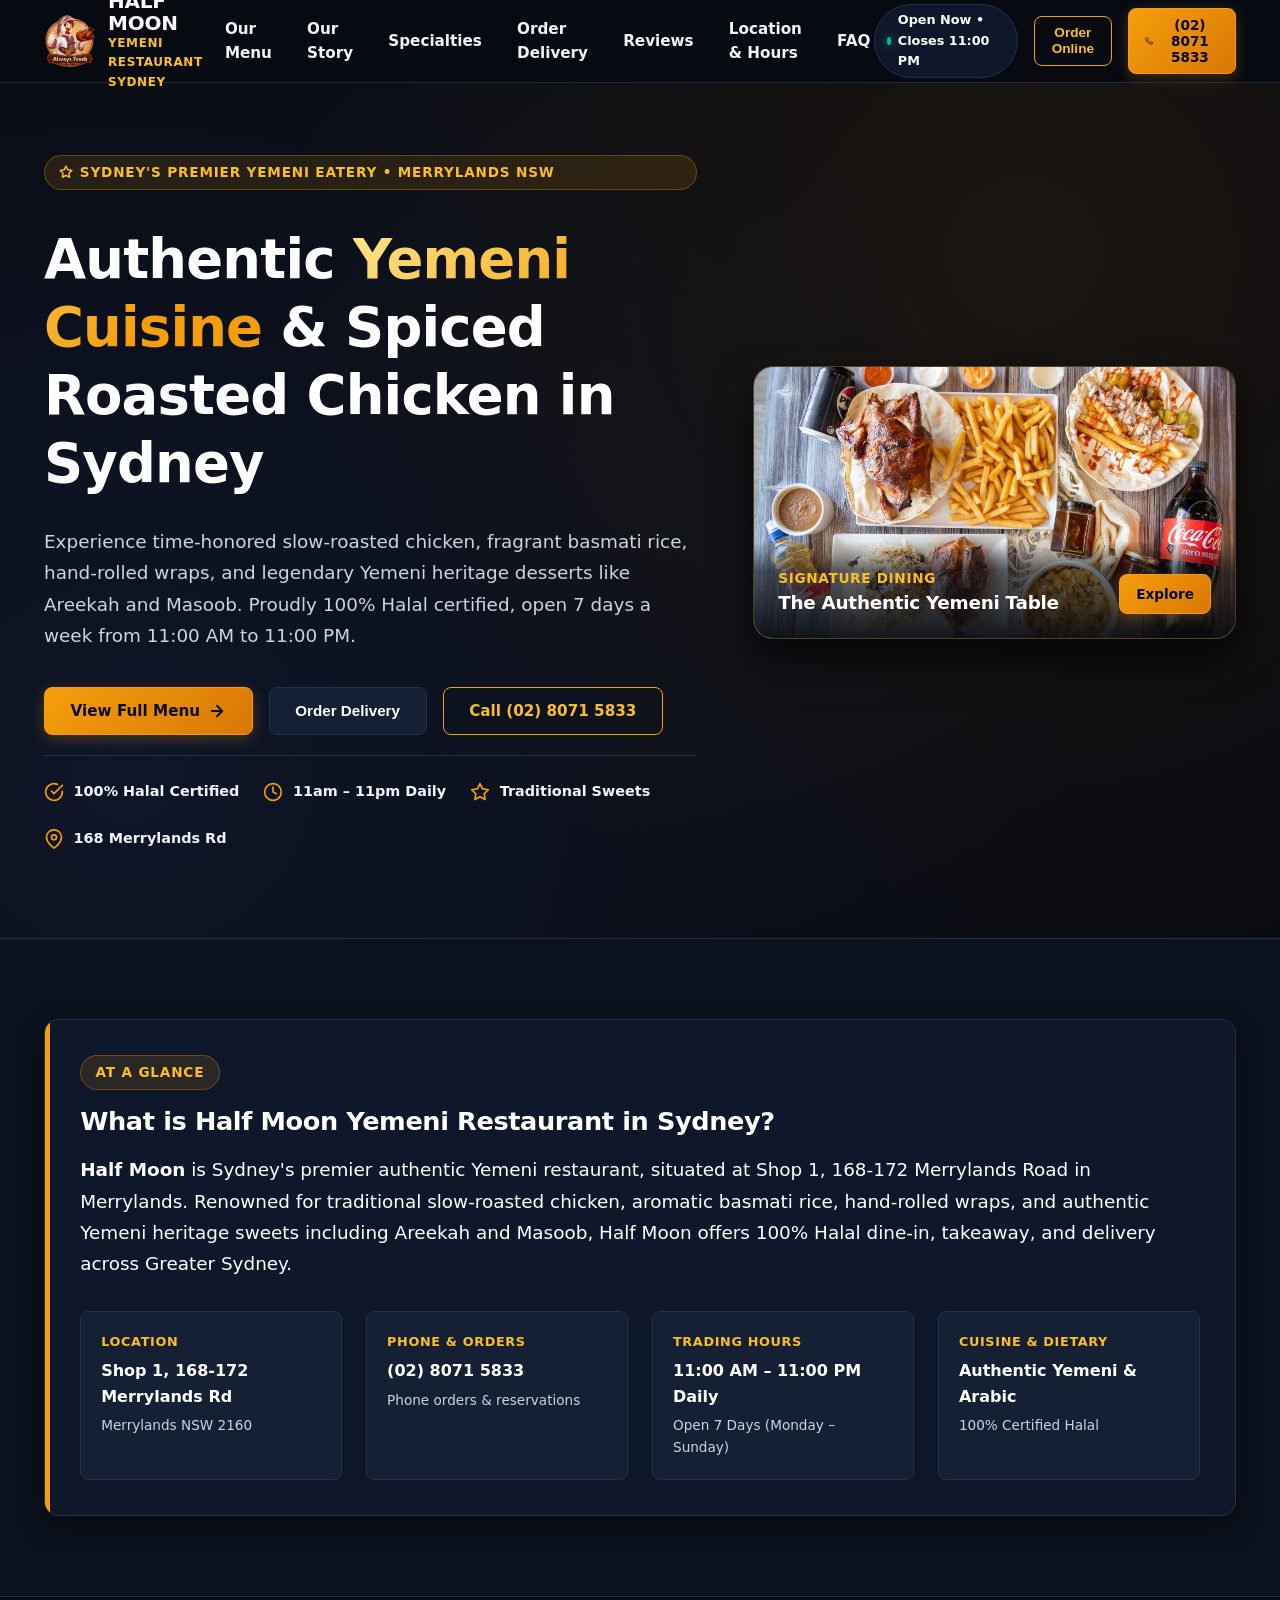
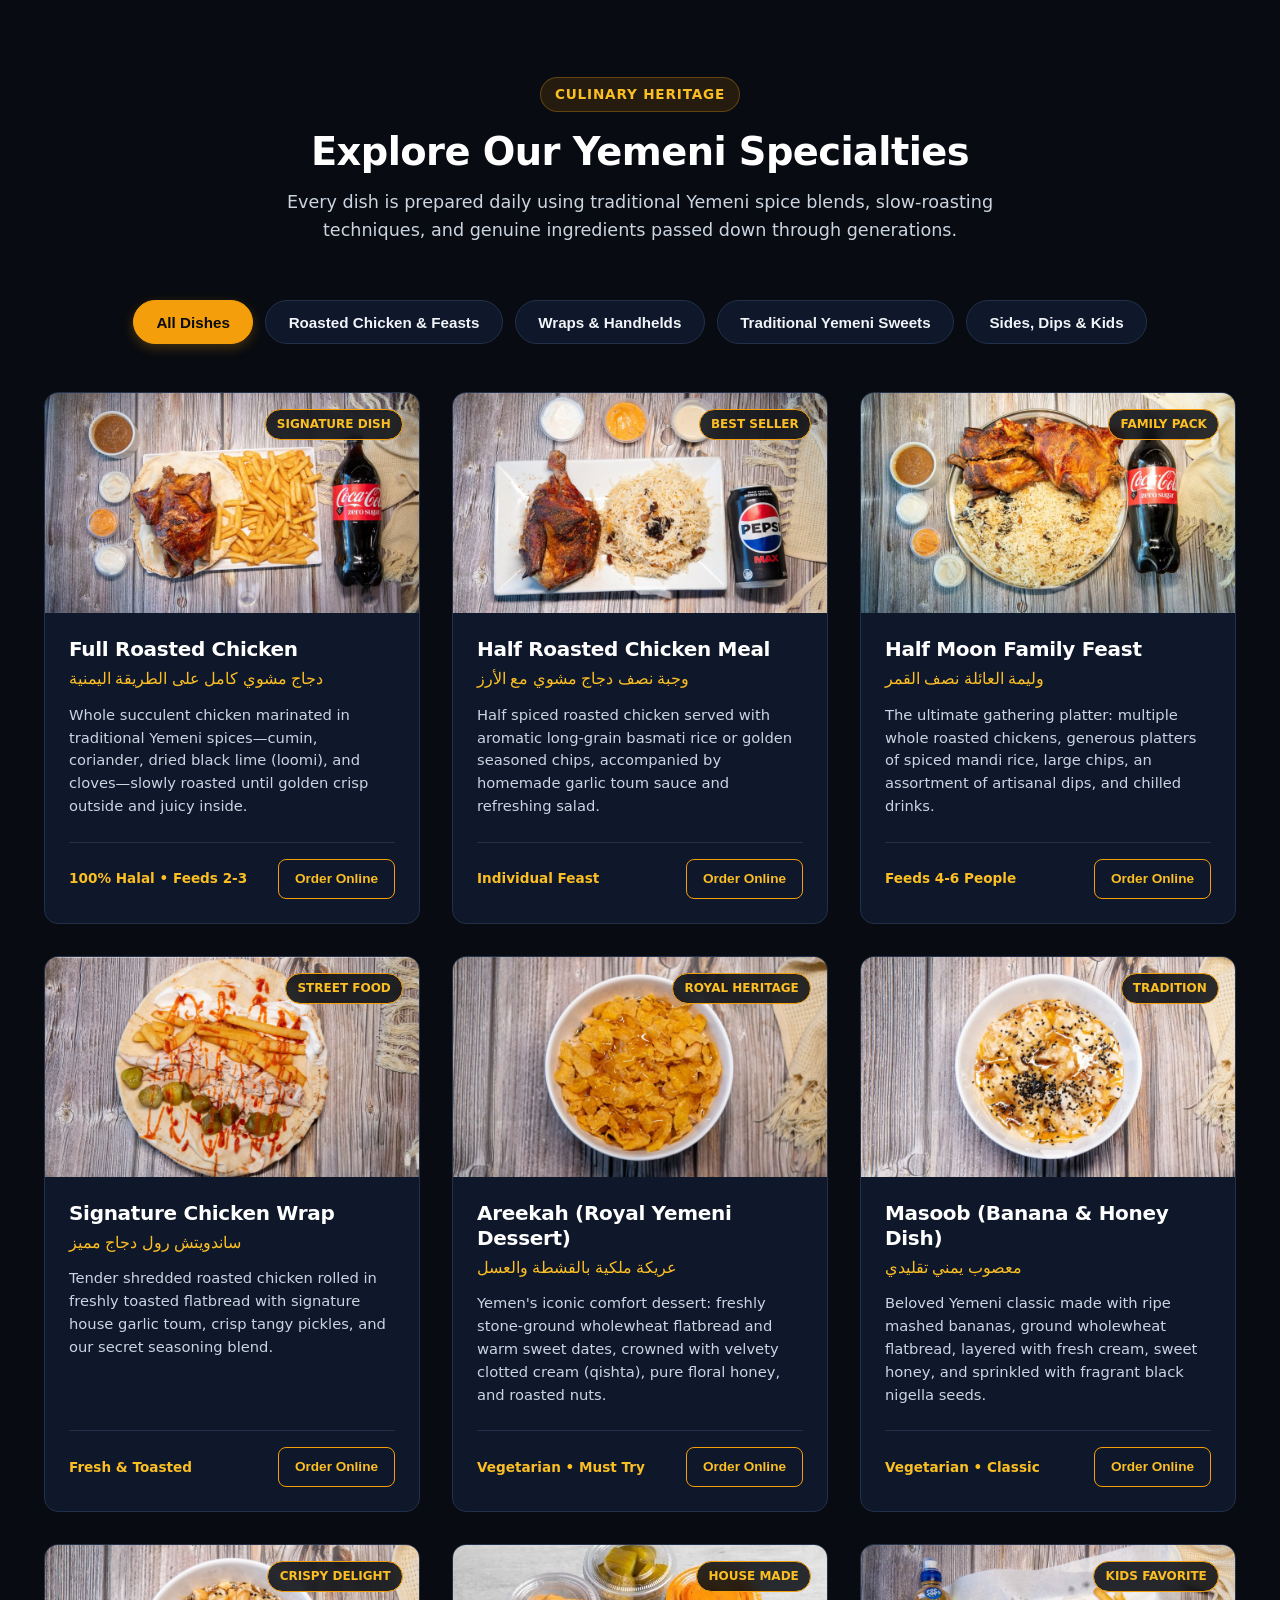
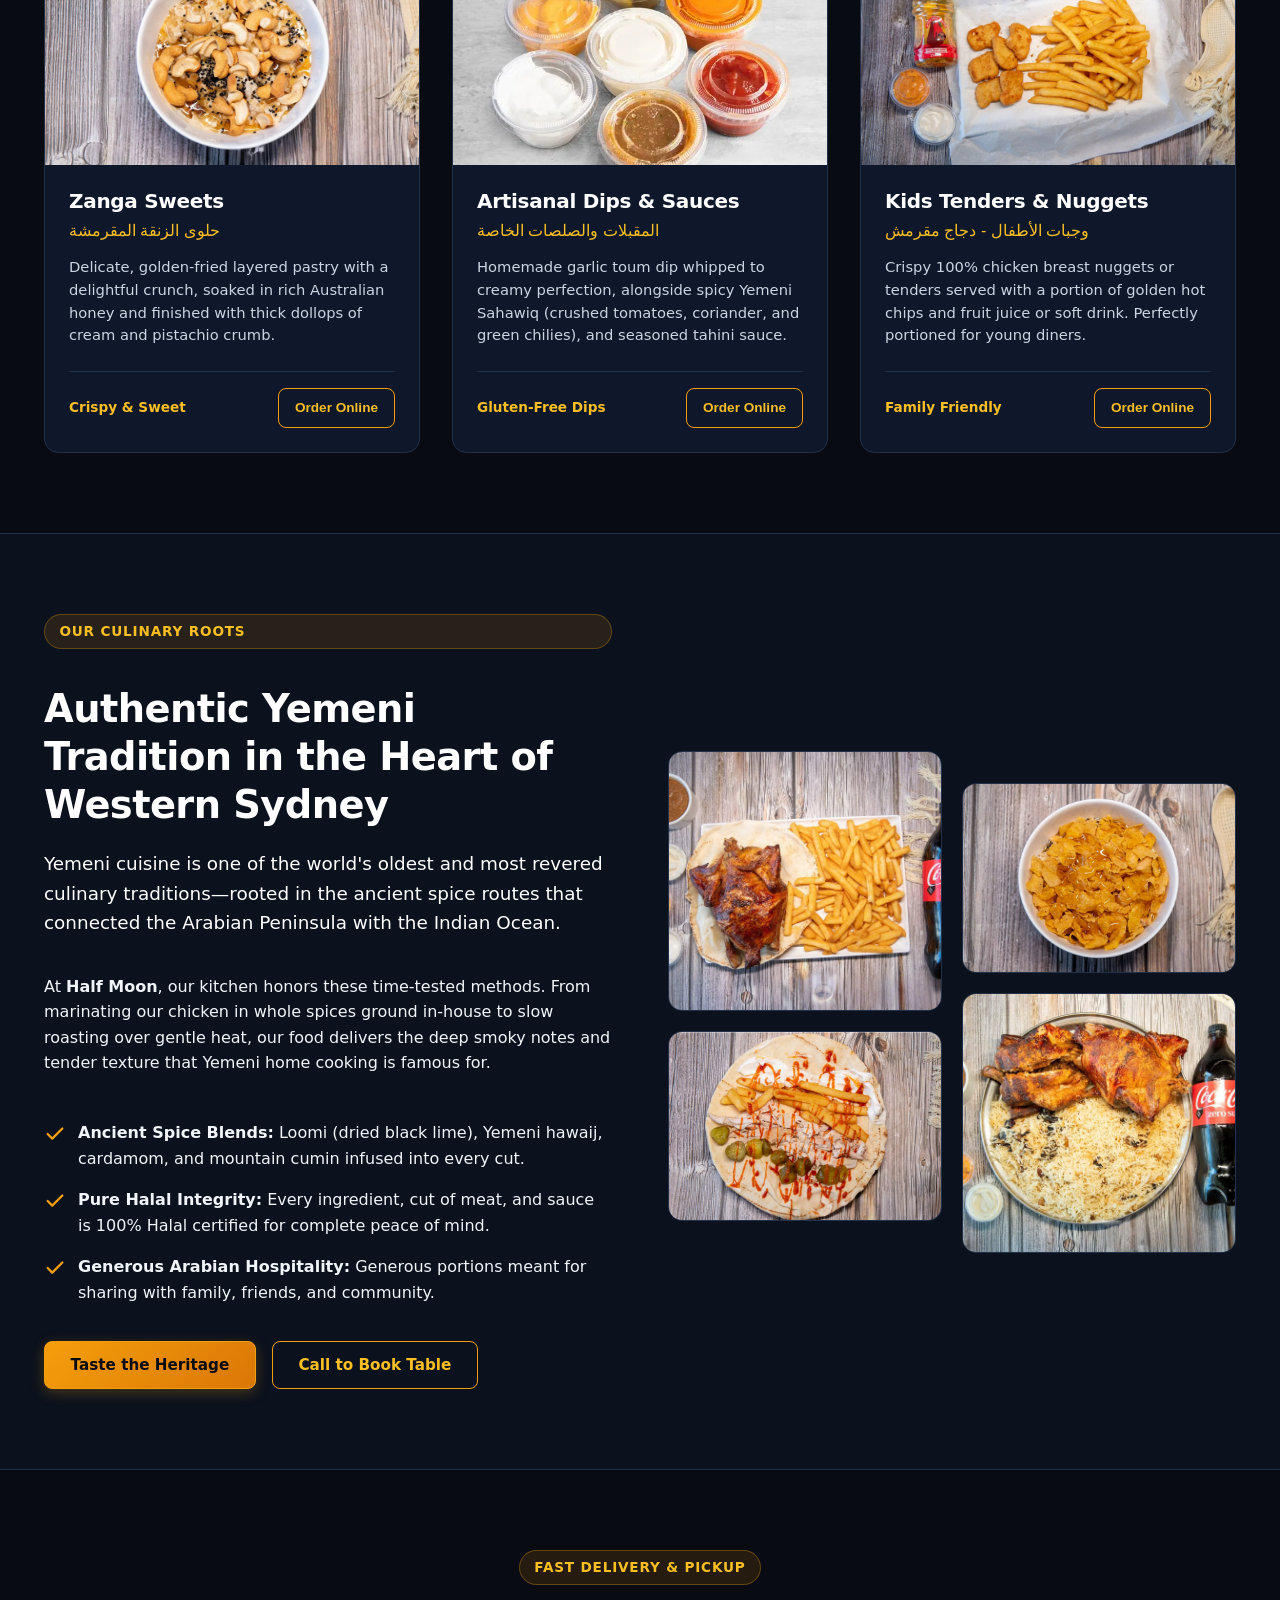
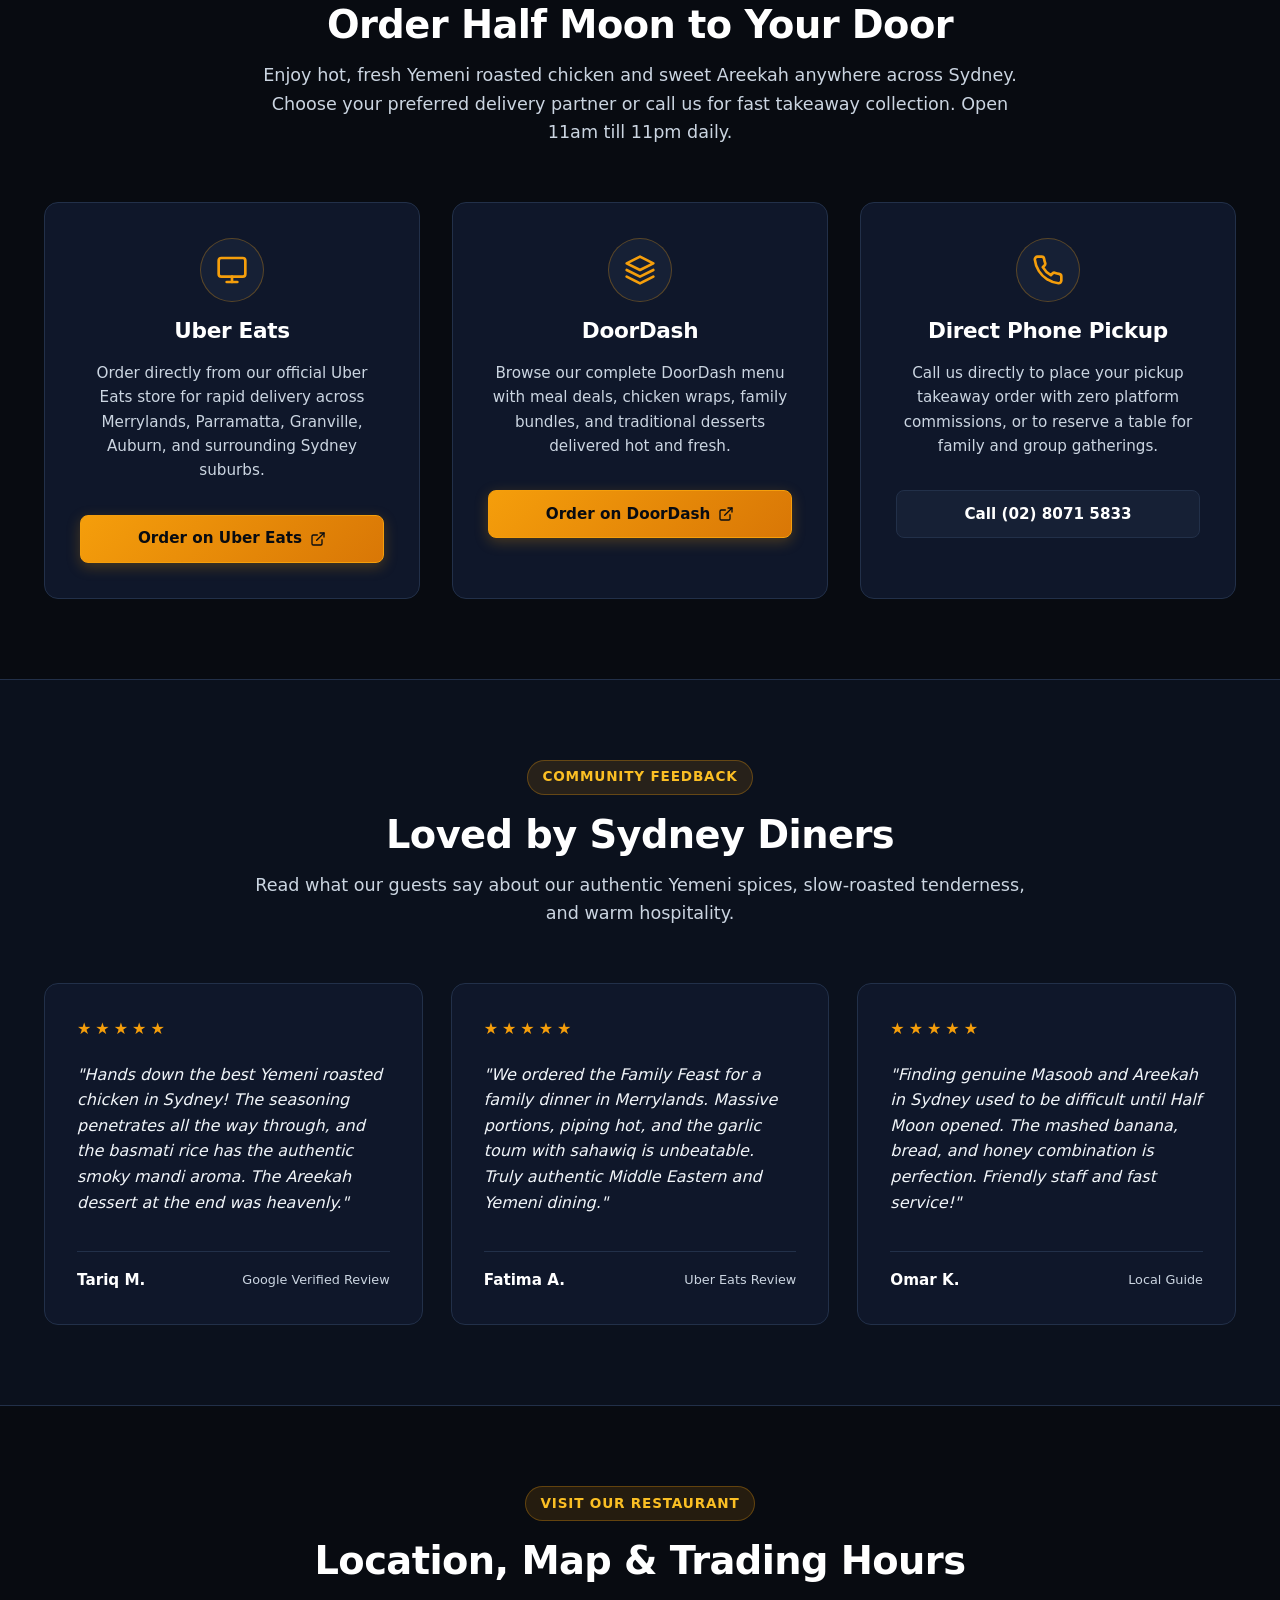
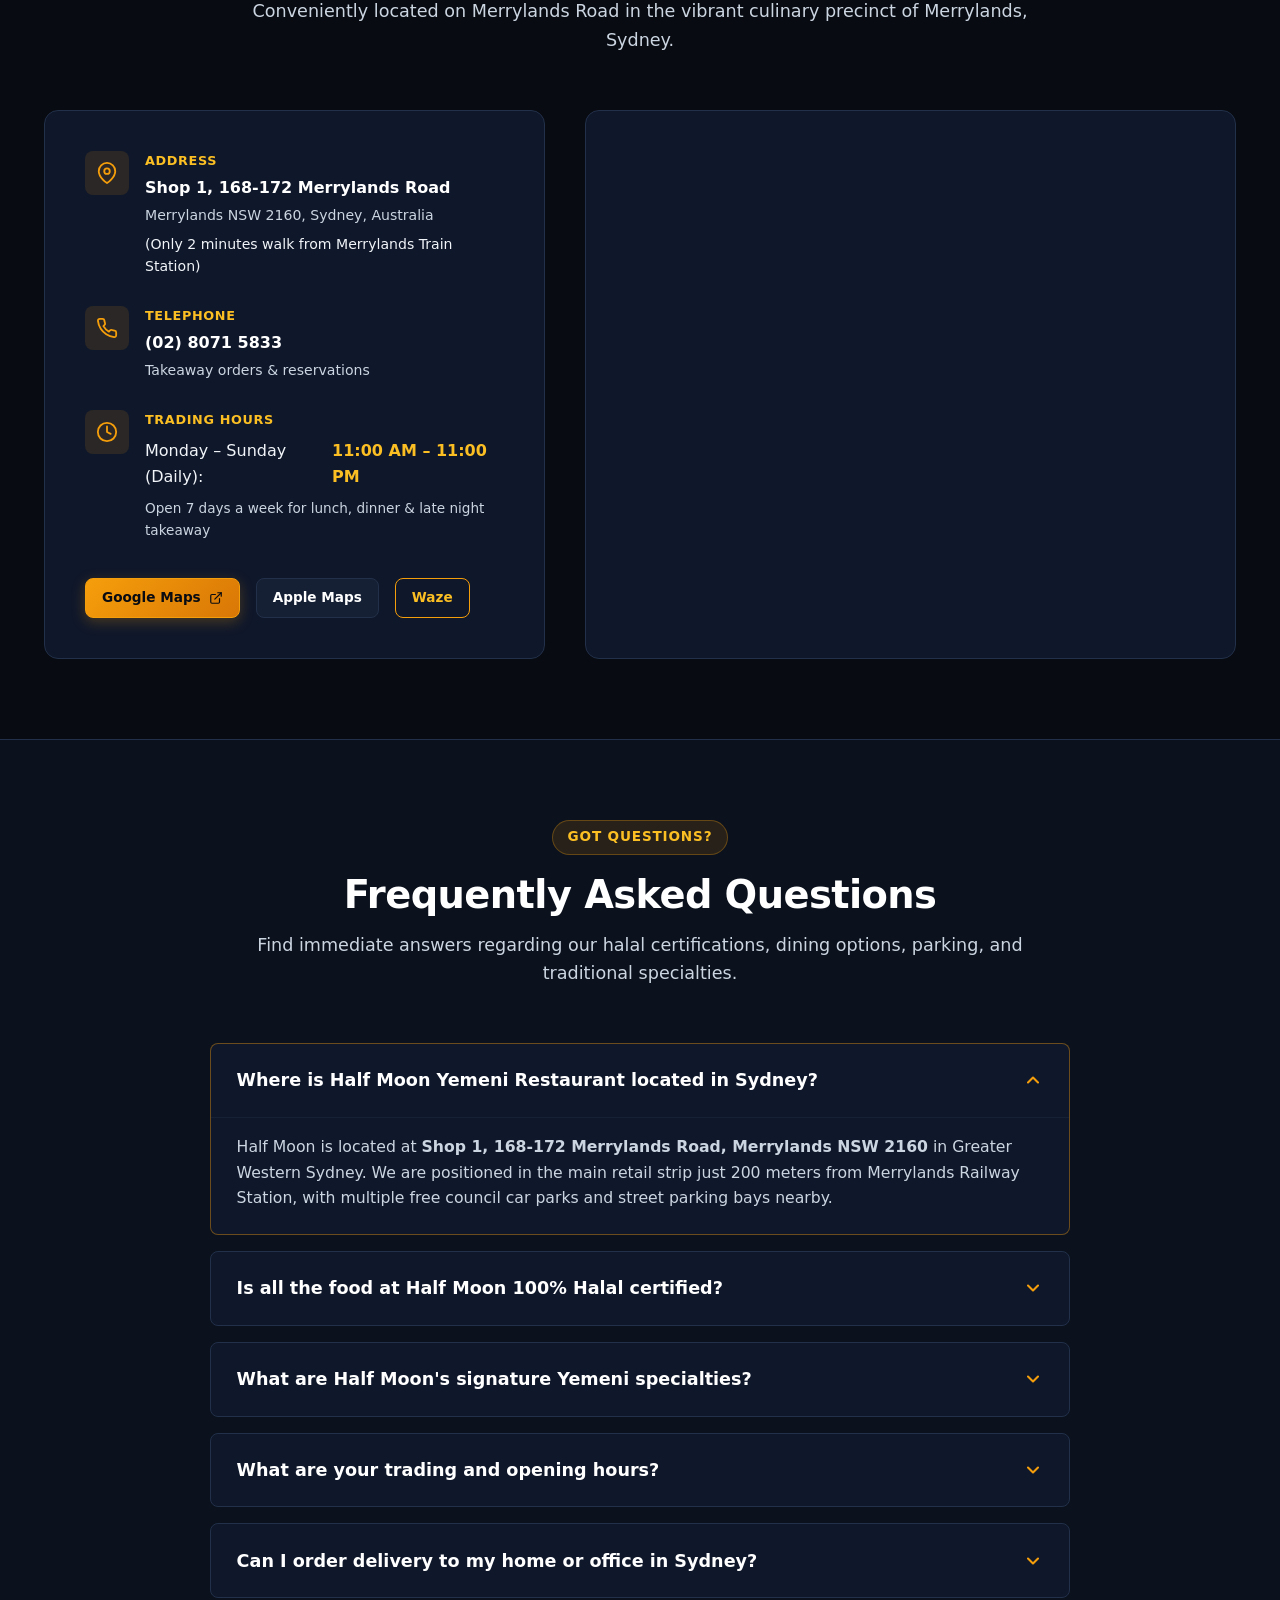
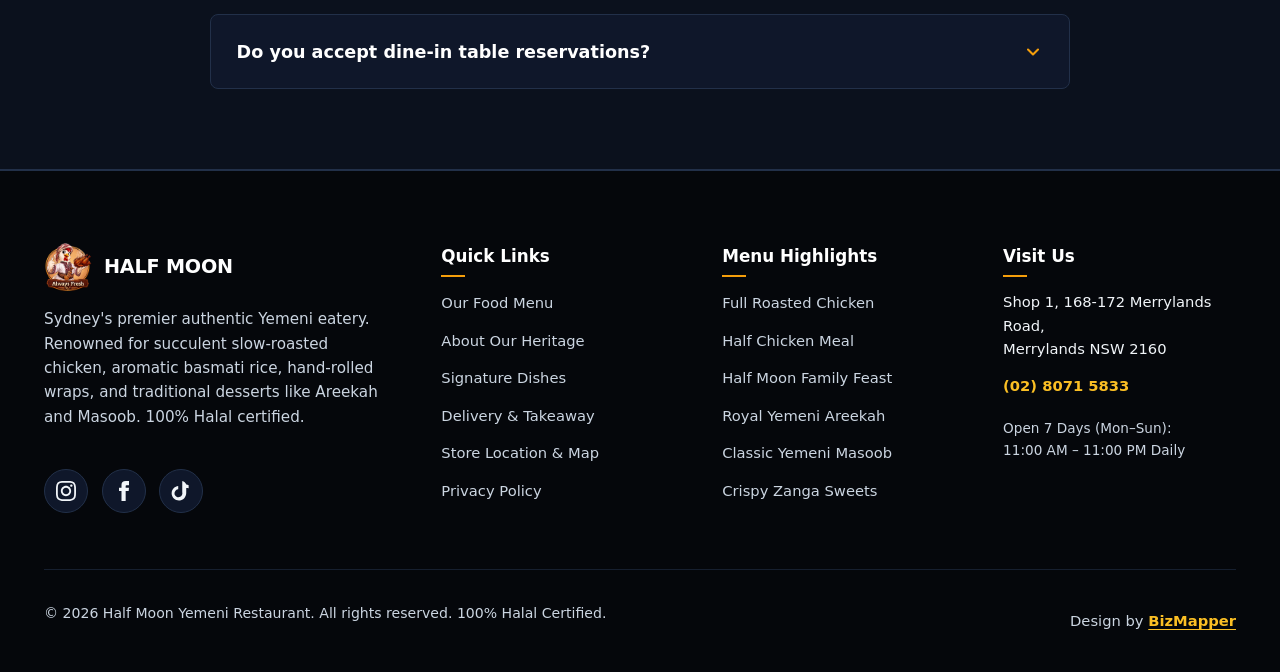
==== commit 5a1fa5ab: "Update footer attribution to Design by BizMapper" ====
--- a/index.html
+++ b/index.html
@@ -1354,7 +1354,7 @@
 
         <!-- Required BizMapper Attribution with link inside BizMapper -->
         <p class="footer-designer">
-          Design by <a href="https://bizmapper.github.io" target="_blank" rel="noopener noreferrer">BizMapper</a> [bizmapper.github.io]
+          Design by <a href="https://bizmapper.github.io/" target="_blank" rel="noopener noreferrer">BizMapper</a>
         </p>
       </div>
     </div>
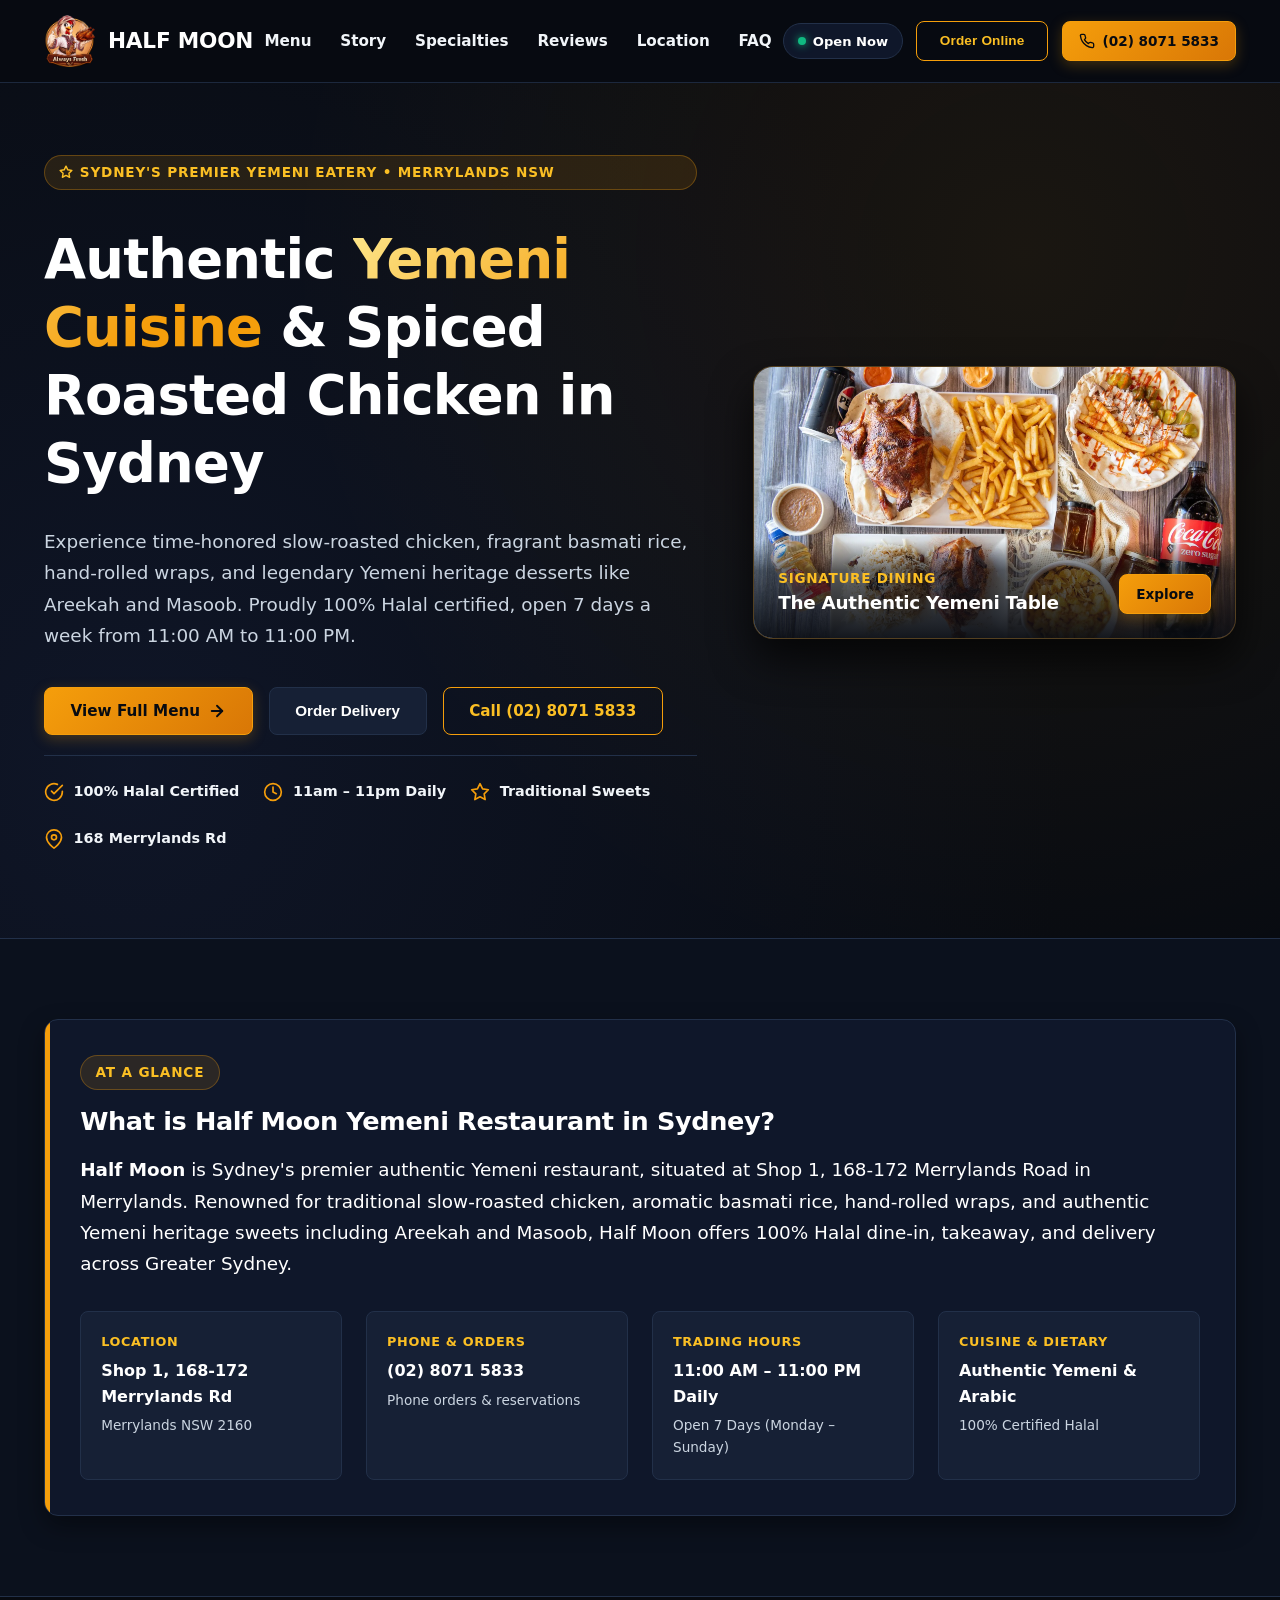
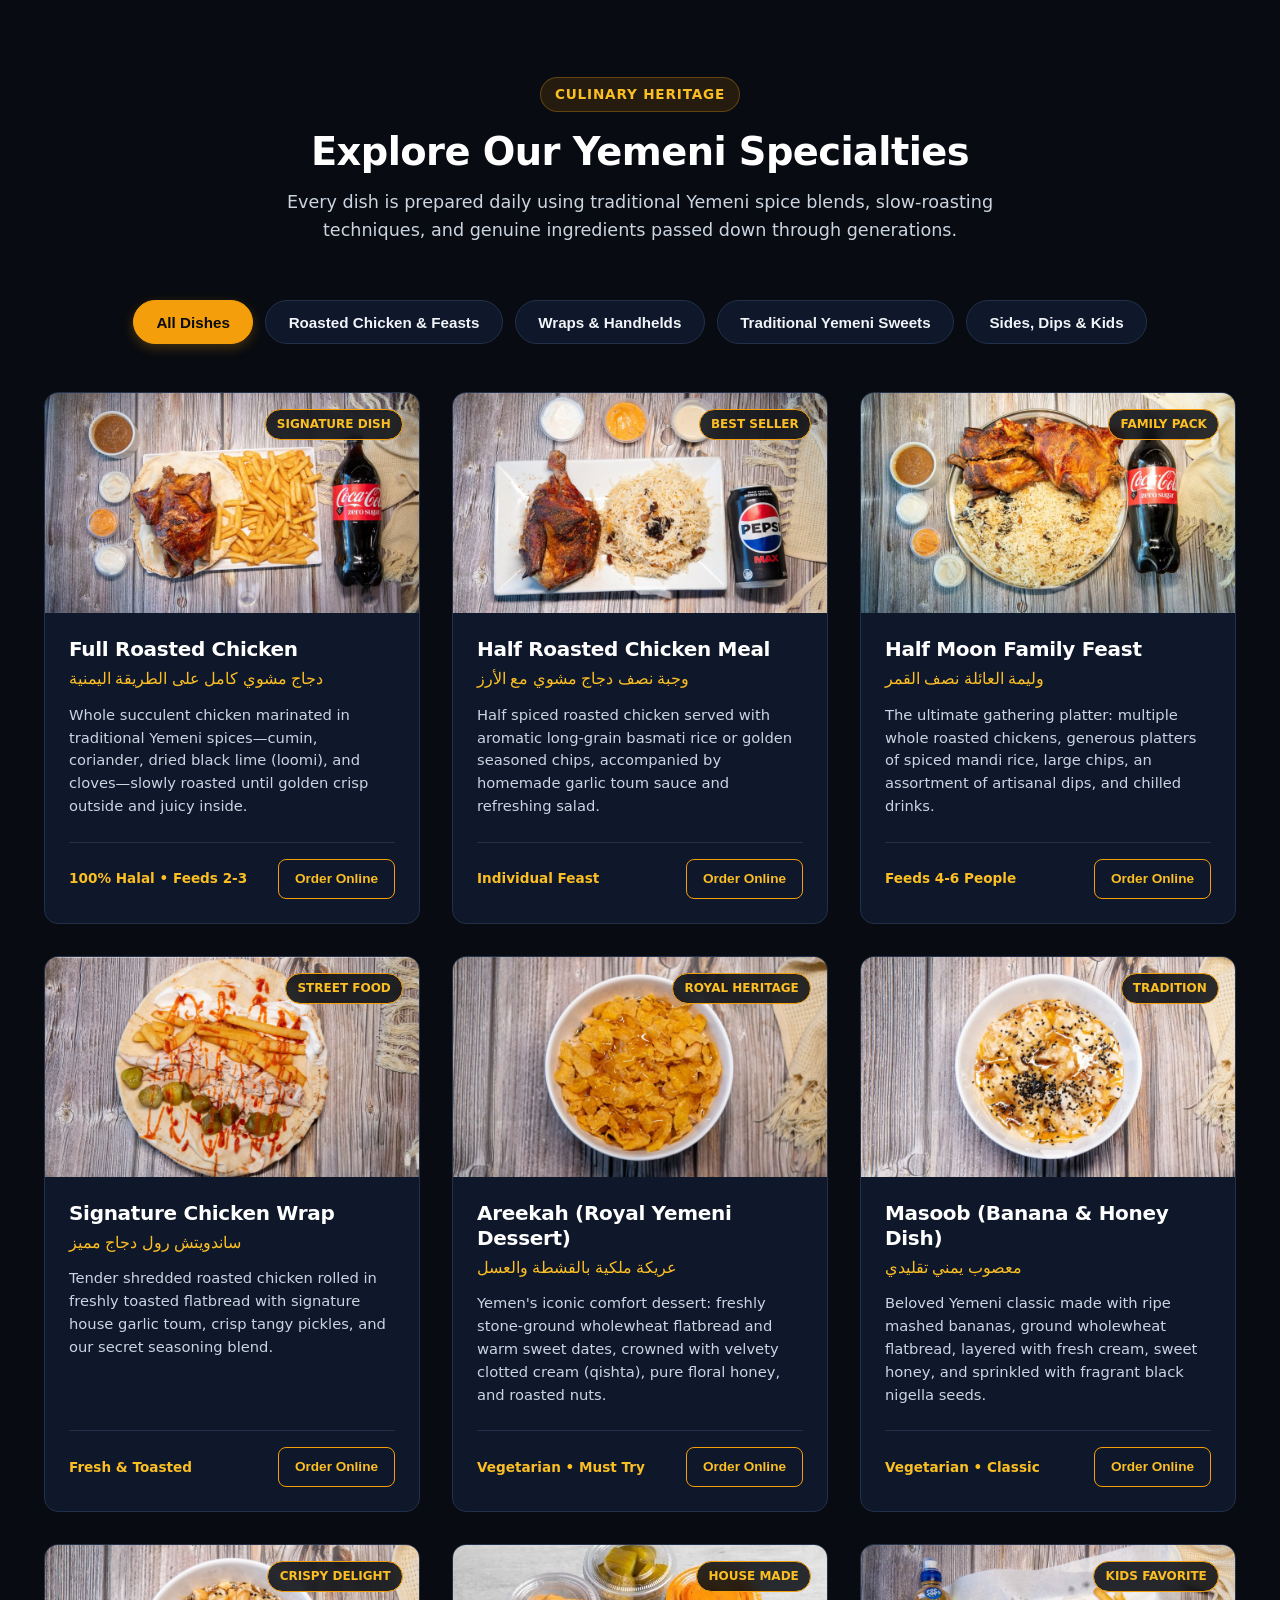
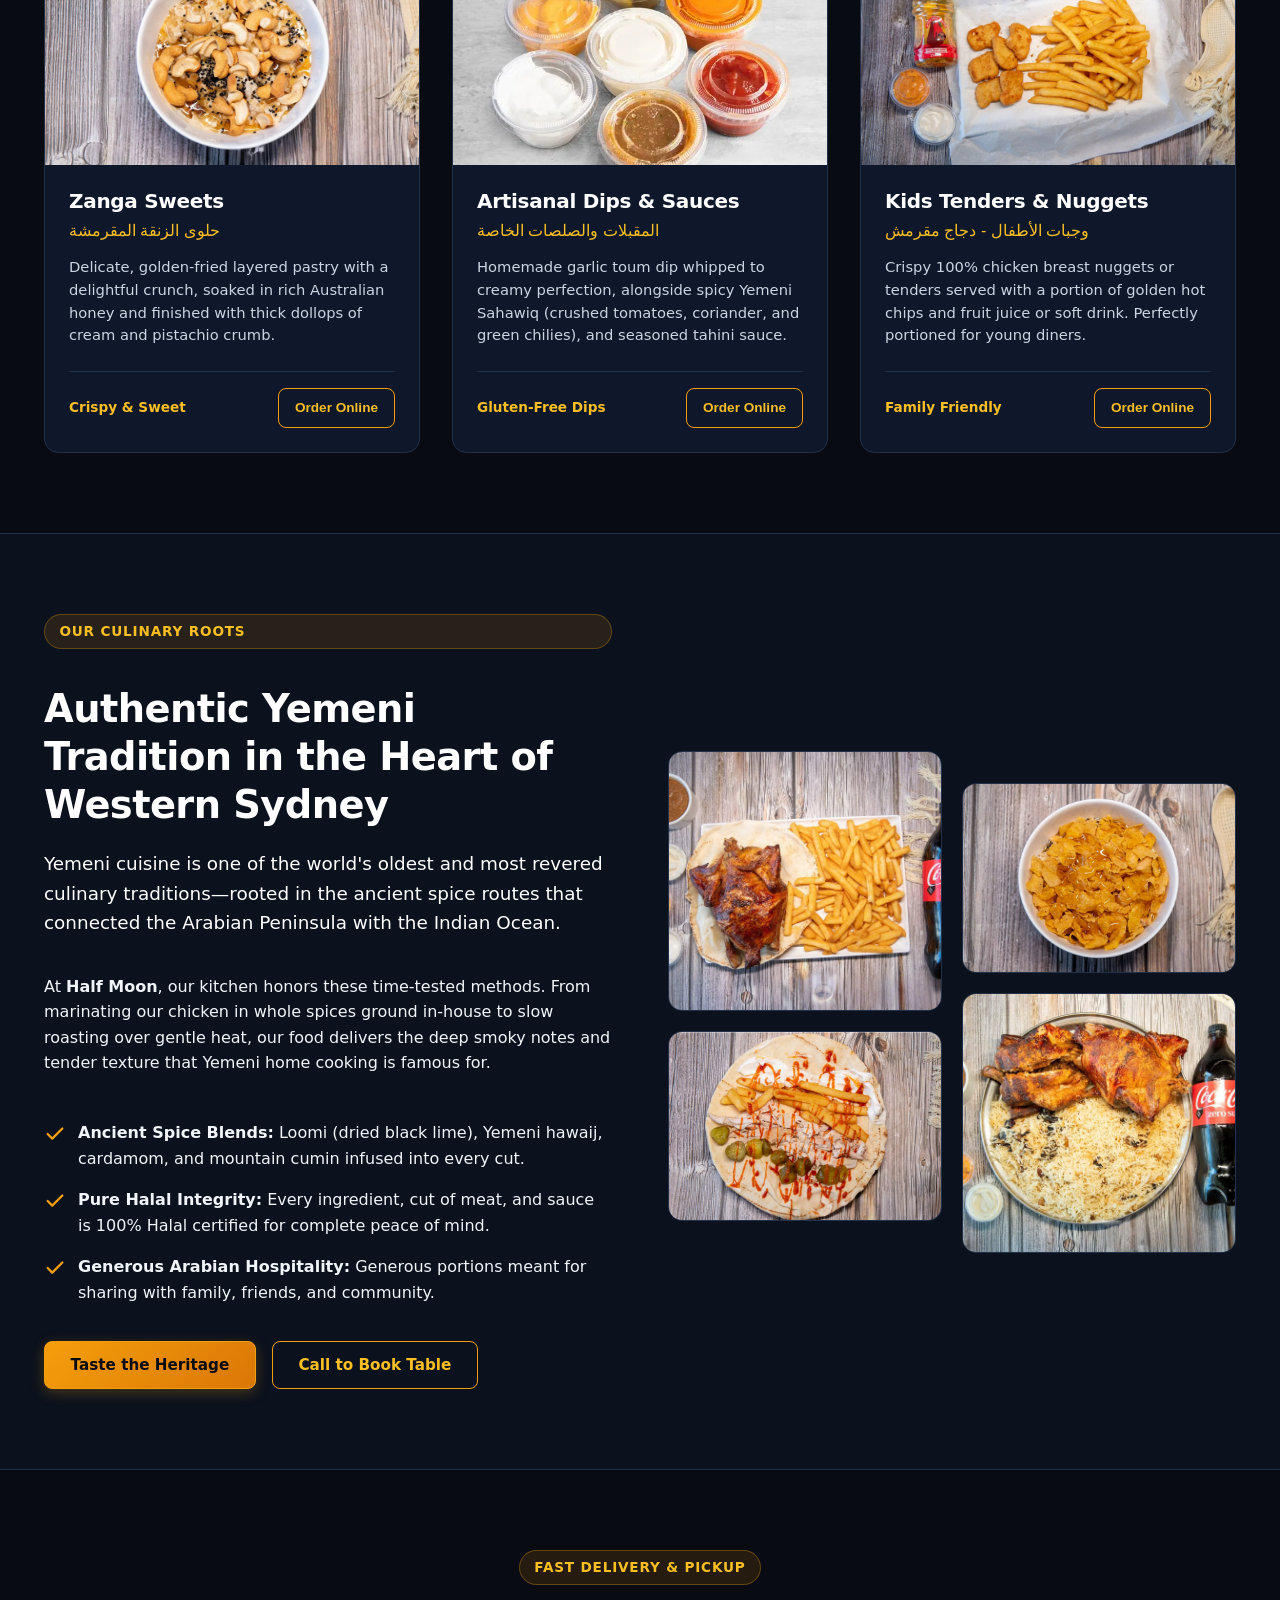
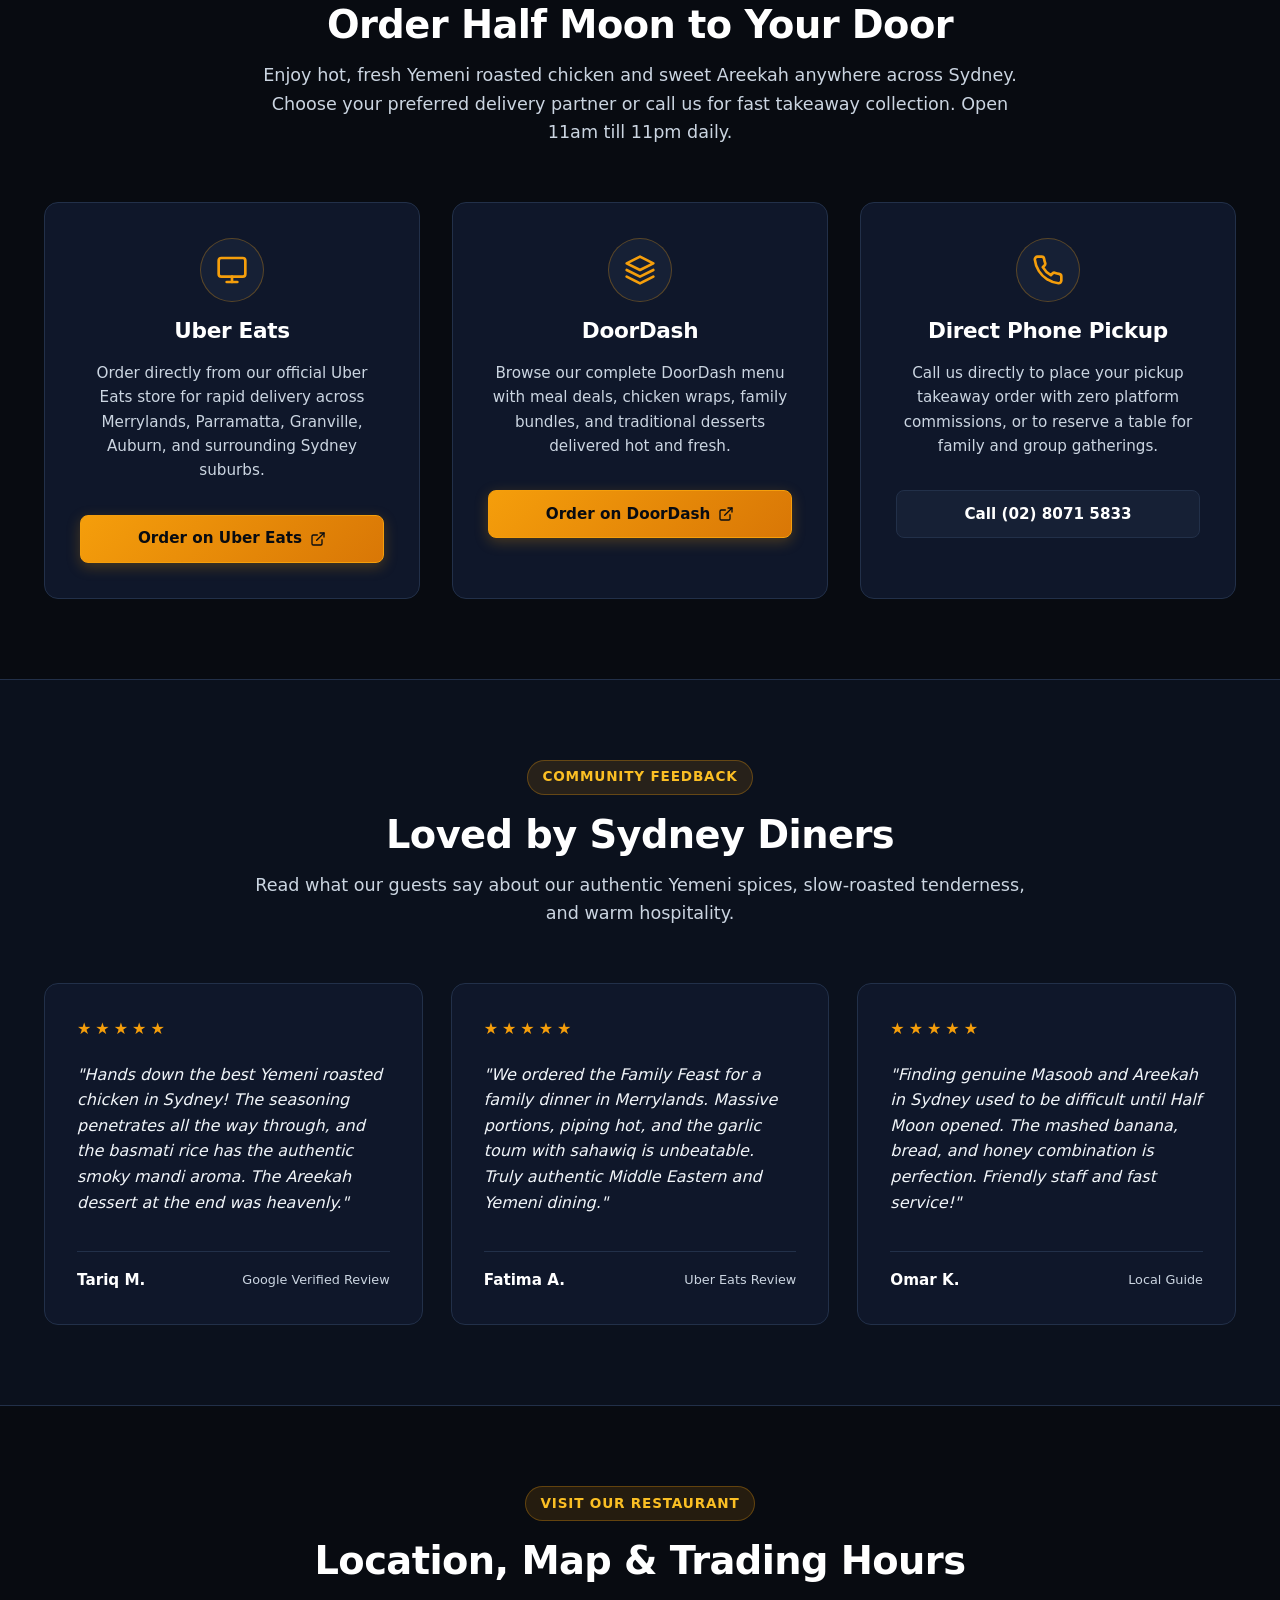
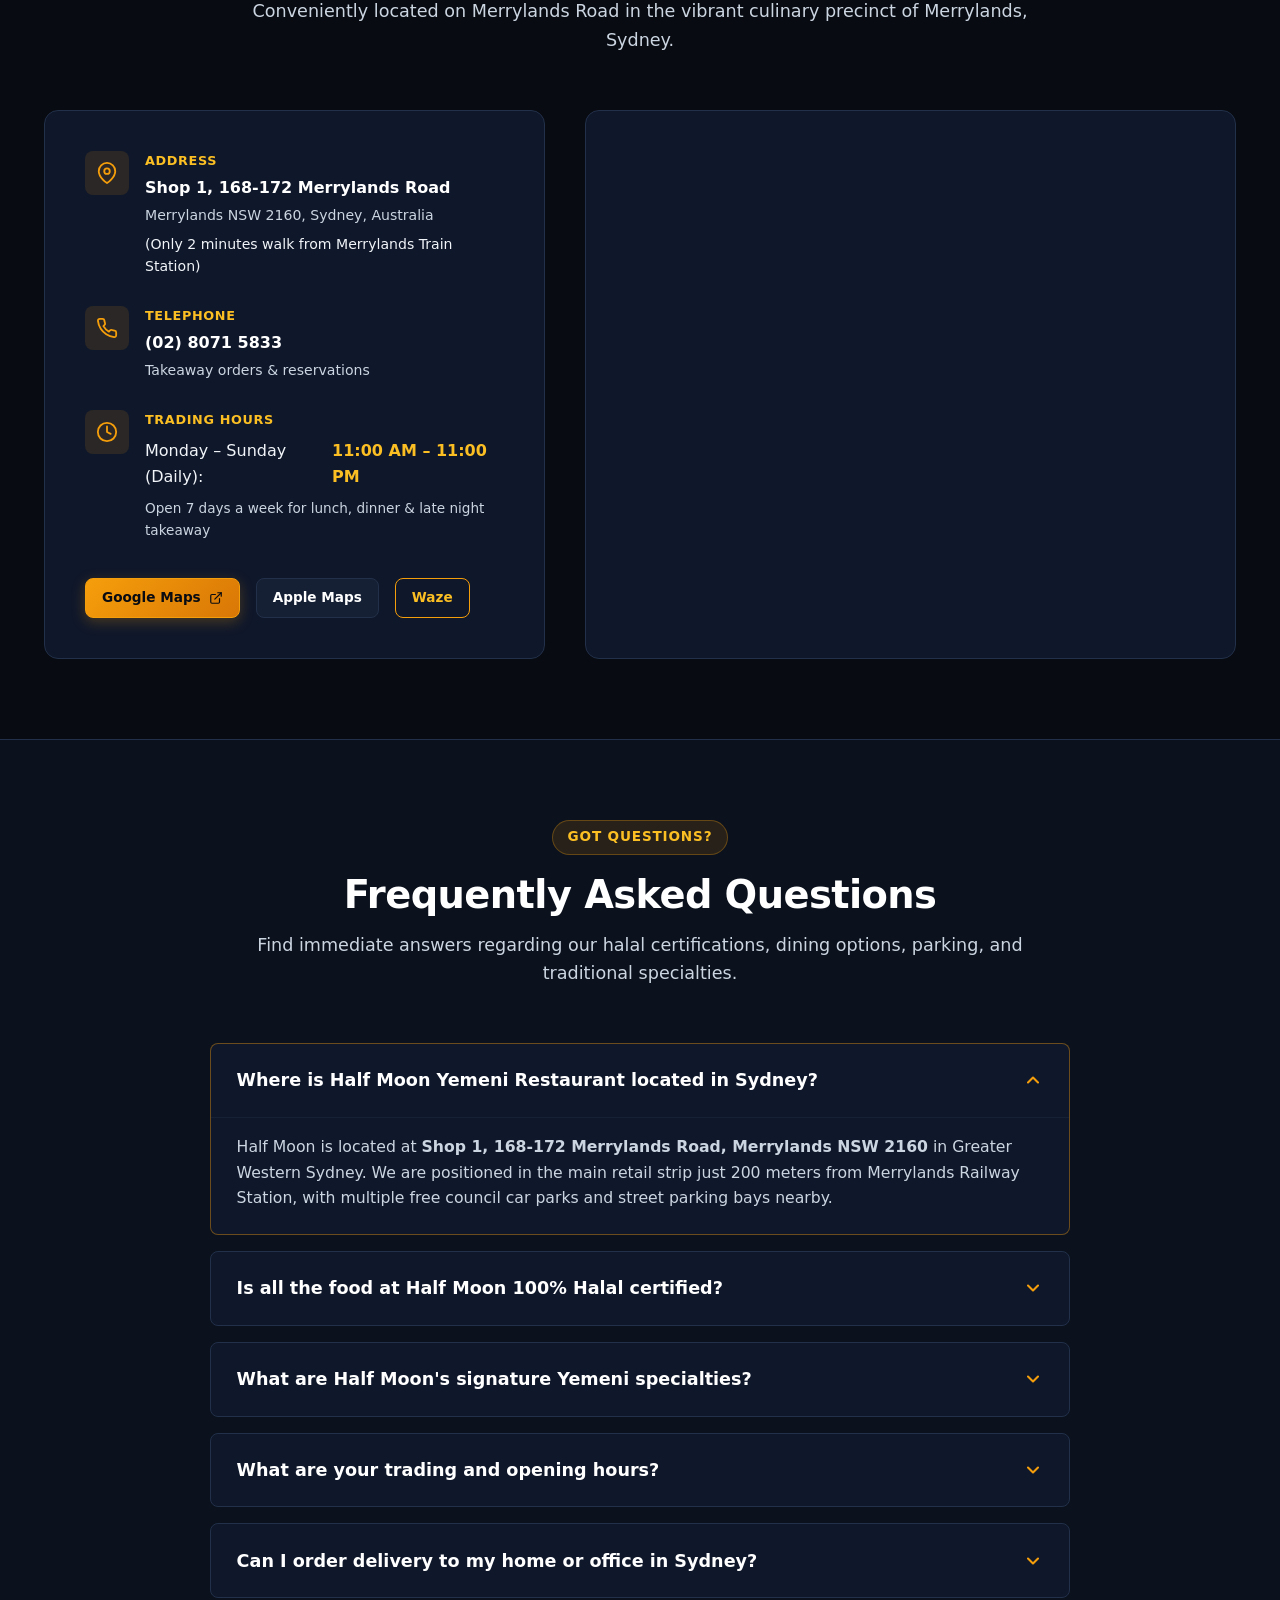
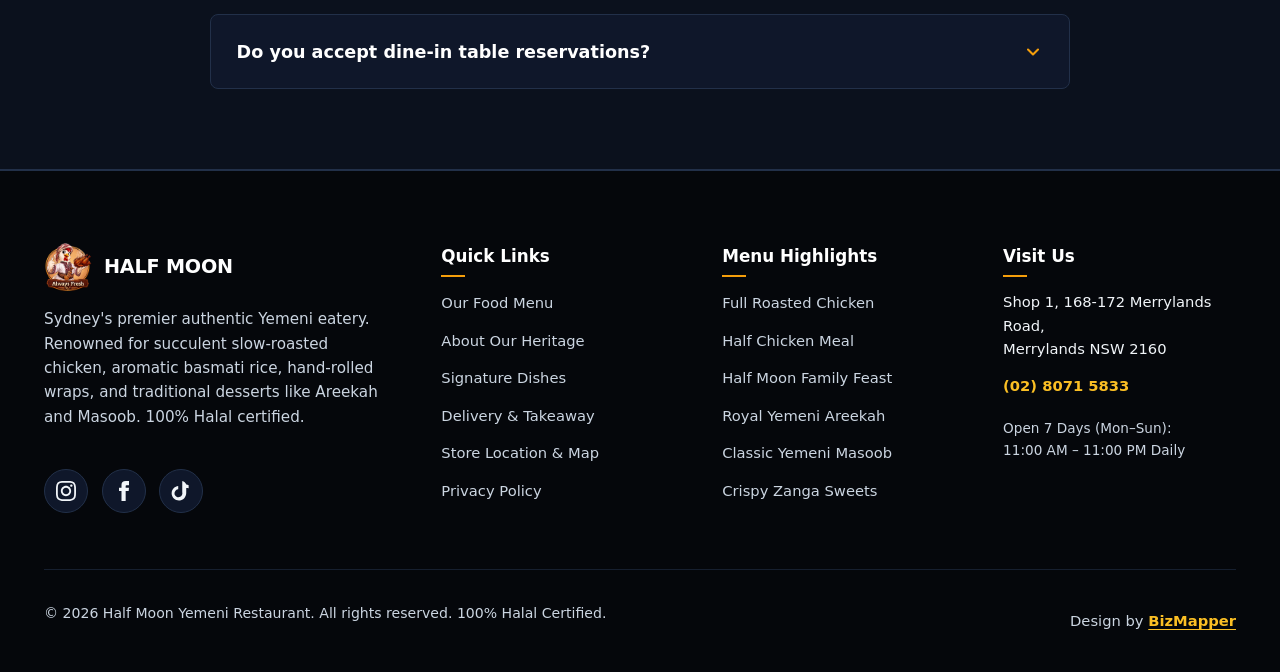
==== commit ab72ddc4: "Refactor navbar: single-line items, compact brand, Open Now badge, stretched Order Online, and singl" ====
--- a/index.html
+++ b/index.html
@@ -306,43 +306,39 @@
   <header class="site-header" role="banner">
     <div class="container nav-wrapper">
       <!-- Brand Logo & Identity -->
-      <a href="/" class="brand-link" aria-label="Half Moon Yemeni Restaurant Homepage">
+      <a href="/" class="brand-link" aria-label="Half Moon Homepage">
         <img src="/Logo/Half%20Moon%20Logo%20NBG.png" 
-             alt="Half Moon Yemeni Restaurant Logo" 
+             alt="Half Moon Logo" 
              class="brand-logo" 
              width="52" 
              height="52" />
-        <div class="brand-info">
-          <span class="brand-title">HALF MOON</span>
-          <span class="brand-tagline">Yemeni Restaurant Sydney</span>
-        </div>
+        <span class="brand-title">HALF MOON</span>
       </a>
 
       <!-- Desktop Navigation Menu -->
       <nav class="nav-desktop" aria-label="Main Navigation">
-        <a href="#menu" class="nav-link">Our Menu</a>
-        <a href="#about" class="nav-link">Our Story</a>
+        <a href="#menu" class="nav-link">Menu</a>
+        <a href="#about" class="nav-link">Story</a>
         <a href="#specialties" class="nav-link">Specialties</a>
-        <a href="#order" class="nav-link">Order Delivery</a>
         <a href="#reviews" class="nav-link">Reviews</a>
-        <a href="#location" class="nav-link">Location &amp; Hours</a>
+        <a href="#location" class="nav-link">Location</a>
         <a href="#faq" class="nav-link">FAQ</a>
       </nav>
 
       <!-- Header Action Elements (Live Indicator & CTAs) -->
       <div class="nav-actions">
         <!-- Live Open / Closed Timezone Status Badge -->
-        <div id="live-status-pill" class="status-indicator" aria-live="polite">
+        <div id="live-status-pill" class="status-indicator" aria-live="polite" title="Half Moon is open today 11:00 AM – 11:00 PM">
           <span class="status-dot" aria-hidden="true"></span>
-          <span>Checking hours...</span>
-        </div>
-
-        <!-- Order Online Action Button -->
-        <button type="button" class="btn btn-outline btn-sm open-order-modal">
+          <span>Open Now</span>
+        </div>
+
+        <!-- Order Online Action Button (Stretched) -->
+        <button type="button" class="btn btn-outline btn-sm btn-order-online open-order-modal">
           <span>Order Online</span>
         </button>
 
-        <!-- Phone Call Quick Action -->
+        <!-- Phone Call Quick Action (Single Line) -->
         <a href="tel:0280715833" class="btn btn-primary btn-sm" aria-label="Call Half Moon Restaurant at (02) 8071 5833">
           <svg width="16" height="16" viewBox="0 0 24 24" fill="none" stroke="currentColor" stroke-width="2" stroke-linecap="round" stroke-linejoin="round" aria-hidden="true">
             <path d="M22 16.92v3a2 2 0 0 1-2.18 2 19.79 19.79 0 0 1-8.63-3.07 19.5 19.5 0 0 1-6-6 19.79 19.79 0 0 1-3.07-8.67A2 2 0 0 1 4.11 2h3a2 2 0 0 1 2 1.72 12.84 12.84 0 0 0 .7 2.81 2 2 0 0 1-.45 2.11L8.09 9.91a16 16 0 0 0 6 6l1.27-1.27a2 2 0 0 1 2.11-.45 12.84 12.84 0 0 0 2.81.7A2 2 0 0 1 22 16.92z"></path>
@@ -368,13 +364,12 @@
     <!-- Mobile Drawer Navigation -->
     <div id="mobile-drawer-menu" class="mobile-drawer" aria-label="Mobile Navigation Drawer">
       <ul class="mobile-nav-links">
-        <li><a href="#menu" class="mobile-nav-link">Our Menu</a></li>
-        <li><a href="#about" class="mobile-nav-link">Our Story &amp; Heritage</a></li>
-        <li><a href="#specialties" class="mobile-nav-link">Signature Dishes</a></li>
-        <li><a href="#order" class="mobile-nav-link">Order Delivery (Uber Eats / DoorDash)</a></li>
-        <li><a href="#reviews" class="mobile-nav-link">Customer Reviews</a></li>
-        <li><a href="#location" class="mobile-nav-link">Location, Map &amp; Trading Hours</a></li>
-        <li><a href="#faq" class="mobile-nav-link">Frequently Asked Questions</a></li>
+        <li><a href="#menu" class="mobile-nav-link">Menu</a></li>
+        <li><a href="#about" class="mobile-nav-link">Story</a></li>
+        <li><a href="#specialties" class="mobile-nav-link">Specialties</a></li>
+        <li><a href="#reviews" class="mobile-nav-link">Reviews</a></li>
+        <li><a href="#location" class="mobile-nav-link">Location</a></li>
+        <li><a href="#faq" class="mobile-nav-link">FAQ</a></li>
         <li><a href="/privacy-policy.html" class="mobile-nav-link">Privacy Policy</a></li>
       </ul>
       <div class="btn-group" style="flex-direction: column; width: 100%; margin-top: 1rem; gap: 0.75rem;">
--- a/assets/css/styles.css
+++ b/assets/css/styles.css
@@ -222,6 +222,7 @@
   line-height: 1.2;
   min-height: 48px; /* Accessible Touch Target */
   touch-action: manipulation;
+  white-space: nowrap; /* Prevent multi-line button wrap */
 }
 
 .btn-primary {
@@ -317,24 +318,21 @@
 
 .brand-title {
   color: var(--color-text-primary);
-  font-size: 1.25rem;
+  font-size: 1.35rem;
   font-weight: 800;
-  line-height: 1.1;
+  line-height: 1;
   letter-spacing: -0.01em;
+  white-space: nowrap;
 }
 
 .brand-tagline {
-  color: var(--color-text-gold);
-  font-size: 0.75rem;
-  font-weight: 600;
-  letter-spacing: 0.05em;
-  text-transform: uppercase;
+  display: none;
 }
 
 .nav-desktop {
   display: flex;
   align-items: center;
-  gap: 1.8rem;
+  gap: 1.4rem;
   list-style: none;
 }
 
@@ -344,6 +342,7 @@
   font-weight: 600;
   padding: 0.4rem 0.2rem;
   position: relative;
+  white-space: nowrap;
   transition: color var(--transition-fast);
 }
 
@@ -354,7 +353,16 @@
 .nav-actions {
   display: flex;
   align-items: center;
-  gap: 1rem;
+  gap: 0.85rem;
+  flex-shrink: 0;
+}
+
+/* Stretched Order Online Button */
+.btn-order-online {
+  padding: 0.55rem 1.4rem;
+  min-width: 130px;
+  font-weight: 700;
+  letter-spacing: 0.01em;
 }
 
 /* Live Open/Closed Status Indicator */
@@ -362,13 +370,15 @@
   display: inline-flex;
   align-items: center;
   gap: 0.45rem;
-  padding: 0.35rem 0.75rem;
+  padding: 0.4rem 0.85rem;
   border-radius: var(--radius-full);
-  font-size: 0.8rem;
+  font-size: 0.82rem;
   font-weight: 700;
   background-color: var(--color-bg-surface);
   border: 1px solid var(--color-border);
   color: var(--color-text-primary);
+  white-space: nowrap;
+  flex-shrink: 0;
 }
 
 .status-dot {
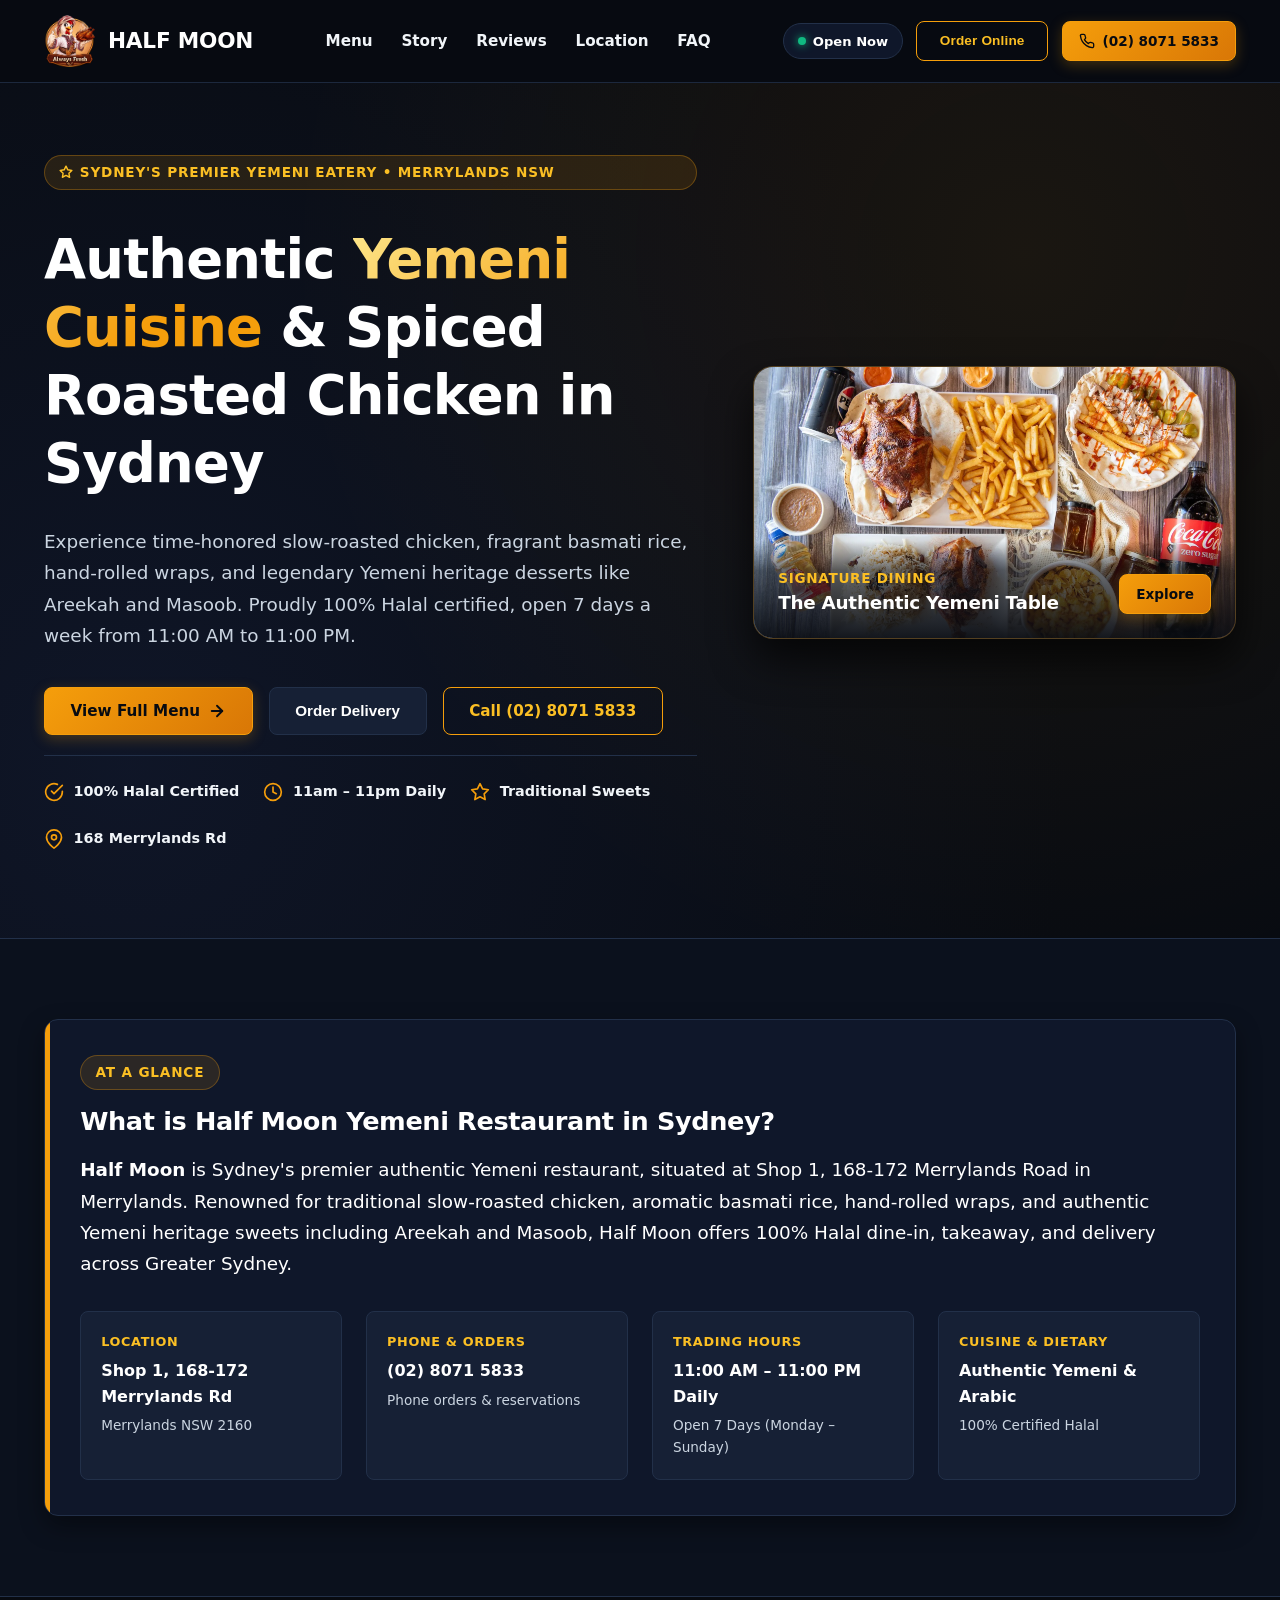
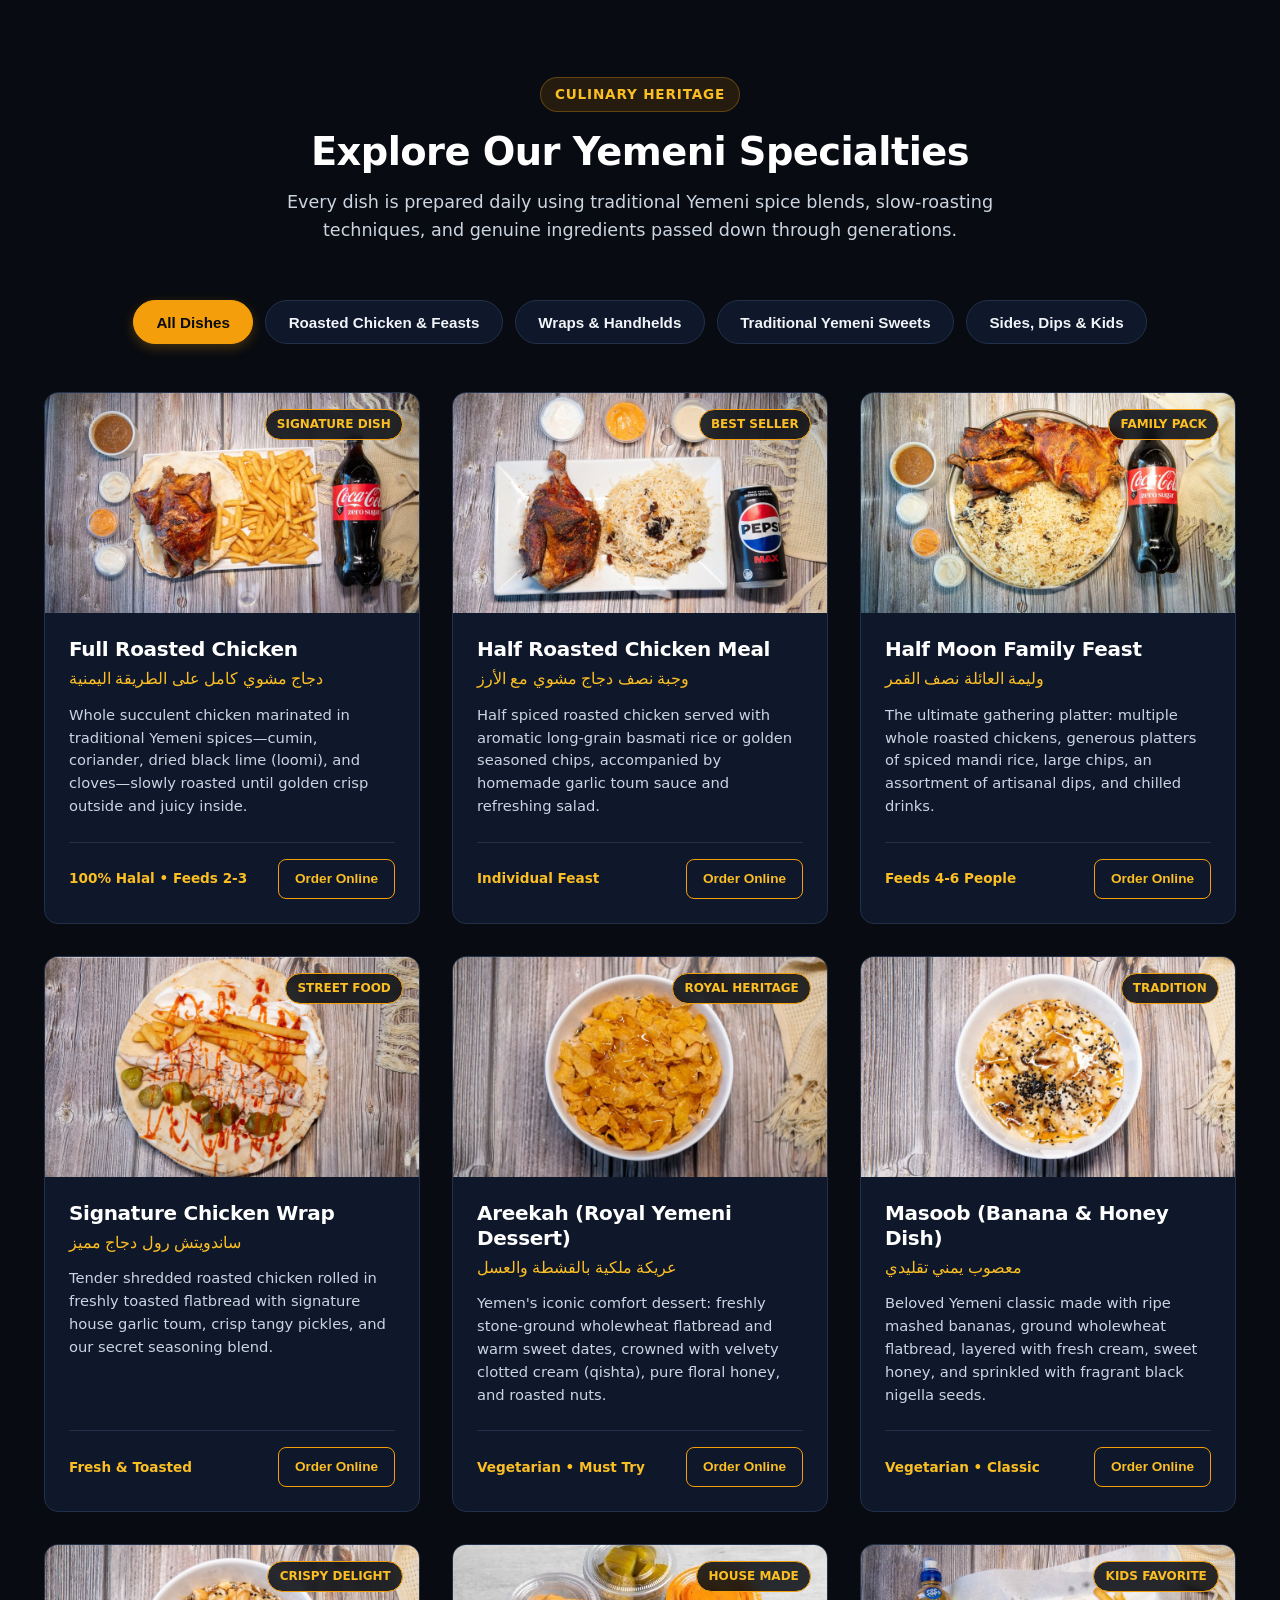
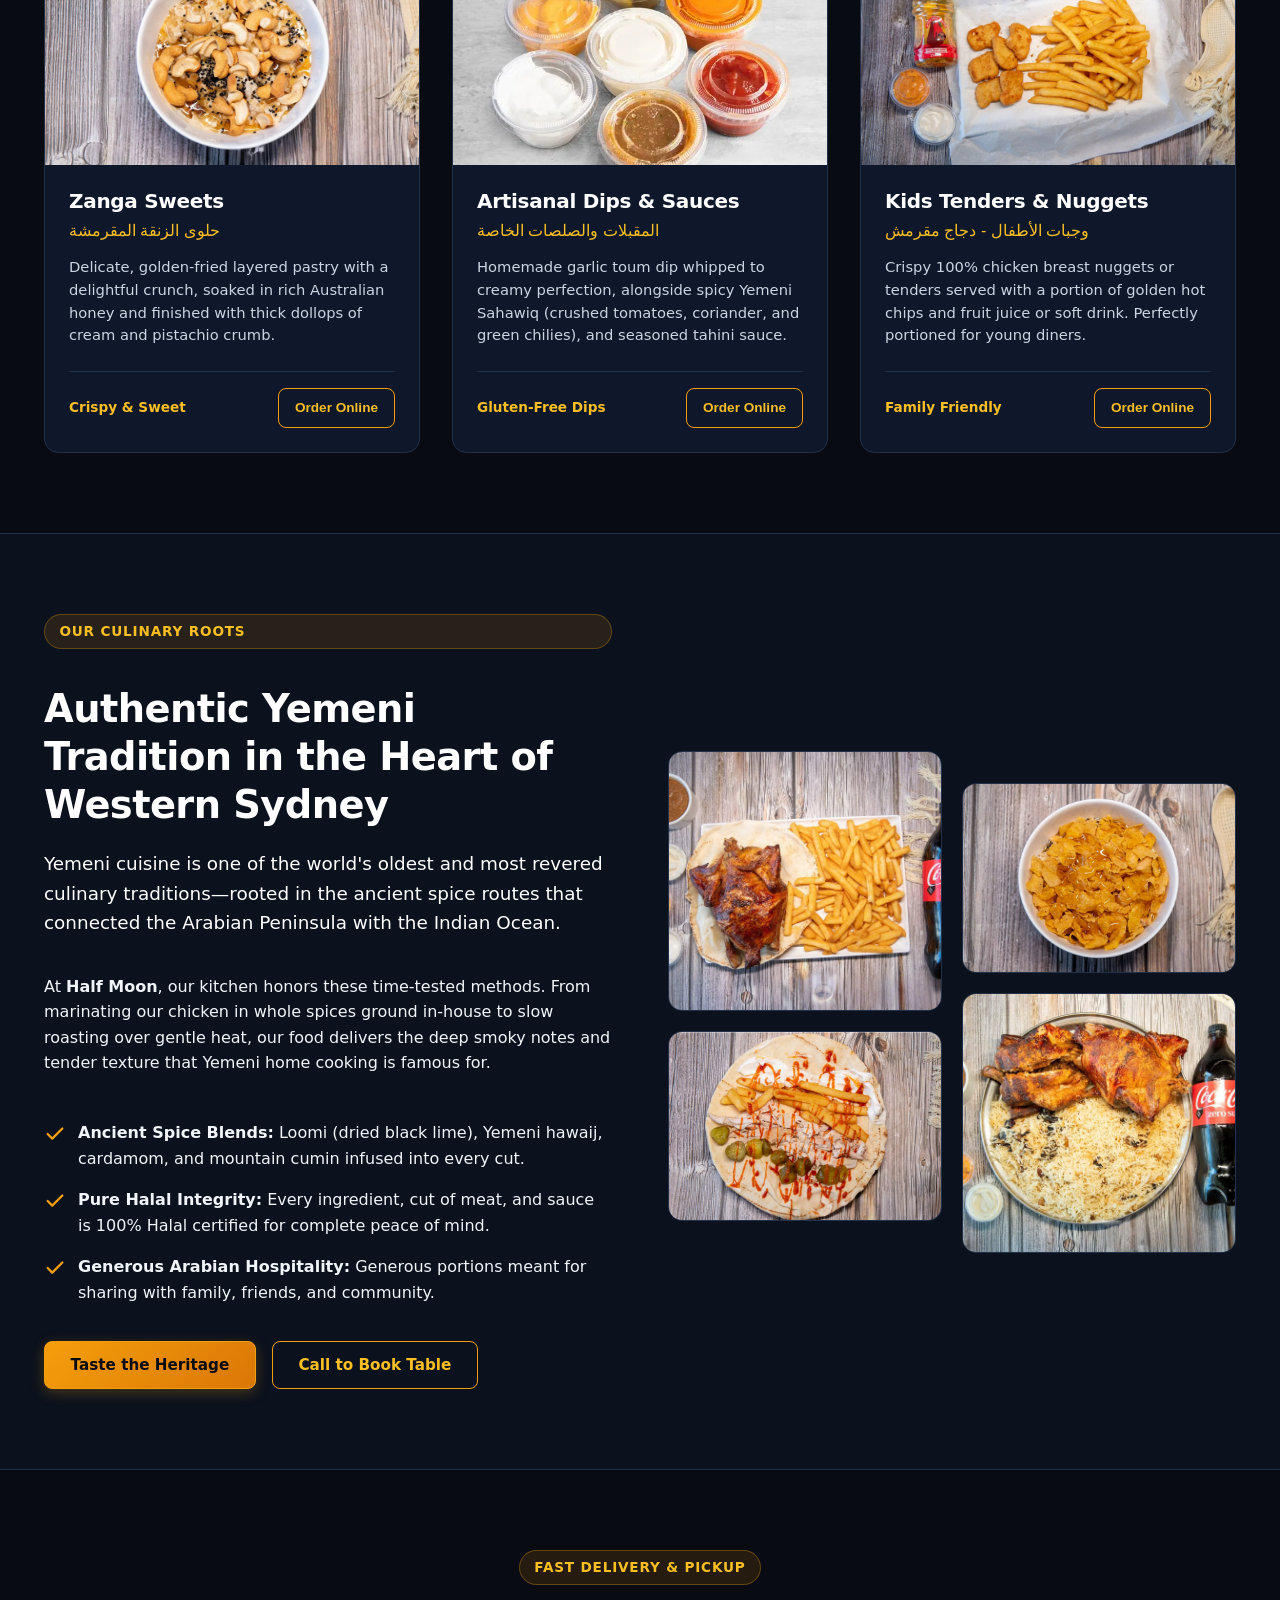
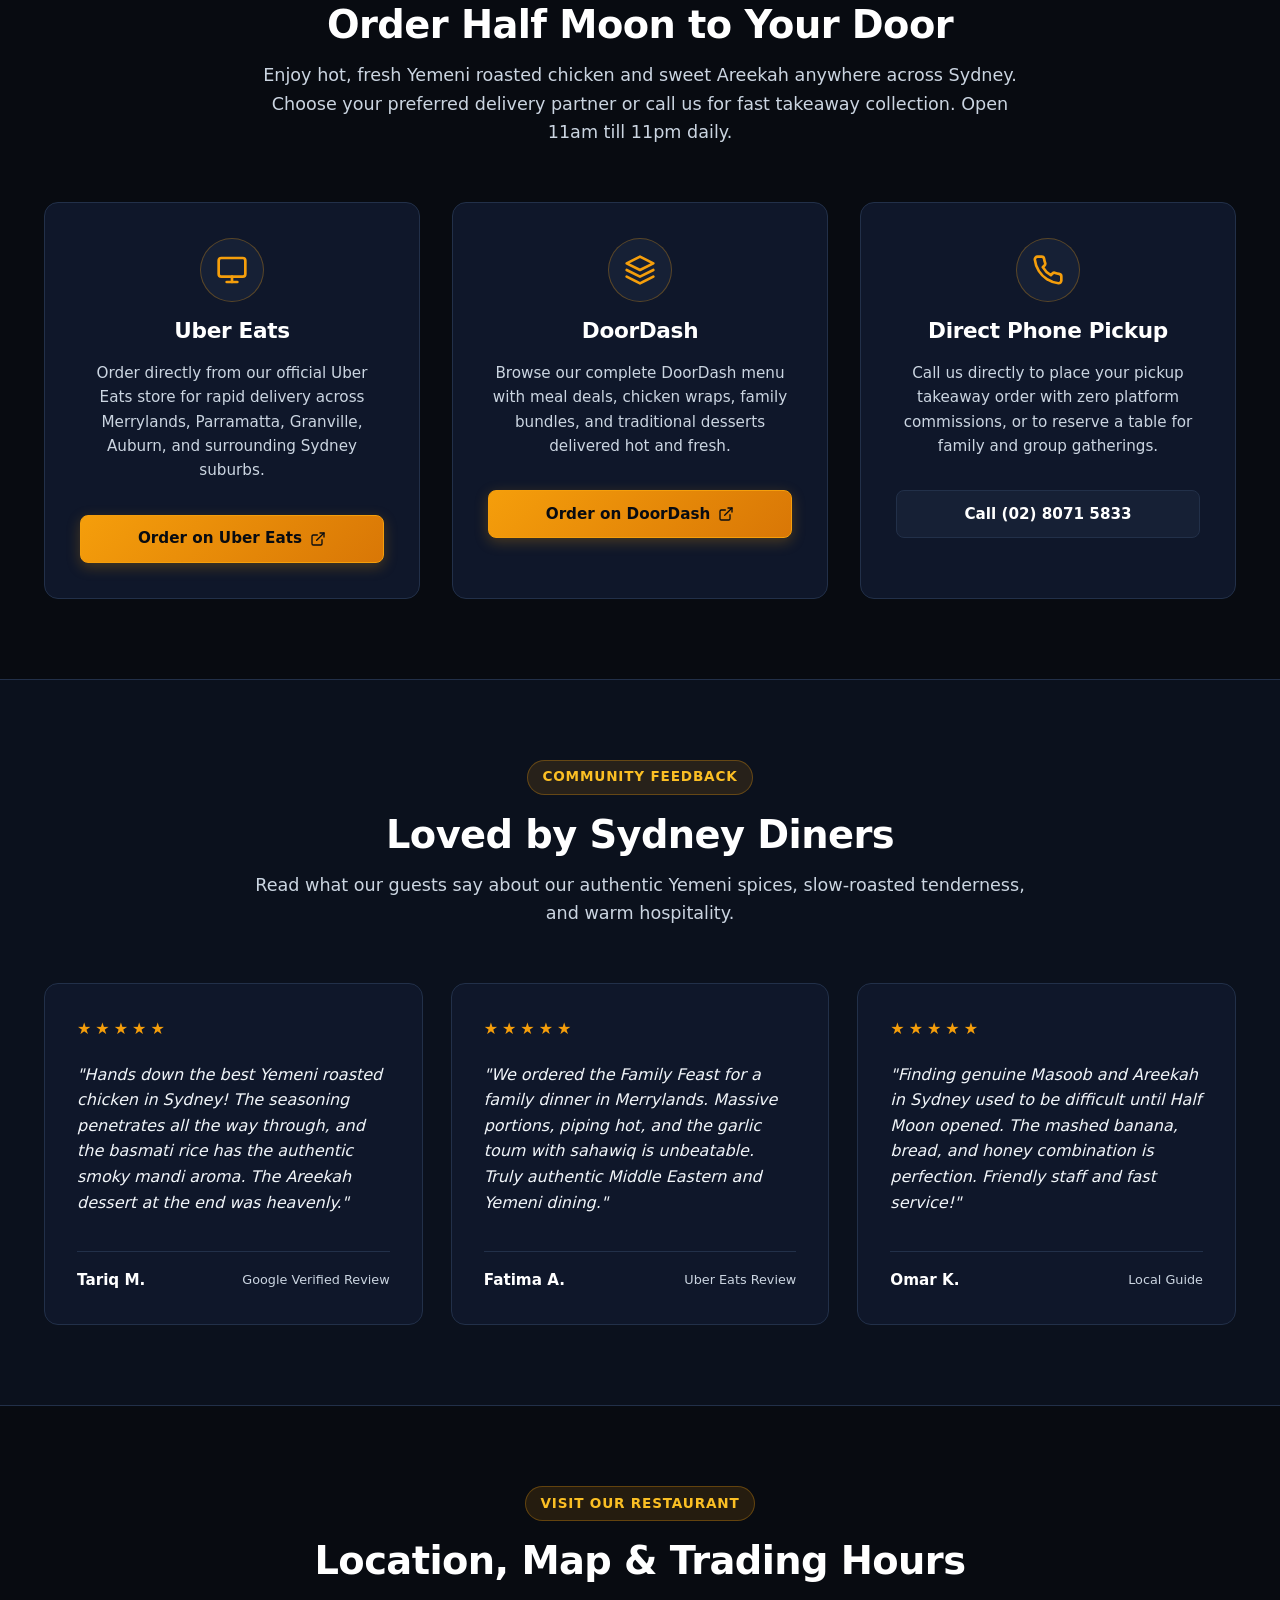
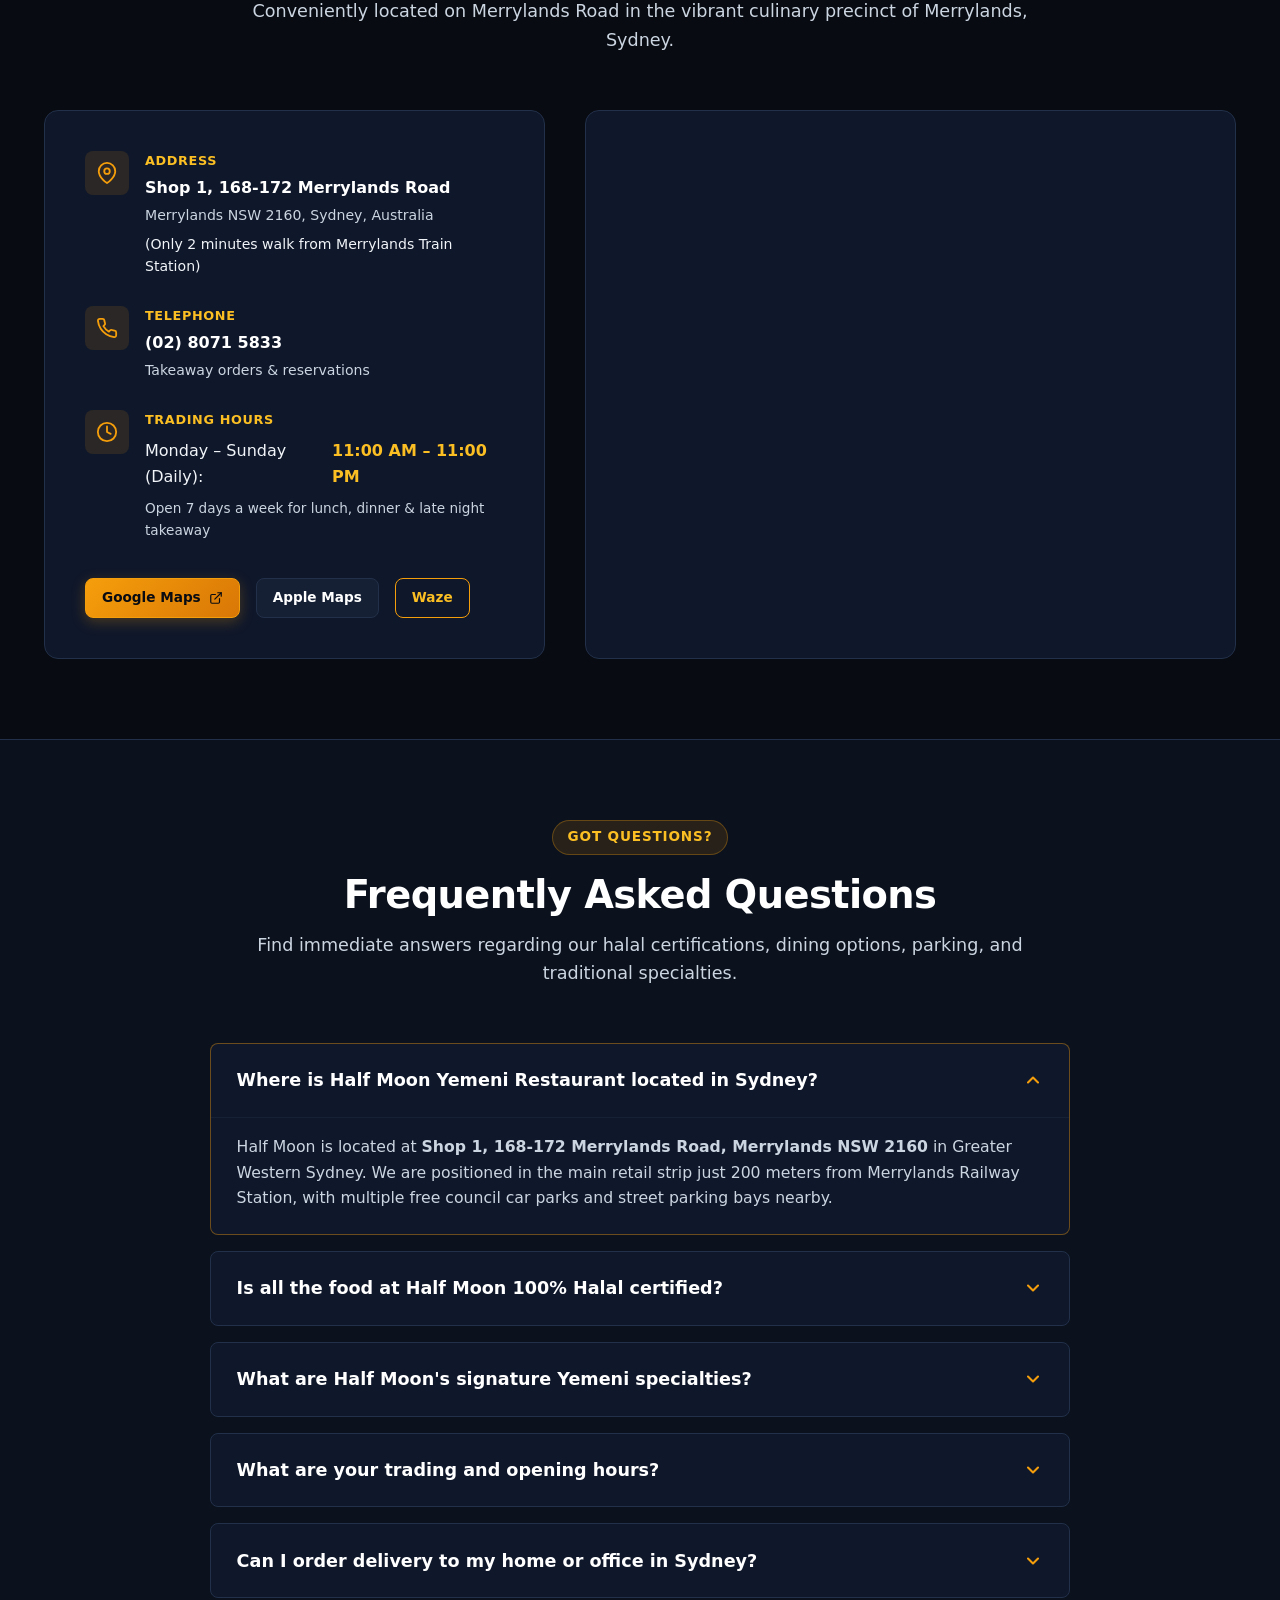
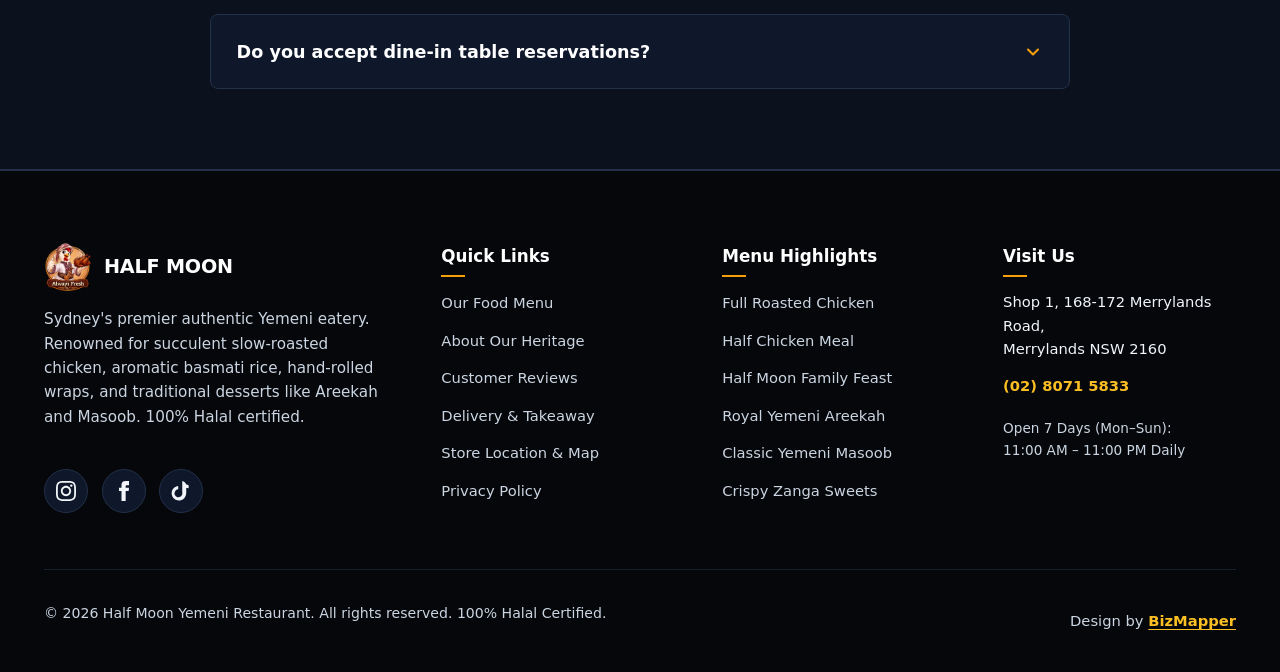
==== commit 2bc31a9d: "Remove Specialties link from desktop and mobile navbars" ====
--- a/index.html
+++ b/index.html
@@ -319,7 +319,6 @@
       <nav class="nav-desktop" aria-label="Main Navigation">
         <a href="#menu" class="nav-link">Menu</a>
         <a href="#about" class="nav-link">Story</a>
-        <a href="#specialties" class="nav-link">Specialties</a>
         <a href="#reviews" class="nav-link">Reviews</a>
         <a href="#location" class="nav-link">Location</a>
         <a href="#faq" class="nav-link">FAQ</a>
@@ -366,7 +365,6 @@
       <ul class="mobile-nav-links">
         <li><a href="#menu" class="mobile-nav-link">Menu</a></li>
         <li><a href="#about" class="mobile-nav-link">Story</a></li>
-        <li><a href="#specialties" class="mobile-nav-link">Specialties</a></li>
         <li><a href="#reviews" class="mobile-nav-link">Reviews</a></li>
         <li><a href="#location" class="mobile-nav-link">Location</a></li>
         <li><a href="#faq" class="mobile-nav-link">FAQ</a></li>
@@ -1301,7 +1299,7 @@
           <ul class="footer-nav-list">
             <li><a href="#menu" class="footer-nav-link">Our Food Menu</a></li>
             <li><a href="#about" class="footer-nav-link">About Our Heritage</a></li>
-            <li><a href="#specialties" class="footer-nav-link">Signature Dishes</a></li>
+            <li><a href="#reviews" class="footer-nav-link">Customer Reviews</a></li>
             <li><a href="#order" class="footer-nav-link">Delivery &amp; Takeaway</a></li>
             <li><a href="#location" class="footer-nav-link">Store Location &amp; Map</a></li>
             <li><a href="/privacy-policy.html" class="footer-nav-link">Privacy Policy</a></li>
